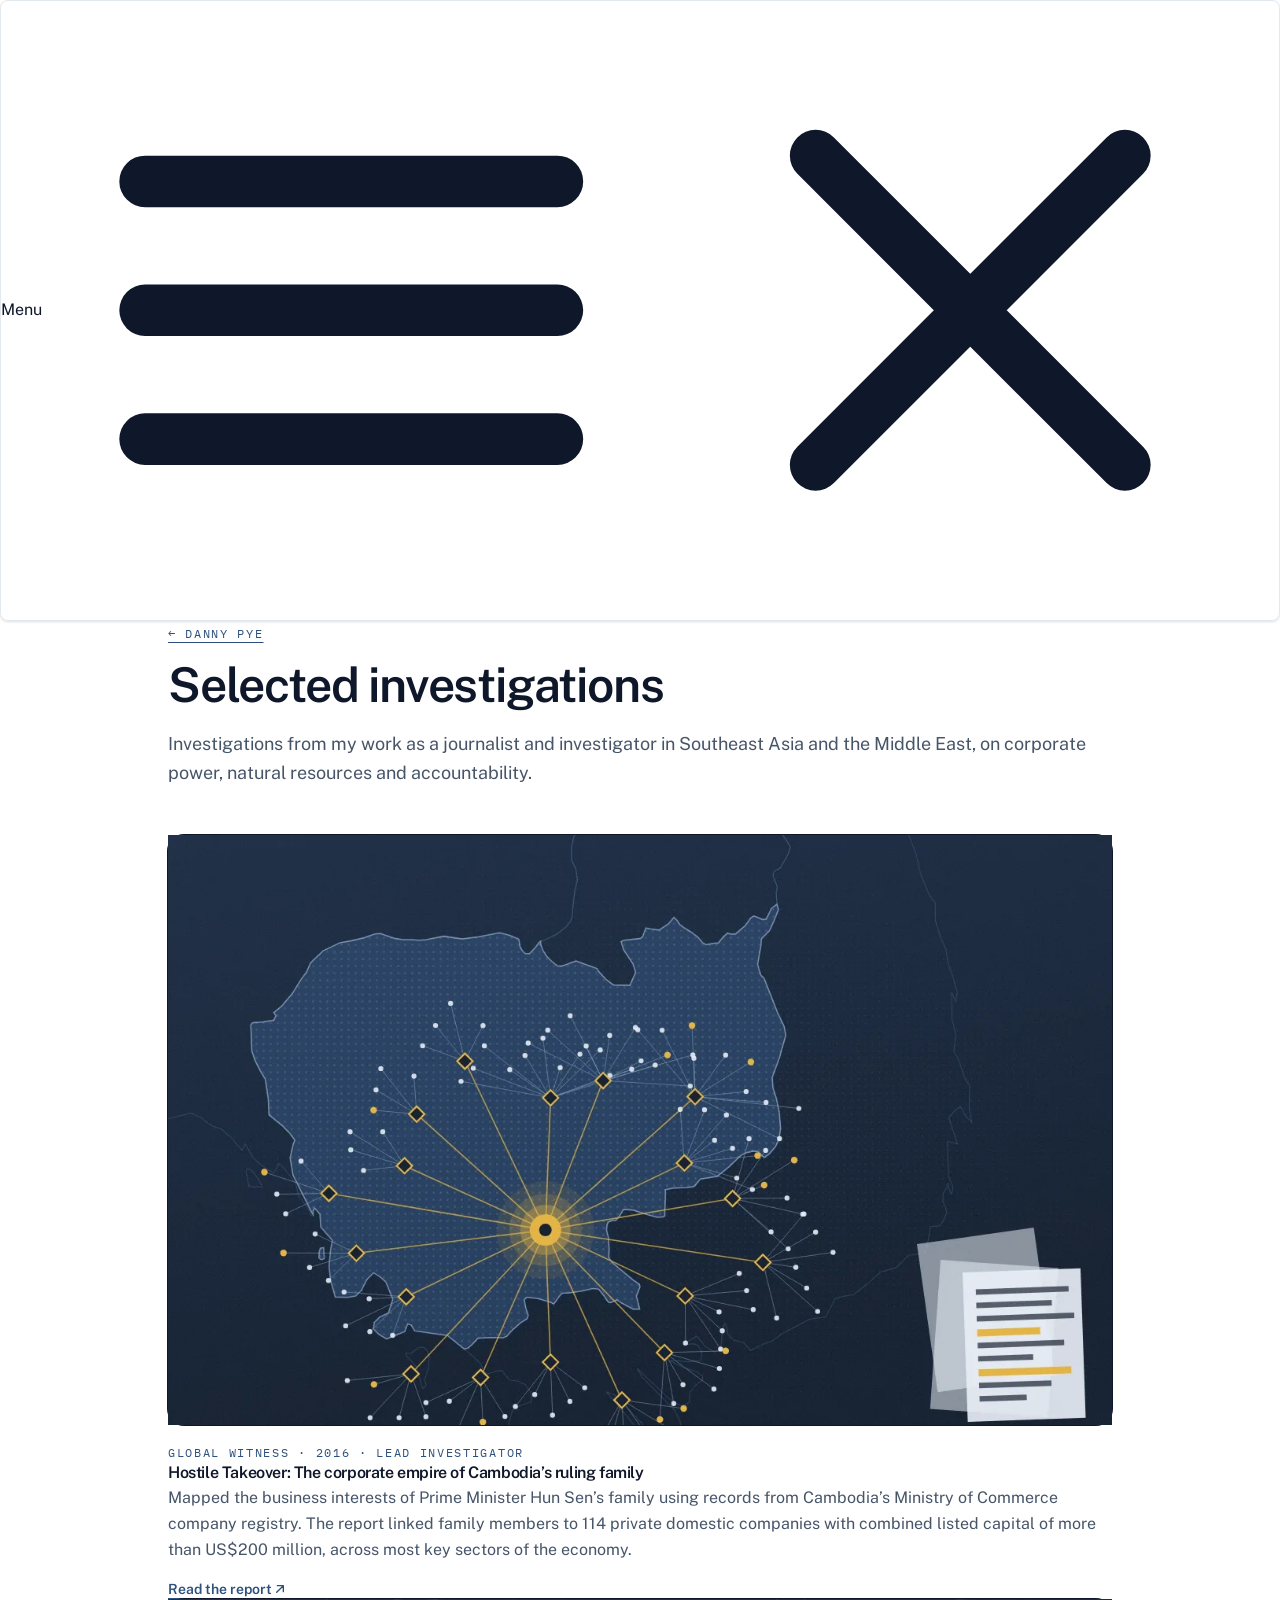
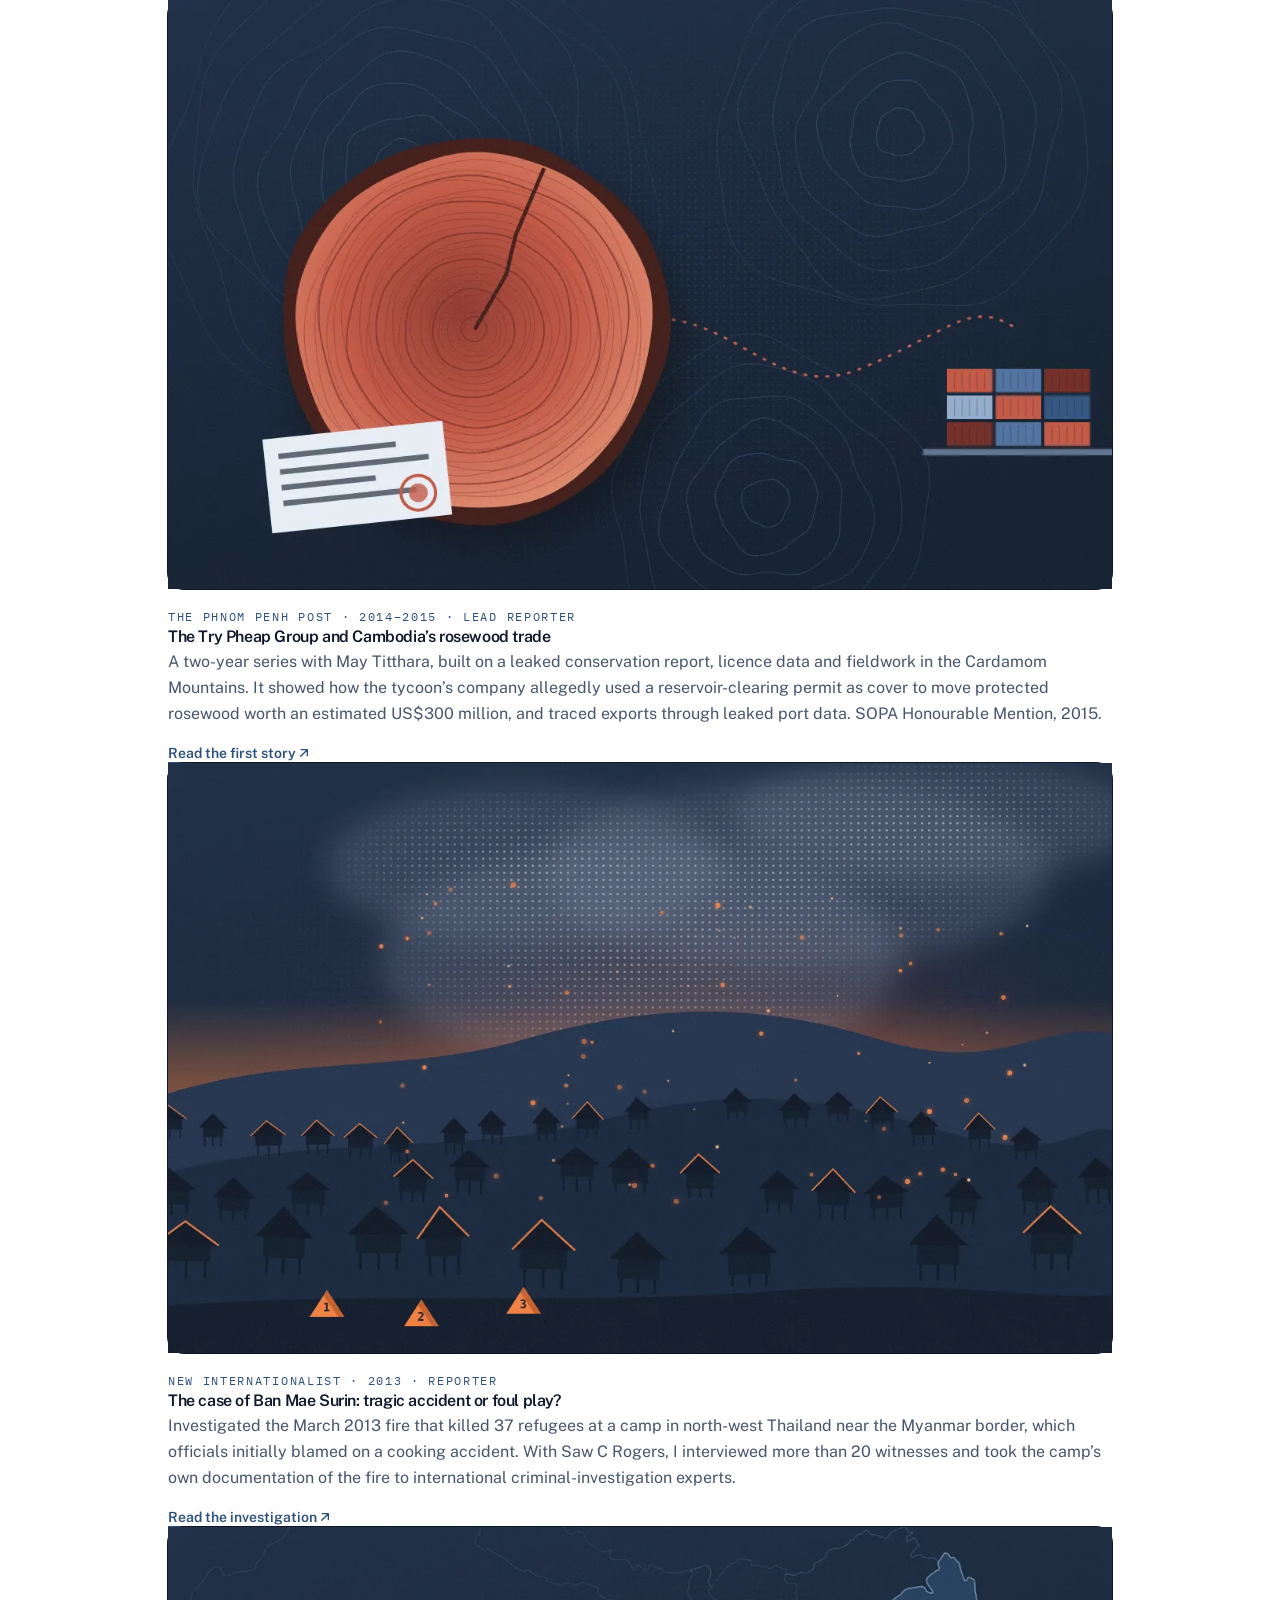
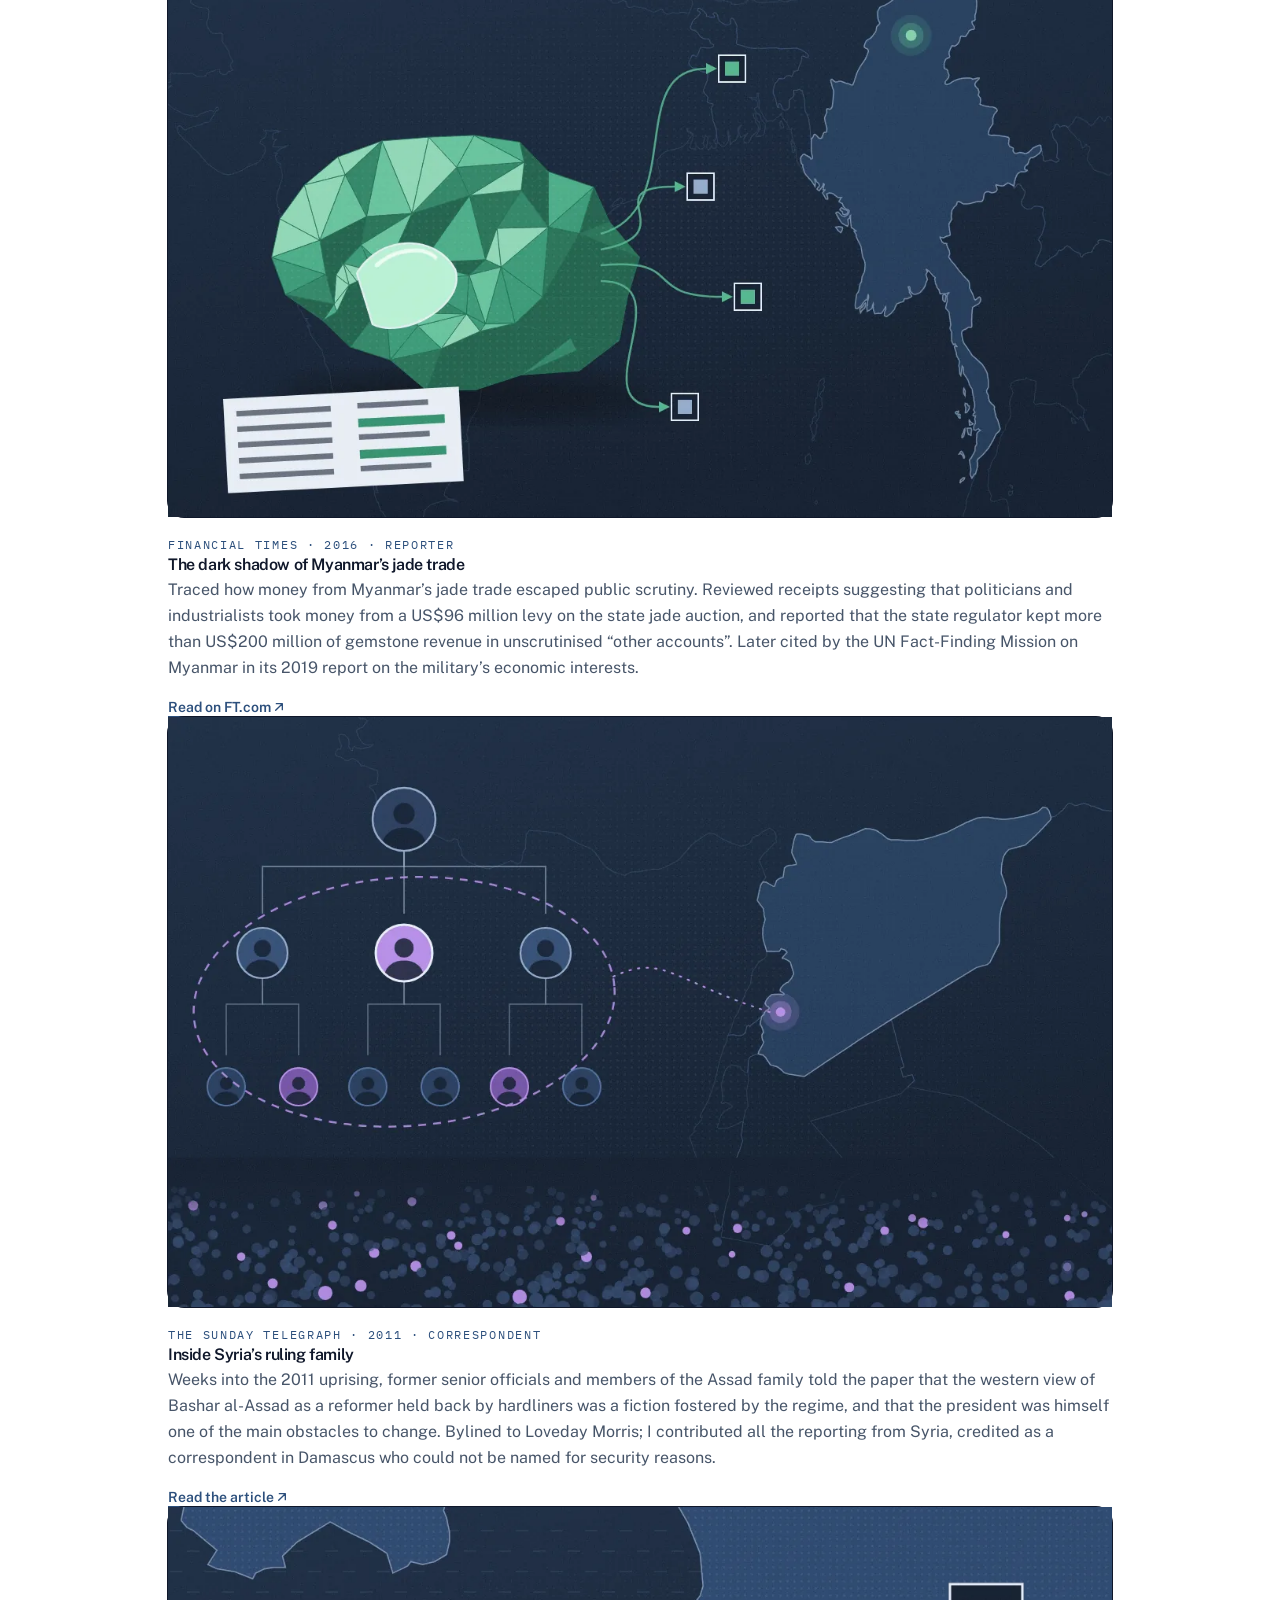
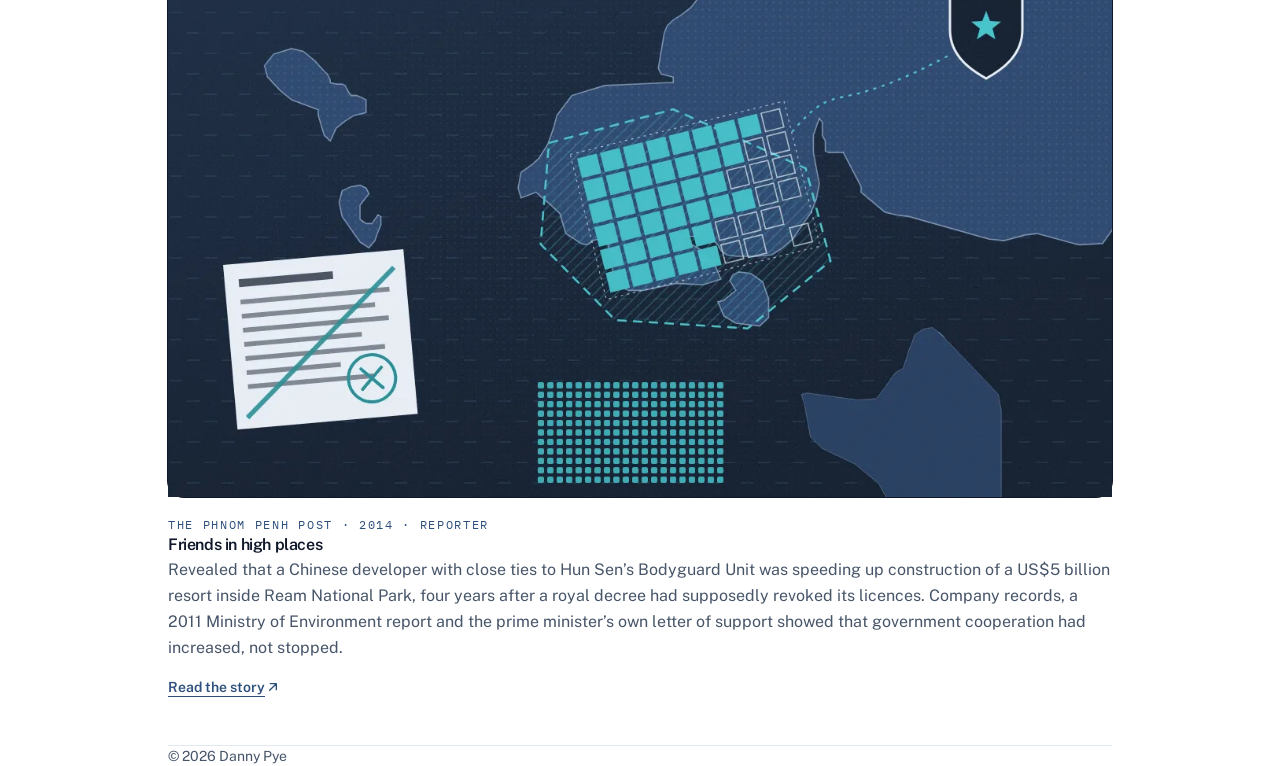
==== investigations.html @ d0b696b9 "Shorten article title in investigations.html" ====
<!DOCTYPE html>
<html lang="en-GB">
<head>
  <meta charset="utf-8">
  <meta name="viewport" content="width=device-width, initial-scale=1">
  <title>Selected investigations · Danny Pye</title>
  <meta name="description" content="Selected investigations by Danny Pye on corporate power, natural resources and accountability in Southeast Asia and the Middle East, for Global Witness, the Financial Times, the Phnom Penh Post, New Internationalist and The Sunday Telegraph.">

  <link rel="canonical" href="https://danny-pye.com/investigations.html">

  <!-- Link previews: what appears when the site is shared on LinkedIn, WhatsApp, email, Bluesky, X -->
  <meta property="og:type" content="article">
  <meta property="og:url" content="https://danny-pye.com/investigations.html">
  <meta property="og:site_name" content="Danny Pye">
  <meta property="og:locale" content="en_GB">
  <meta property="og:title" content="Selected investigations · Danny Pye">
  <meta property="og:description" content="Selected investigations by Danny Pye on corporate power, natural resources and accountability in Southeast Asia and the Middle East, for Global Witness, the Financial Times, the Phnom Penh Post, New Internationalist and The Sunday Telegraph.">
  <meta property="og:image" content="https://danny-pye.com/assets/og-image.jpg">
  <meta property="og:image:width" content="1200">
  <meta property="og:image:height" content="630">
  <meta property="og:image:alt" content="Danny Pye, PhD Researcher, Social Policy, Ulster University">
  <meta name="twitter:card" content="summary_large_image">

  <!-- Browser-tab and home-screen icons -->
  <link rel="icon" href="favicon.ico" sizes="32x32">
  <link rel="icon" href="assets/favicon.svg" type="image/svg+xml">
  <link rel="apple-touch-icon" href="apple-touch-icon.png">

  <!-- Fonts -->
  <link rel="preconnect" href="https://fonts.googleapis.com">
  <link rel="preconnect" href="https://fonts.gstatic.com" crossorigin>
  <link rel="stylesheet" href="https://fonts.googleapis.com/css2?family=IBM+Plex+Mono:wght@500&family=Public+Sans:wght@400;500;600;700&display=swap">

  <!-- Compiled Tailwind (built automatically by GitHub from src/input.css) -->
  <link rel="stylesheet" href="assets/site.css">
</head>

<body class="bg-white font-sans text-ink antialiased">
  <!-- ===== Menu (no JavaScript: uses the built-in <details> element) =====
       To add a page: copy one <a> line below, in BOTH index.html and investigations.html. -->
  <nav aria-label="Site" class="fixed top-4 right-4 z-30 sm:top-6 sm:right-6">
    <details class="group relative">
      <summary class="flex size-11 cursor-pointer list-none items-center justify-center rounded-lg border border-line bg-white/90 text-ink shadow-sm backdrop-blur transition-colors hover:bg-slate-50 focus-visible:outline-2 focus-visible:outline-offset-2 focus-visible:outline-accent [&::-webkit-details-marker]:hidden">
        <span class="sr-only">Menu</span>
        <svg aria-hidden="true" class="size-5 group-open:hidden" viewBox="0 0 24 24" fill="none" stroke="currentColor" stroke-width="2" stroke-linecap="round"><path d="M4 7h16M4 12h16M4 17h16"/></svg>
        <svg aria-hidden="true" class="hidden size-5 group-open:block" viewBox="0 0 24 24" fill="none" stroke="currentColor" stroke-width="2" stroke-linecap="round"><path d="M6 6l12 12M18 6 6 18"/></svg>
      </summary>
      <div class="absolute right-0 mt-2 w-64 rounded-xl border border-line bg-white p-2 shadow-xl shadow-slate-900/10">
        <a href="./" class="block rounded-lg px-3 py-2 text-sm font-medium text-ink hover:bg-slate-50 focus-visible:outline-2 focus-visible:outline-accent">Home</a>
        <a href="investigations.html" aria-current="page" class="block rounded-lg px-3 py-2 text-sm font-medium bg-slate-100 text-ink focus-visible:outline-2 focus-visible:outline-accent">Selected investigations</a>
      </div>
    </details>
  </nav>

  <main class="mx-auto max-w-5xl px-6 sm:px-10">

    <header class="pt-16 pb-4 sm:pt-20">
      <a href="./" class="font-mono text-xs uppercase tracking-[0.14em] text-accent underline decoration-transparent underline-offset-4 hover:decoration-accent">← Danny Pye</a>
      <h1 class="mt-4 text-4xl font-semibold tracking-tight text-balance sm:text-5xl">Selected investigations</h1>
      <p class="mt-5 max-w-2xl text-lg leading-relaxed text-muted">
        Investigations from my work as a journalist and investigator in Southeast Asia and the Middle East,
        on corporate power, natural resources and accountability.
      </p>
    </header>

    <!-- ===== Investigations: copy one <article> block to add another ===== -->
    <section aria-label="Investigations" class="grid gap-x-10 gap-y-16 py-12 md:grid-cols-2">
      <article class="group flex flex-col">
        <a href="https://globalwitness.org/en/reports/hostile-takeover" class="block overflow-hidden rounded-2xl ring-1 ring-line focus-visible:outline-2 focus-visible:outline-offset-4 focus-visible:outline-accent" tabindex="-1" aria-hidden="true">
          <picture>
            <source srcset="assets/investigations/hostile-takeover.webp" type="image/webp">
            <img src="assets/investigations/hostile-takeover.jpg" alt="Illustration: a network of more than a hundred company nodes radiating from a single gold centre across a map of Cambodia, beside a stack of registry documents." width="1200" height="750" loading="lazy"
                 class="aspect-[16/10] w-full object-cover motion-safe:transition-transform motion-safe:duration-300 group-hover:scale-[1.02]">
          </picture>
        </a>
        <p class="mt-5 font-mono text-xs uppercase tracking-[0.14em] text-accent">Global Witness · 2016 · Lead investigator</p>
        <h2 class="mt-2 text-2xl font-semibold tracking-tight text-balance">
          <a href="https://globalwitness.org/en/reports/hostile-takeover" class="hover:underline hover:decoration-line hover:underline-offset-4">Hostile Takeover: The corporate empire of Cambodia’s ruling family</a>
        </h2>
        <p class="mt-3 leading-relaxed text-muted">Mapped the business interests of Prime Minister Hun Sen’s family using records from Cambodia’s Ministry of Commerce company registry. The report linked family members to 114 private domestic companies with combined listed capital of more than US$200 million, across most key sectors of the economy.</p>
        <a href="https://globalwitness.org/en/reports/hostile-takeover" class="mt-4 inline-flex items-center gap-1.5 self-start text-sm font-semibold text-accent underline decoration-transparent underline-offset-4 hover:decoration-accent">Read the report <svg aria-hidden="true" class="size-4" viewBox="0 0 24 24" fill="none" stroke="currentColor" stroke-width="2" stroke-linecap="round" stroke-linejoin="round"><path d="M7 17 17 7M8 7h9v9"/></svg></a>
      </article>

      <article class="group flex flex-col">
        <a href="https://www.phnompenhpost.com/national/calculus-logging" class="block overflow-hidden rounded-2xl ring-1 ring-line focus-visible:outline-2 focus-visible:outline-offset-4 focus-visible:outline-accent" tabindex="-1" aria-hidden="true">
          <picture>
            <source srcset="assets/investigations/try-pheap.webp" type="image/webp">
            <img src="assets/investigations/try-pheap.jpg" alt="Illustration: the cut end of a rosewood log with a stamped permit, and a dotted route over mountain contours to stacked shipping containers." width="1200" height="750" loading="lazy"
                 class="aspect-[16/10] w-full object-cover motion-safe:transition-transform motion-safe:duration-300 group-hover:scale-[1.02]">
          </picture>
        </a>
        <p class="mt-5 font-mono text-xs uppercase tracking-[0.14em] text-accent">The Phnom Penh Post · 2014–2015 · Lead reporter</p>
        <h2 class="mt-2 text-2xl font-semibold tracking-tight text-balance">
          <a href="https://www.phnompenhpost.com/national/calculus-logging" class="hover:underline hover:decoration-line hover:underline-offset-4">The Try Pheap Group and Cambodia’s rosewood trade</a>
        </h2>
        <p class="mt-3 leading-relaxed text-muted">A two-year series with May Titthara, built on a leaked conservation report, licence data and fieldwork in the Cardamom Mountains. It showed how the tycoon’s company allegedly used a reservoir-clearing permit as cover to move protected rosewood worth an estimated US$300 million, and traced exports through leaked port data. SOPA Honourable Mention, 2015.</p>
        <a href="https://www.phnompenhpost.com/national/calculus-logging" class="mt-4 inline-flex items-center gap-1.5 self-start text-sm font-semibold text-accent underline decoration-transparent underline-offset-4 hover:decoration-accent">Read the first story <svg aria-hidden="true" class="size-4" viewBox="0 0 24 24" fill="none" stroke="currentColor" stroke-width="2" stroke-linecap="round" stroke-linejoin="round"><path d="M7 17 17 7M8 7h9v9"/></svg></a>
      </article>

      <article class="group flex flex-col">
        <a href="https://newint.org/features/web-exclusive/2013/08/14/the-case-of-ban-mae-surin" class="block overflow-hidden rounded-2xl ring-1 ring-line focus-visible:outline-2 focus-visible:outline-offset-4 focus-visible:outline-accent" tabindex="-1" aria-hidden="true">
          <picture>
            <source srcset="assets/investigations/ban-mae-surin.webp" type="image/webp">
            <img src="assets/investigations/ban-mae-surin.jpg" alt="Illustration: rows of bamboo huts on stilts across a hillside under drifting smoke and an orange glow, with numbered evidence markers in the foreground." width="1200" height="750" loading="lazy"
                 class="aspect-[16/10] w-full object-cover motion-safe:transition-transform motion-safe:duration-300 group-hover:scale-[1.02]">
          </picture>
        </a>
        <p class="mt-5 font-mono text-xs uppercase tracking-[0.14em] text-accent">New Internationalist · 2013 · Reporter</p>
        <h2 class="mt-2 text-2xl font-semibold tracking-tight text-balance">
          <a href="https://newint.org/features/web-exclusive/2013/08/14/the-case-of-ban-mae-surin" class="hover:underline hover:decoration-line hover:underline-offset-4">The case of Ban Mae Surin: tragic accident or foul play?</a>
        </h2>
        <p class="mt-3 leading-relaxed text-muted">Investigated the March 2013 fire that killed 37 refugees at a camp in north-west Thailand near the Myanmar border, which officials initially blamed on a cooking accident. With Saw C Rogers, I interviewed more than 20 witnesses and took the camp’s own documentation of the fire to international criminal-investigation experts.</p>
        <a href="https://newint.org/features/web-exclusive/2013/08/14/the-case-of-ban-mae-surin" class="mt-4 inline-flex items-center gap-1.5 self-start text-sm font-semibold text-accent underline decoration-transparent underline-offset-4 hover:decoration-accent">Read the investigation <svg aria-hidden="true" class="size-4" viewBox="0 0 24 24" fill="none" stroke="currentColor" stroke-width="2" stroke-linecap="round" stroke-linejoin="round"><path d="M7 17 17 7M8 7h9v9"/></svg></a>
      </article>

      <article class="group flex flex-col">
        <a href="https://www.ft.com/content/cf46e086-6909-11e6-a0b1-d87a9fea034f" class="block overflow-hidden rounded-2xl ring-1 ring-line focus-visible:outline-2 focus-visible:outline-offset-4 focus-visible:outline-accent" tabindex="-1" aria-hidden="true">
          <picture>
            <source srcset="assets/investigations/myanmar-jade.webp" type="image/webp">
            <img src="assets/investigations/myanmar-jade.jpg" alt="Illustration: a faceted rough jade boulder with a polished window, money flows to company nodes, a transaction ledger, and a map of Myanmar marking the Hpakant mines." width="1200" height="750" loading="lazy"
                 class="aspect-[16/10] w-full object-cover motion-safe:transition-transform motion-safe:duration-300 group-hover:scale-[1.02]">
          </picture>
        </a>
        <p class="mt-5 font-mono text-xs uppercase tracking-[0.14em] text-accent">Financial Times · 2016 · Reporter</p>
        <h2 class="mt-2 text-2xl font-semibold tracking-tight text-balance">
          <a href="https://www.ft.com/content/cf46e086-6909-11e6-a0b1-d87a9fea034f" class="hover:underline hover:decoration-line hover:underline-offset-4">The dark shadow of Myanmar’s jade trade</a>
        </h2>
        <p class="mt-3 leading-relaxed text-muted">Traced how money from Myanmar’s jade trade escaped public scrutiny. Reviewed receipts suggesting that politicians and industrialists took money from a US$96 million levy on the state jade auction, and reported that the state regulator kept more than US$200 million of gemstone revenue in unscrutinised “other accounts”. Later cited by the UN Fact-Finding Mission on Myanmar in its 2019 report on the military’s economic interests.</p>
        <a href="https://www.ft.com/content/cf46e086-6909-11e6-a0b1-d87a9fea034f" class="mt-4 inline-flex items-center gap-1.5 self-start text-sm font-semibold text-accent underline decoration-transparent underline-offset-4 hover:decoration-accent">Read on FT.com <svg aria-hidden="true" class="size-4" viewBox="0 0 24 24" fill="none" stroke="currentColor" stroke-width="2" stroke-linecap="round" stroke-linejoin="round"><path d="M7 17 17 7M8 7h9v9"/></svg></a>
      </article>

      <article class="group flex flex-col">
        <a href="https://www.telegraph.co.uk/news/worldnews/middleeast/syria/8423649/Middle-East-crisis-Inside-Syrias-ruling-family.html" class="block overflow-hidden rounded-2xl ring-1 ring-line focus-visible:outline-2 focus-visible:outline-offset-4 focus-visible:outline-accent" tabindex="-1" aria-hidden="true">
          <picture>
            <source srcset="assets/investigations/syria-ruling-family.webp" type="image/webp">
            <img src="assets/investigations/syria-ruling-family.jpg" alt="Illustration: an anonymous family-tree diagram with a highlighted central figure inside a dashed inner circle, linked to Damascus on a map of Syria, above a crowd drawn as dots." width="1200" height="750" loading="lazy"
                 class="aspect-[16/10] w-full object-cover motion-safe:transition-transform motion-safe:duration-300 group-hover:scale-[1.02]">
          </picture>
        </a>
        <p class="mt-5 font-mono text-xs uppercase tracking-[0.14em] text-accent">The Sunday Telegraph · 2011 · Correspondent</p>
        <h2 class="mt-2 text-2xl font-semibold tracking-tight text-balance">
          <a href="https://www.telegraph.co.uk/news/worldnews/middleeast/syria/8423649/Middle-East-crisis-Inside-Syrias-ruling-family.html" class="hover:underline hover:decoration-line hover:underline-offset-4">Inside Syria’s ruling family</a>
        </h2>
        <p class="mt-3 leading-relaxed text-muted">Weeks into the 2011 uprising, former senior officials and members of the Assad family told the paper that the western view of Bashar al-Assad as a reformer held back by hardliners was a fiction fostered by the regime, and that the president was himself one of the main obstacles to change. Bylined to Loveday Morris; I contributed all the reporting from Syria, credited as a correspondent in Damascus who could not be named for security reasons.</p>
        <a href="https://www.telegraph.co.uk/news/worldnews/middleeast/syria/8423649/Middle-East-crisis-Inside-Syrias-ruling-family.html" class="mt-4 inline-flex items-center gap-1.5 self-start text-sm font-semibold text-accent underline decoration-transparent underline-offset-4 hover:decoration-accent">Read the article <svg aria-hidden="true" class="size-4" viewBox="0 0 24 24" fill="none" stroke="currentColor" stroke-width="2" stroke-linecap="round" stroke-linejoin="round"><path d="M7 17 17 7M8 7h9v9"/></svg></a>
      </article>

      <article class="group flex flex-col">
        <a href="https://phnompenhpost.com/national/friends-high-places/" class="block overflow-hidden rounded-2xl ring-1 ring-line focus-visible:outline-2 focus-visible:outline-offset-4 focus-visible:outline-accent" tabindex="-1" aria-hidden="true">
          <picture>
            <source srcset="assets/investigations/friends-high-places.webp" type="image/webp">
            <img src="assets/investigations/friends-high-places.jpg" alt="Illustration: a grid of resort plots spreading across a hatched protected area on the Cambodian coast, a struck-through decree, a shield-and-star military seal, and 220 small marks for the motorbikes donated to the unit." width="1200" height="750" loading="lazy"
                 class="aspect-[16/10] w-full object-cover motion-safe:transition-transform motion-safe:duration-300 group-hover:scale-[1.02]">
          </picture>
        </a>
        <p class="mt-5 font-mono text-xs uppercase tracking-[0.14em] text-accent">The Phnom Penh Post · 2014 · Reporter</p>
        <h2 class="mt-2 text-2xl font-semibold tracking-tight text-balance">
          <a href="https://phnompenhpost.com/national/friends-high-places/" class="hover:underline hover:decoration-line hover:underline-offset-4">Friends in high places</a>
        </h2>
        <p class="mt-3 leading-relaxed text-muted">Revealed that a Chinese developer with close ties to Hun Sen’s Bodyguard Unit was speeding up construction of a US$5 billion resort inside Ream National Park, four years after a royal decree had supposedly revoked its licences. Company records, a 2011 Ministry of Environment report and the prime minister’s own letter of support showed that government cooperation had increased, not stopped.</p>
        <a href="https://phnompenhpost.com/national/friends-high-places/" class="mt-4 inline-flex items-center gap-1.5 self-start text-sm font-semibold text-accent underline decoration-transparent underline-offset-4 hover:decoration-accent">Read the story <svg aria-hidden="true" class="size-4" viewBox="0 0 24 24" fill="none" stroke="currentColor" stroke-width="2" stroke-linecap="round" stroke-linejoin="round"><path d="M7 17 17 7M8 7h9v9"/></svg></a>
      </article>
    </section>

    <footer class="border-t border-line py-8 text-sm text-muted">
      © 2026 Danny Pye
    </footer>

  </main>
</body>
</html>
---- assets/site.css ----
/*! tailwindcss v4.3.4 | MIT License | https://tailwindcss.com */
@layer properties{@supports (((-webkit-hyphens:none)) and (not (margin-trim:block))) or ((-moz-orient:inline) and (not (color:rgb(from red r g b)))){*,:before,:after,::backdrop{--tw-translate-x:0;--tw-translate-y:0;--tw-translate-z:0;--tw-border-style:solid;--tw-leading:initial;--tw-font-weight:initial;--tw-tracking:initial;--tw-shadow:0 0 #0000;--tw-shadow-color:initial;--tw-shadow-alpha:100%;--tw-inset-shadow:0 0 #0000;--tw-inset-shadow-color:initial;--tw-inset-shadow-alpha:100%;--tw-ring-color:initial;--tw-ring-shadow:0 0 #0000;--tw-inset-ring-color:initial;--tw-inset-ring-shadow:0 0 #0000;--tw-ring-inset:initial;--tw-ring-offset-width:0px;--tw-ring-offset-color:#fff;--tw-ring-offset-shadow:0 0 #0000;--tw-outline-style:solid}}}@layer theme{:root,:host{--font-sans:"Public Sans", ui-sans-serif, system-ui, "Segoe UI", sans-serif;--font-mono:"IBM Plex Mono", ui-monospace, "Cascadia Mono", Consolas, monospace;--color-slate-50:oklch(98.4% .003 247.858);--color-slate-300:oklch(86.9% .022 252.894);--color-slate-900:oklch(20.8% .042 265.755);--color-white:#fff;--spacing:.25rem;--container-xl:36rem;--container-5xl:64rem;--text-xs:.75rem;--text-xs--line-height:calc(1 / .75);--text-sm:.875rem;--text-sm--line-height:calc(1.25 / .875);--text-lg:1.125rem;--text-lg--line-height:calc(1.75 / 1.125);--text-4xl:2.25rem;--text-4xl--line-height:calc(2.5 / 2.25);--text-5xl:3rem;--text-5xl--line-height:1;--font-weight-normal:400;--font-weight-medium:500;--font-weight-semibold:600;--tracking-tight:-.025em;--leading-snug:1.375;--leading-relaxed:1.625;--radius-lg:.5rem;--radius-2xl:1rem;--default-transition-duration:.15s;--default-transition-timing-function:cubic-bezier(.4, 0, .2, 1);--default-font-family:var(--font-sans);--default-mono-font-family:var(--font-mono);--color-ink:#0f172a;--color-muted:#475569;--color-line:#e2e8f0;--color-accent:#2c4f7c;--color-accent-dark:#213c60;--color-accent-soft:#e8eef6}}@layer base{*,:after,:before,::backdrop{box-sizing:border-box;border:0 solid;margin:0;padding:0}::file-selector-button{box-sizing:border-box;border:0 solid;margin:0;padding:0}html,:host{-webkit-text-size-adjust:100%;tab-size:4;line-height:1.5;font-family:var(--default-font-family,-apple-system, BlinkMacSystemFont, "Segoe UI", Roboto, "Helvetica Neue", "Noto Sans", Arial, sans-serif, "Apple Color Emoji", "Segoe UI Emoji", "Segoe UI Symbol", "Noto Color Emoji");font-feature-settings:var(--default-font-feature-settings,normal);font-variation-settings:var(--default-font-variation-settings,normal);-webkit-tap-highlight-color:transparent}hr{height:0;color:inherit;border-top-width:1px}abbr:where([title]){-webkit-text-decoration:underline dotted;text-decoration:underline dotted}h1,h2,h3,h4,h5,h6{font-size:inherit;font-weight:inherit}a{color:inherit;-webkit-text-decoration:inherit;-webkit-text-decoration:inherit;-webkit-text-decoration:inherit;text-decoration:inherit}b,strong{font-weight:bolder}code,kbd,samp,pre{font-family:var(--default-mono-font-family,ui-monospace, SFMono-Regular, Menlo, Monaco, Consolas, "Liberation Mono", "Courier New", monospace);font-feature-settings:var(--default-mono-font-feature-settings,normal);font-variation-settings:var(--default-mono-font-variation-settings,normal);font-size:1em}small{font-size:80%}sub,sup{vertical-align:baseline;font-size:75%;line-height:0;position:relative}sub{bottom:-.25em}sup{top:-.5em}table{text-indent:0;border-color:inherit;border-collapse:collapse}:-moz-focusring:where(:not(iframe)){outline:auto}progress{vertical-align:baseline}summary{display:list-item}ol,ul,menu{list-style:none}img,svg,video,canvas,audio,iframe,embed,object{vertical-align:middle;display:block}img,video{max-width:100%;height:auto}button,input,select,optgroup,textarea{font:inherit;font-feature-settings:inherit;font-variation-settings:inherit;letter-spacing:inherit;color:inherit;opacity:1;background-color:#0000;border-radius:0}::file-selector-button{font:inherit;font-feature-settings:inherit;font-variation-settings:inherit;letter-spacing:inherit;color:inherit;opacity:1;background-color:#0000;border-radius:0}:where(select:is([multiple],[size])) optgroup{font-weight:bolder}:where(select:is([multiple],[size])) optgroup option{padding-inline-start:20px}::file-selector-button{margin-inline-end:4px}::placeholder{opacity:1}@supports (not ((-webkit-appearance:-apple-pay-button))) or (contain-intrinsic-size:1px){::placeholder{color:currentColor}@supports (color:color-mix(in lab, red, red)){::placeholder{color:color-mix(in oklab, currentcolor 50%, transparent)}}}textarea{resize:vertical}::-webkit-search-decoration{-webkit-appearance:none}::-webkit-date-and-time-value{min-height:1lh;text-align:inherit}::-webkit-datetime-edit{display:inline-flex}::-webkit-datetime-edit-fields-wrapper{padding:0}::-webkit-datetime-edit{padding-block:0}::-webkit-datetime-edit-year-field{padding-block:0}::-webkit-datetime-edit-month-field{padding-block:0}::-webkit-datetime-edit-day-field{padding-block:0}::-webkit-datetime-edit-hour-field{padding-block:0}::-webkit-datetime-edit-minute-field{padding-block:0}::-webkit-datetime-edit-second-field{padding-block:0}::-webkit-datetime-edit-millisecond-field{padding-block:0}::-webkit-datetime-edit-meridiem-field{padding-block:0}::-webkit-calendar-picker-indicator{line-height:1}:-moz-ui-invalid{box-shadow:none}button,input:where([type=button],[type=reset],[type=submit]){appearance:button}::file-selector-button{appearance:button}::-webkit-inner-spin-button{height:auto}::-webkit-outer-spin-button{height:auto}[hidden]:where(:not([hidden=until-found])){display:none!important}}@layer components;@layer utilities{.absolute{position:absolute}.relative{position:relative}.inset-0{inset:0}.order-1{order:1}.order-2{order:2}.mx-auto{margin-inline:auto}.mt-1{margin-top:var(--spacing)}.mt-4{margin-top:calc(var(--spacing) * 4)}.mt-5{margin-top:calc(var(--spacing) * 5)}.mt-6{margin-top:calc(var(--spacing) * 6)}.mt-8{margin-top:calc(var(--spacing) * 8)}.block{display:block}.contents{display:contents}.flex{display:flex}.grid{display:grid}.inline-flex{display:inline-flex}.aspect-\[4\/5\]{aspect-ratio:4/5}.size-4{width:calc(var(--spacing) * 4);height:calc(var(--spacing) * 4)}.min-h-dvh{min-height:100dvh}.w-52{width:calc(var(--spacing) * 52)}.w-full{width:100%}.max-w-5xl{max-width:var(--container-5xl)}.max-w-xl{max-width:var(--container-xl)}.flex-1{flex:1}.translate-x-3{--tw-translate-x:calc(var(--spacing) * 3);translate:var(--tw-translate-x) var(--tw-translate-y)}.translate-y-3{--tw-translate-y:calc(var(--spacing) * 3);translate:var(--tw-translate-x) var(--tw-translate-y)}.flex-col{flex-direction:column}.flex-wrap{flex-wrap:wrap}.items-center{align-items:center}.gap-2{gap:calc(var(--spacing) * 2)}.gap-3{gap:calc(var(--spacing) * 3)}.gap-6{gap:calc(var(--spacing) * 6)}.gap-10{gap:calc(var(--spacing) * 10)}.gap-x-5{column-gap:calc(var(--spacing) * 5)}.gap-y-1{row-gap:var(--spacing)}.rounded{border-radius:.25rem}.rounded-2xl{border-radius:var(--radius-2xl)}.rounded-lg{border-radius:var(--radius-lg)}.border{border-style:var(--tw-border-style);border-width:1px}.border-t{border-top-style:var(--tw-border-style);border-top-width:1px}.border-line{border-color:var(--color-line)}.bg-accent{background-color:var(--color-accent)}.bg-accent-soft{background-color:var(--color-accent-soft)}.bg-white{background-color:var(--color-white)}.object-cover{object-fit:cover}.px-5{padding-inline:calc(var(--spacing) * 5)}.px-6{padding-inline:calc(var(--spacing) * 6)}.py-3{padding-block:calc(var(--spacing) * 3)}.py-12{padding-block:calc(var(--spacing) * 12)}.pt-8{padding-top:calc(var(--spacing) * 8)}.pb-6{padding-bottom:calc(var(--spacing) * 6)}.pb-8{padding-bottom:calc(var(--spacing) * 8)}.font-mono{font-family:var(--font-mono)}.font-sans{font-family:var(--font-sans)}.text-4xl{font-size:var(--text-4xl);line-height:var(--tw-leading,var(--text-4xl--line-height))}.text-lg{font-size:var(--text-lg);line-height:var(--tw-leading,var(--text-lg--line-height))}.text-sm{font-size:var(--text-sm);line-height:var(--tw-leading,var(--text-sm--line-height))}.text-xs{font-size:var(--text-xs);line-height:var(--tw-leading,var(--text-xs--line-height))}.leading-relaxed{--tw-leading:var(--leading-relaxed);line-height:var(--leading-relaxed)}.leading-snug{--tw-leading:var(--leading-snug);line-height:var(--leading-snug)}.font-medium{--tw-font-weight:var(--font-weight-medium);font-weight:var(--font-weight-medium)}.font-normal{--tw-font-weight:var(--font-weight-normal);font-weight:var(--font-weight-normal)}.font-semibold{--tw-font-weight:var(--font-weight-semibold);font-weight:var(--font-weight-semibold)}.tracking-\[0\.14em\]{--tw-tracking:.14em;letter-spacing:.14em}.tracking-tight{--tw-tracking:var(--tracking-tight);letter-spacing:var(--tracking-tight)}.text-balance{text-wrap:balance}.text-accent{color:var(--color-accent)}.text-ink{color:var(--color-ink)}.text-muted{color:var(--color-muted)}.text-white{color:var(--color-white)}.uppercase{text-transform:uppercase}.underline{text-decoration-line:underline}.decoration-line{-webkit-text-decoration-color:var(--color-line);-webkit-text-decoration-color:var(--color-line);text-decoration-color:var(--color-line)}.underline-offset-4{text-underline-offset:4px}.antialiased{-webkit-font-smoothing:antialiased;-moz-osx-font-smoothing:grayscale}.opacity-80{opacity:.8}.shadow,.shadow-sm{--tw-shadow:0 1px 3px 0 var(--tw-shadow-color,#0000001a), 0 1px 2px -1px var(--tw-shadow-color,#0000001a);box-shadow:var(--tw-inset-shadow), var(--tw-inset-ring-shadow), var(--tw-ring-offset-shadow), var(--tw-ring-shadow), var(--tw-shadow)}.shadow-xl{--tw-shadow:0 20px 25px -5px var(--tw-shadow-color,#0000001a), 0 8px 10px -6px var(--tw-shadow-color,#0000001a);box-shadow:var(--tw-inset-shadow), var(--tw-inset-ring-shadow), var(--tw-ring-offset-shadow), var(--tw-ring-shadow), var(--tw-shadow)}.ring-1{--tw-ring-shadow:var(--tw-ring-inset, ) 0 0 0 calc(1px + var(--tw-ring-offset-width)) var(--tw-ring-color,currentcolor);box-shadow:var(--tw-inset-shadow), var(--tw-inset-ring-shadow), var(--tw-ring-offset-shadow), var(--tw-ring-shadow), var(--tw-shadow)}.shadow-slate-900\/10{--tw-shadow-color:#0f172b1a}@supports (color:color-mix(in lab, red, red)){.shadow-slate-900\/10{--tw-shadow-color:color-mix(in oklab, color-mix(in oklab, var(--color-slate-900) 10%, transparent) var(--tw-shadow-alpha), transparent)}}.ring-accent\/15{--tw-ring-color:#2c4f7c26}@supports (color:color-mix(in lab, red, red)){.ring-accent\/15{--tw-ring-color:color-mix(in oklab, var(--color-accent) 15%, transparent)}}.transition-colors{transition-property:color,background-color,border-color,outline-color,text-decoration-color,fill,stroke,--tw-gradient-from,--tw-gradient-via,--tw-gradient-to;transition-timing-function:var(--tw-ease,var(--default-transition-timing-function));transition-duration:var(--tw-duration,var(--default-transition-duration))}@media (hover:hover){.hover\:border-slate-300:hover{border-color:var(--color-slate-300)}.hover\:bg-accent-dark:hover{background-color:var(--color-accent-dark)}.hover\:bg-slate-50:hover{background-color:var(--color-slate-50)}.hover\:decoration-accent:hover{-webkit-text-decoration-color:var(--color-accent);-webkit-text-decoration-color:var(--color-accent);text-decoration-color:var(--color-accent)}}.focus-visible\:outline-2:focus-visible{outline-style:var(--tw-outline-style);outline-width:2px}.focus-visible\:outline-offset-2:focus-visible{outline-offset:2px}.focus-visible\:outline-accent:focus-visible{outline-color:var(--color-accent)}@media (min-width:40rem){.sm\:w-60{width:calc(var(--spacing) * 60)}.sm\:grid-cols-\[auto_auto_auto\]{grid-template-columns:auto auto auto}.sm\:justify-between{justify-content:space-between}.sm\:gap-x-10{column-gap:calc(var(--spacing) * 10)}.sm\:px-10{padding-inline:calc(var(--spacing) * 10)}.sm\:text-5xl{font-size:var(--text-5xl);line-height:var(--tw-leading,var(--text-5xl--line-height))}}@media (min-width:48rem){.md\:order-1{order:1}.md\:order-2{order:2}.md\:w-72{width:calc(var(--spacing) * 72)}.md\:grid-cols-\[1fr_auto\]{grid-template-columns:1fr auto}.md\:gap-20{gap:calc(var(--spacing) * 20)}.md\:py-16{padding-block:calc(var(--spacing) * 16)}}@media (max-height:760px){.short\:mt-4{margin-top:calc(var(--spacing) * 4)}.short\:pt-6{padding-top:calc(var(--spacing) * 6)}.short\:pb-4{padding-bottom:calc(var(--spacing) * 4)}.short\:pb-6{padding-bottom:calc(var(--spacing) * 6)}@media (min-width:48rem){.short\:md\:w-56{width:calc(var(--spacing) * 56)}.short\:md\:py-8{padding-block:calc(var(--spacing) * 8)}}}}@property --tw-translate-x{syntax:"*";inherits:false;initial-value:0}@property --tw-translate-y{syntax:"*";inherits:false;initial-value:0}@property --tw-translate-z{syntax:"*";inherits:false;initial-value:0}@property --tw-border-style{syntax:"*";inherits:false;initial-value:solid}@property --tw-leading{syntax:"*";inherits:false}@property --tw-font-weight{syntax:"*";inherits:false}@property --tw-tracking{syntax:"*";inherits:false}@property --tw-shadow{syntax:"*";inherits:false;initial-value:0 0 #0000}@property --tw-shadow-color{syntax:"*";inherits:false}@property --tw-shadow-alpha{syntax:"<percentage>";inherits:false;initial-value:100%}@property --tw-inset-shadow{syntax:"*";inherits:false;initial-value:0 0 #0000}@property --tw-inset-shadow-color{syntax:"*";inherits:false}@property --tw-inset-shadow-alpha{syntax:"<percentage>";inherits:false;initial-value:100%}@property --tw-ring-color{syntax:"*";inherits:false}@property --tw-ring-shadow{syntax:"*";inherits:false;initial-value:0 0 #0000}@property --tw-inset-ring-color{syntax:"*";inherits:false}@property --tw-inset-ring-shadow{syntax:"*";inherits:false;initial-value:0 0 #0000}@property --tw-ring-inset{syntax:"*";inherits:false}@property --tw-ring-offset-width{syntax:"<length>";inherits:false;initial-value:0}@property --tw-ring-offset-color{syntax:"*";inherits:false;initial-value:#fff}@property --tw-ring-offset-shadow{syntax:"*";inherits:false;initial-value:0 0 #0000}@property --tw-outline-style{syntax:"*";inherits:false;initial-value:solid}
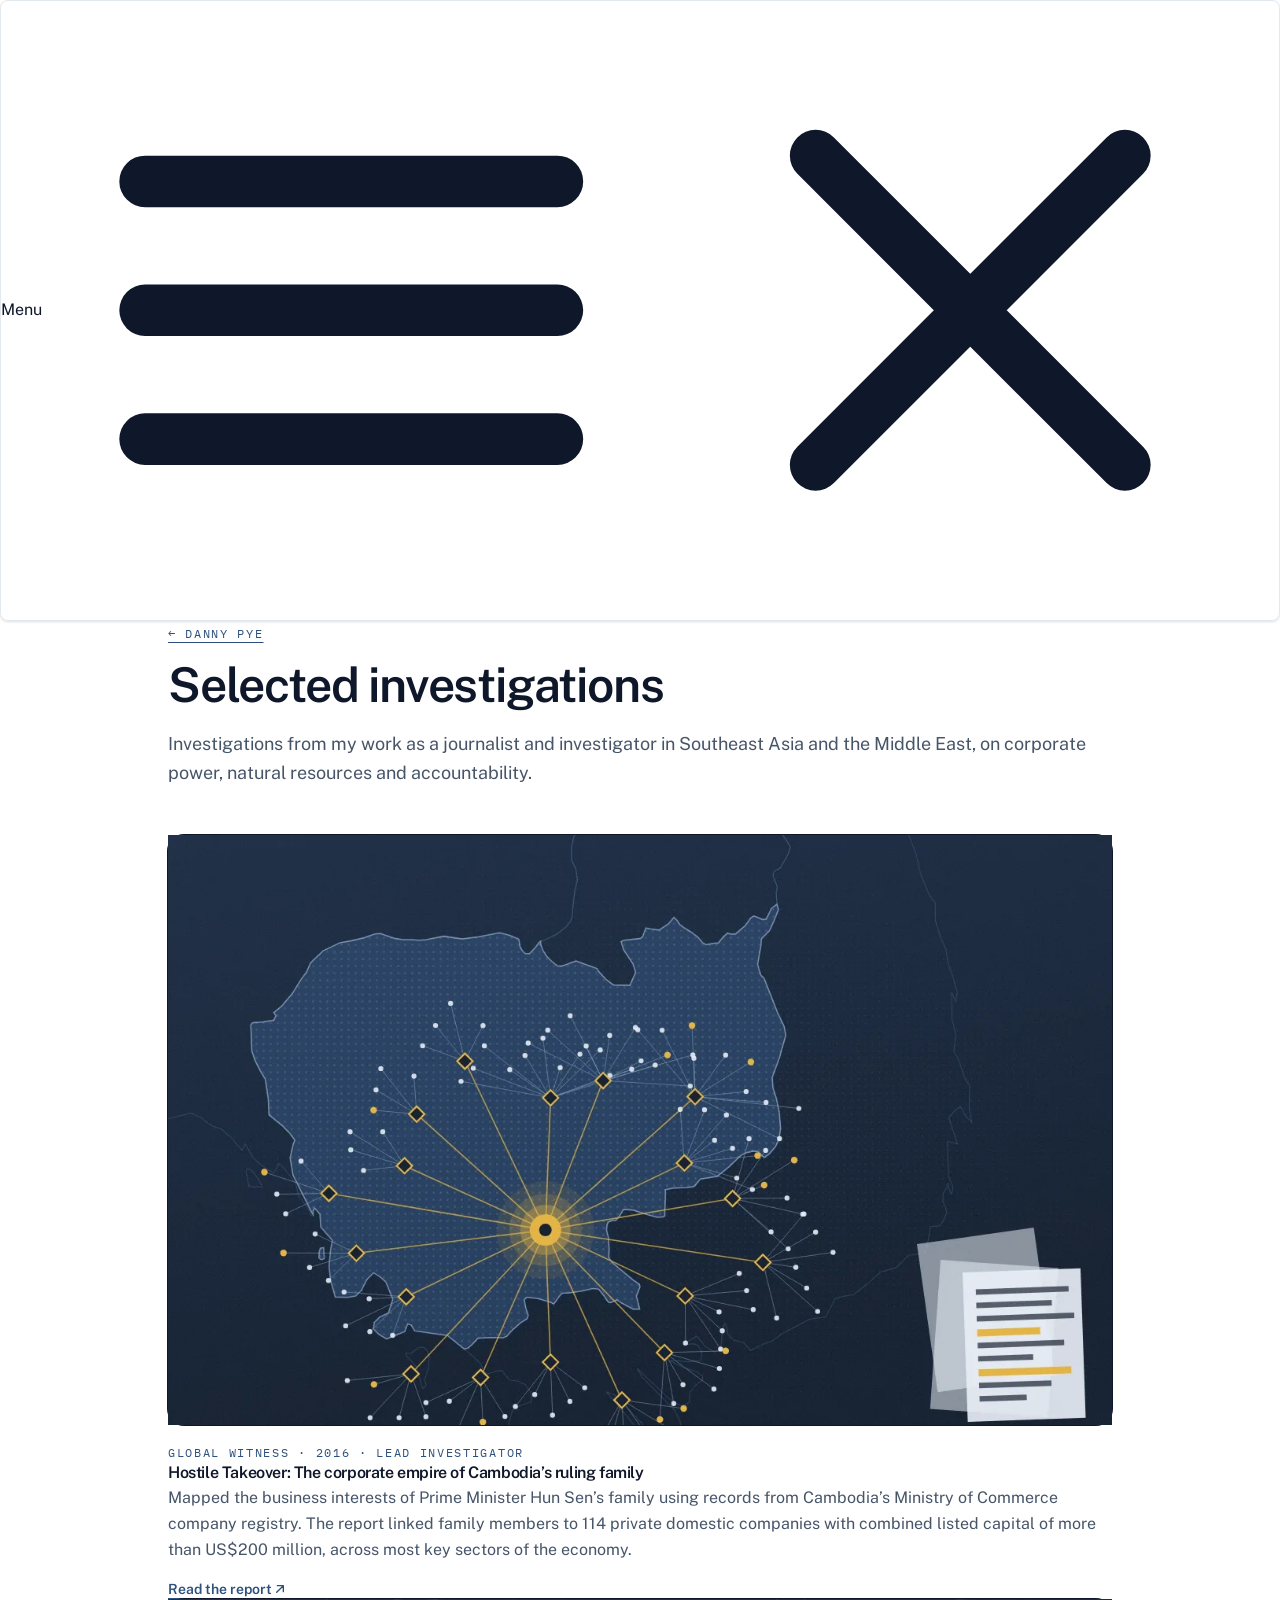
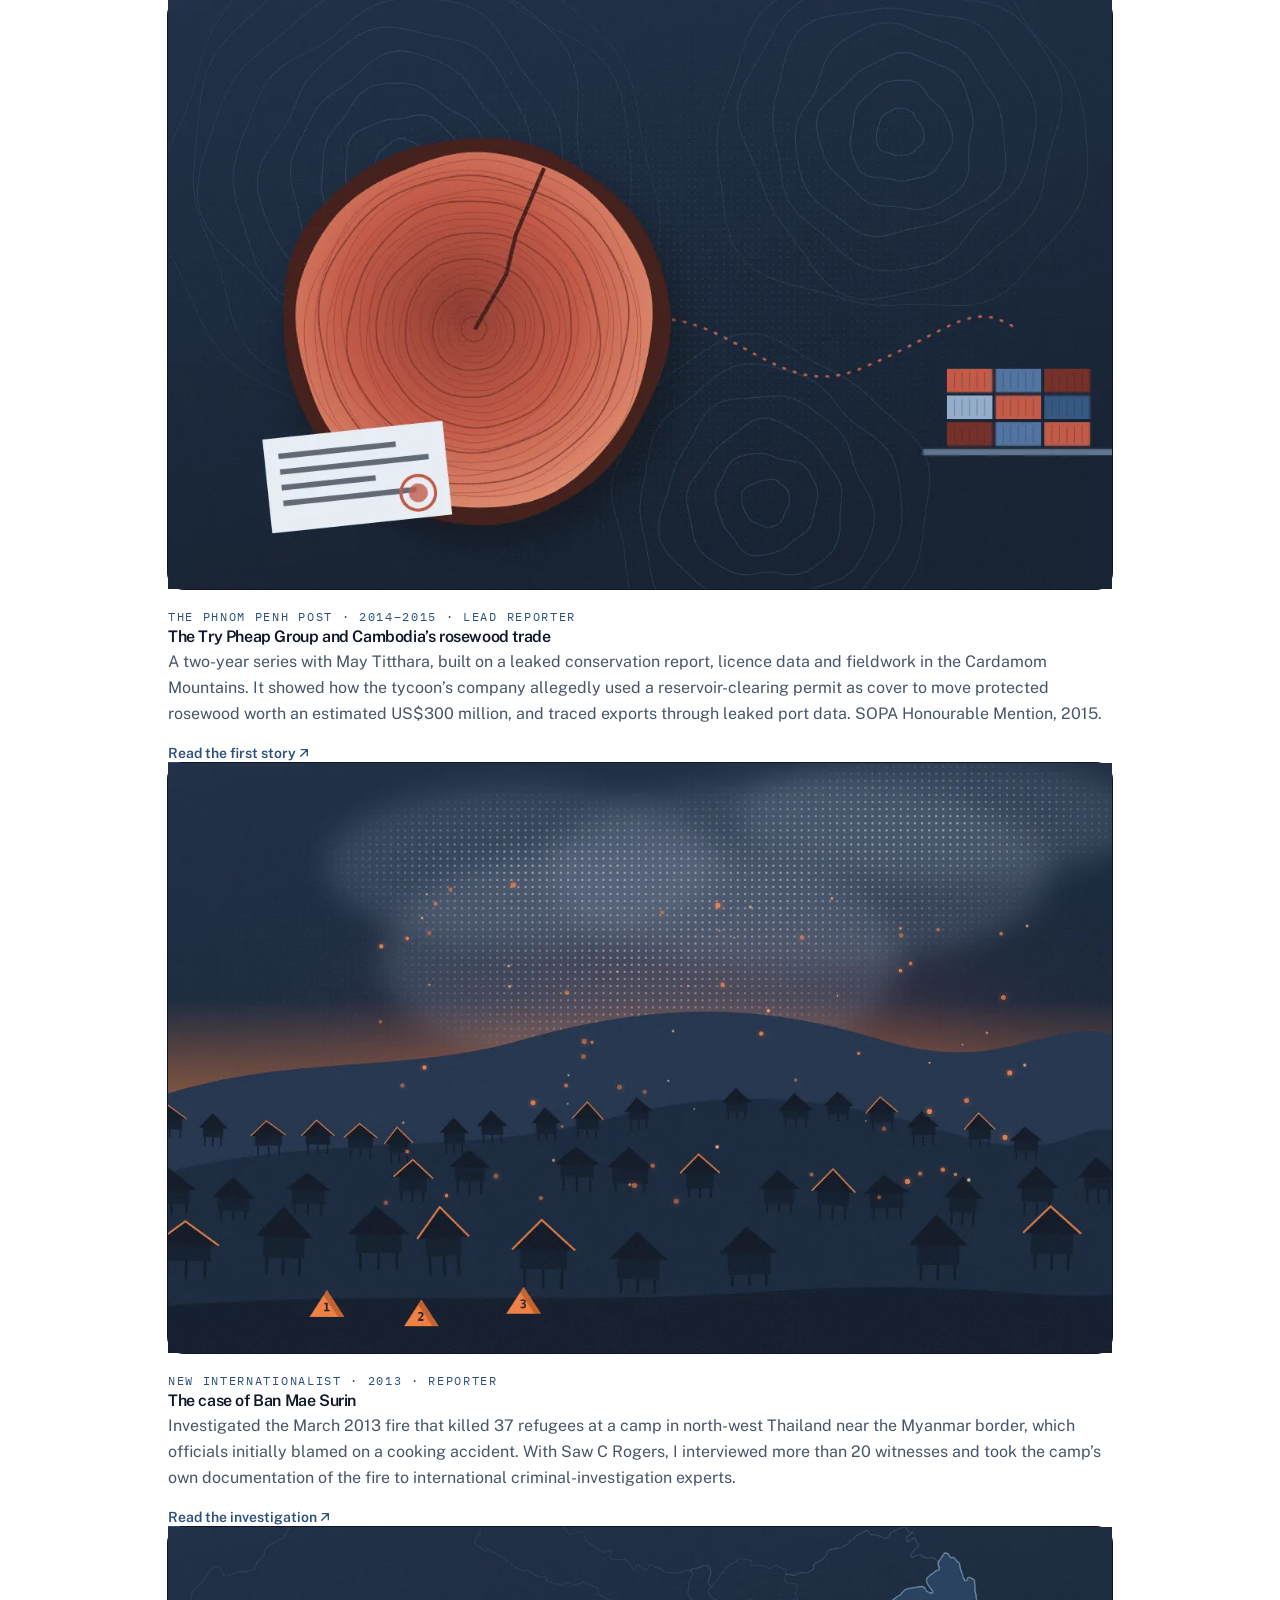
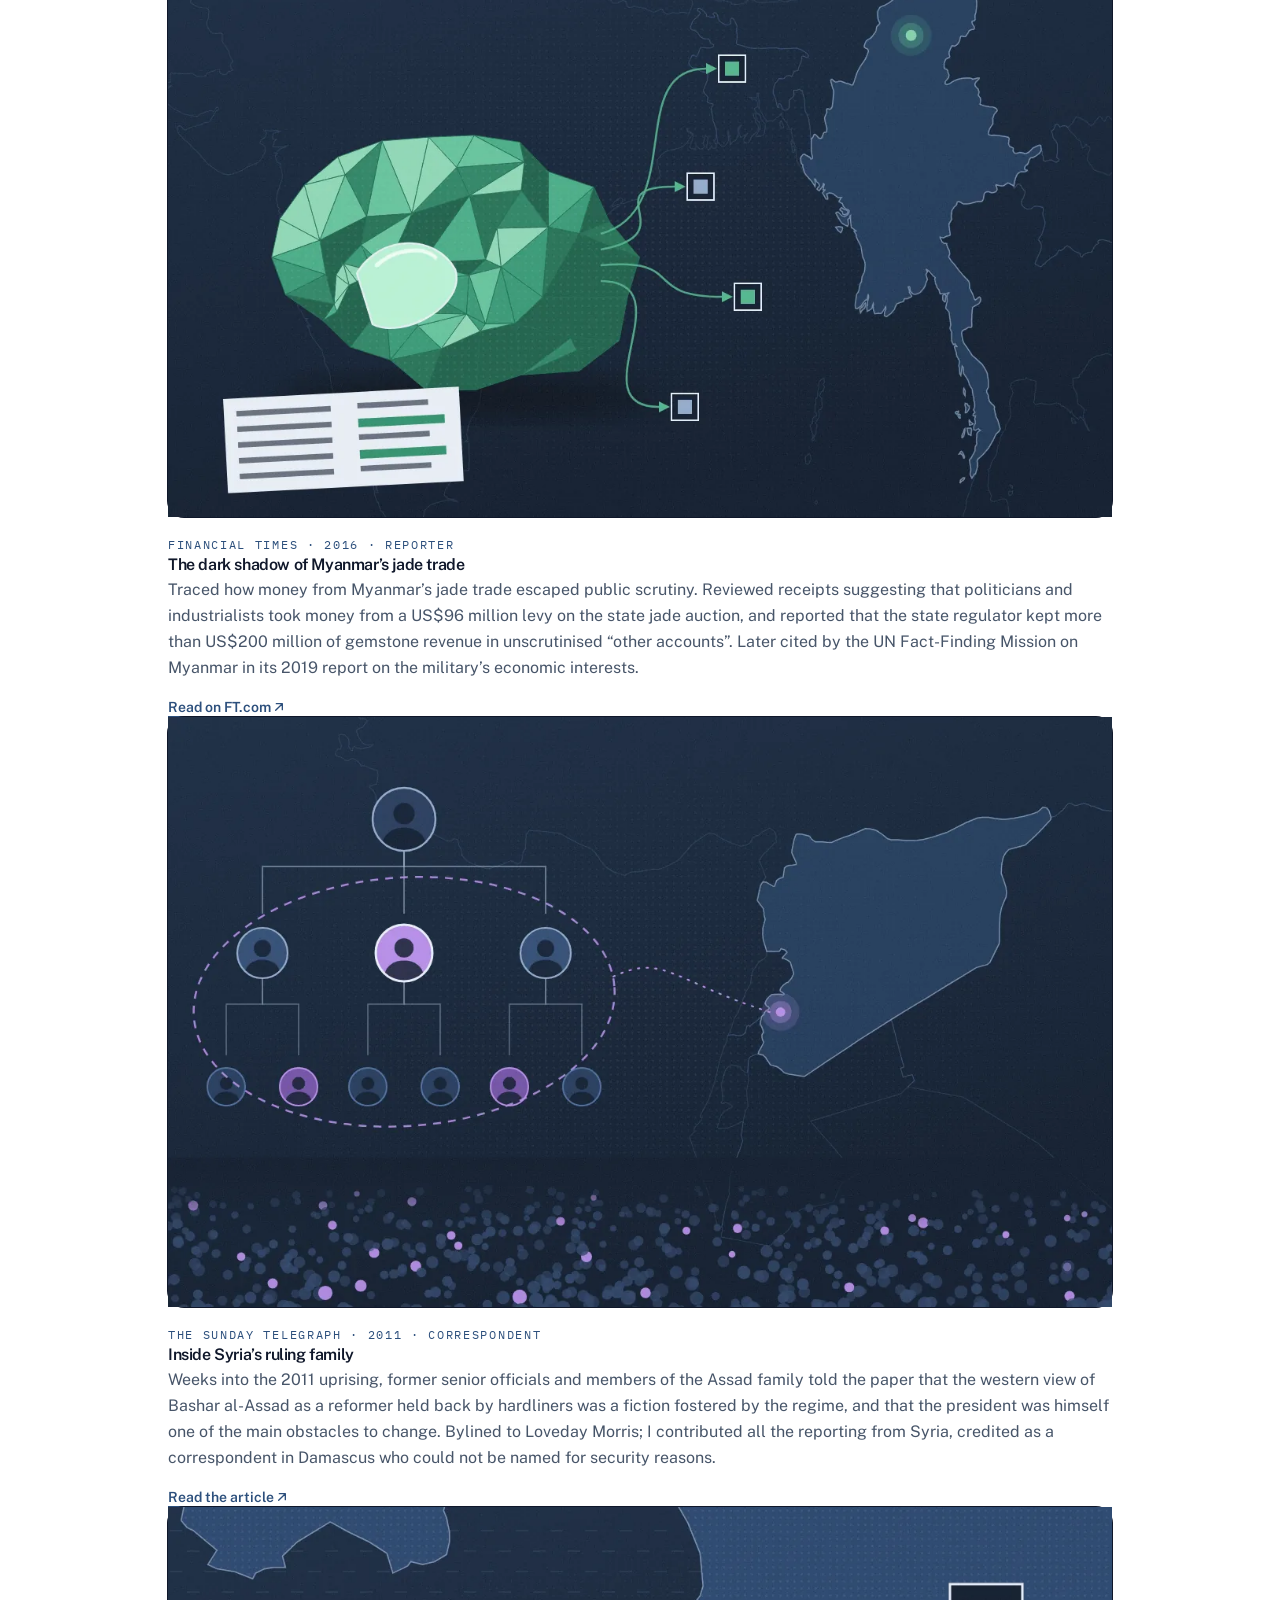
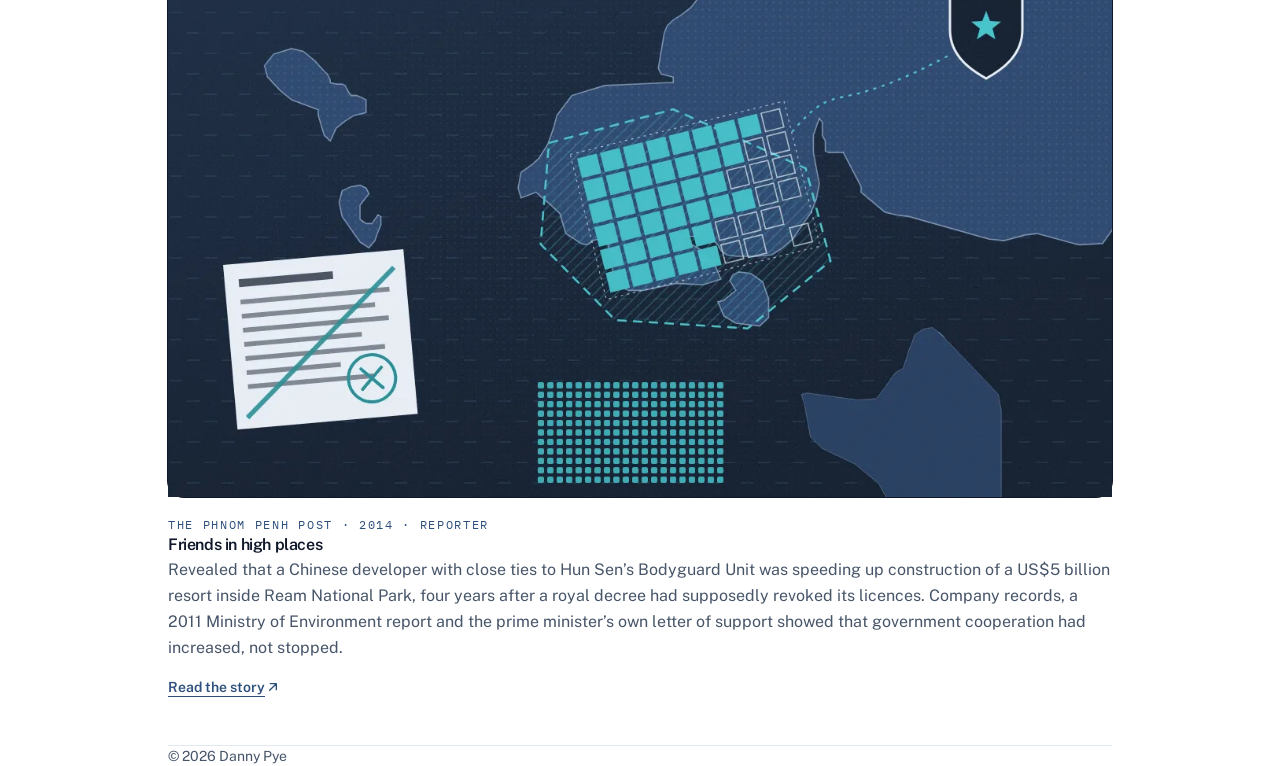
==== commit 466be5ac: "Update article link and remove subtitle from heading" ====
--- a/investigations.html
+++ b/investigations.html
@@ -107,7 +107,7 @@
         </a>
         <p class="mt-5 font-mono text-xs uppercase tracking-[0.14em] text-accent">New Internationalist · 2013 · Reporter</p>
         <h2 class="mt-2 text-2xl font-semibold tracking-tight text-balance">
-          <a href="https://newint.org/features/web-exclusive/2013/08/14/the-case-of-ban-mae-surin" class="hover:underline hover:decoration-line hover:underline-offset-4">The case of Ban Mae Surin: tragic accident or foul play?</a>
+          <a href="https://newint.org/features/web-exclusive/2013/08/14/the-case-of-ban-mae-surin" class="hover:underline hover:decoration-line hover:underline-offset-4">The case of Ban Mae Surin</a>
         </h2>
         <p class="mt-3 leading-relaxed text-muted">Investigated the March 2013 fire that killed 37 refugees at a camp in north-west Thailand near the Myanmar border, which officials initially blamed on a cooking accident. With Saw C Rogers, I interviewed more than 20 witnesses and took the camp’s own documentation of the fire to international criminal-investigation experts.</p>
         <a href="https://newint.org/features/web-exclusive/2013/08/14/the-case-of-ban-mae-surin" class="mt-4 inline-flex items-center gap-1.5 self-start text-sm font-semibold text-accent underline decoration-transparent underline-offset-4 hover:decoration-accent">Read the investigation <svg aria-hidden="true" class="size-4" viewBox="0 0 24 24" fill="none" stroke="currentColor" stroke-width="2" stroke-linecap="round" stroke-linejoin="round"><path d="M7 17 17 7M8 7h9v9"/></svg></a>
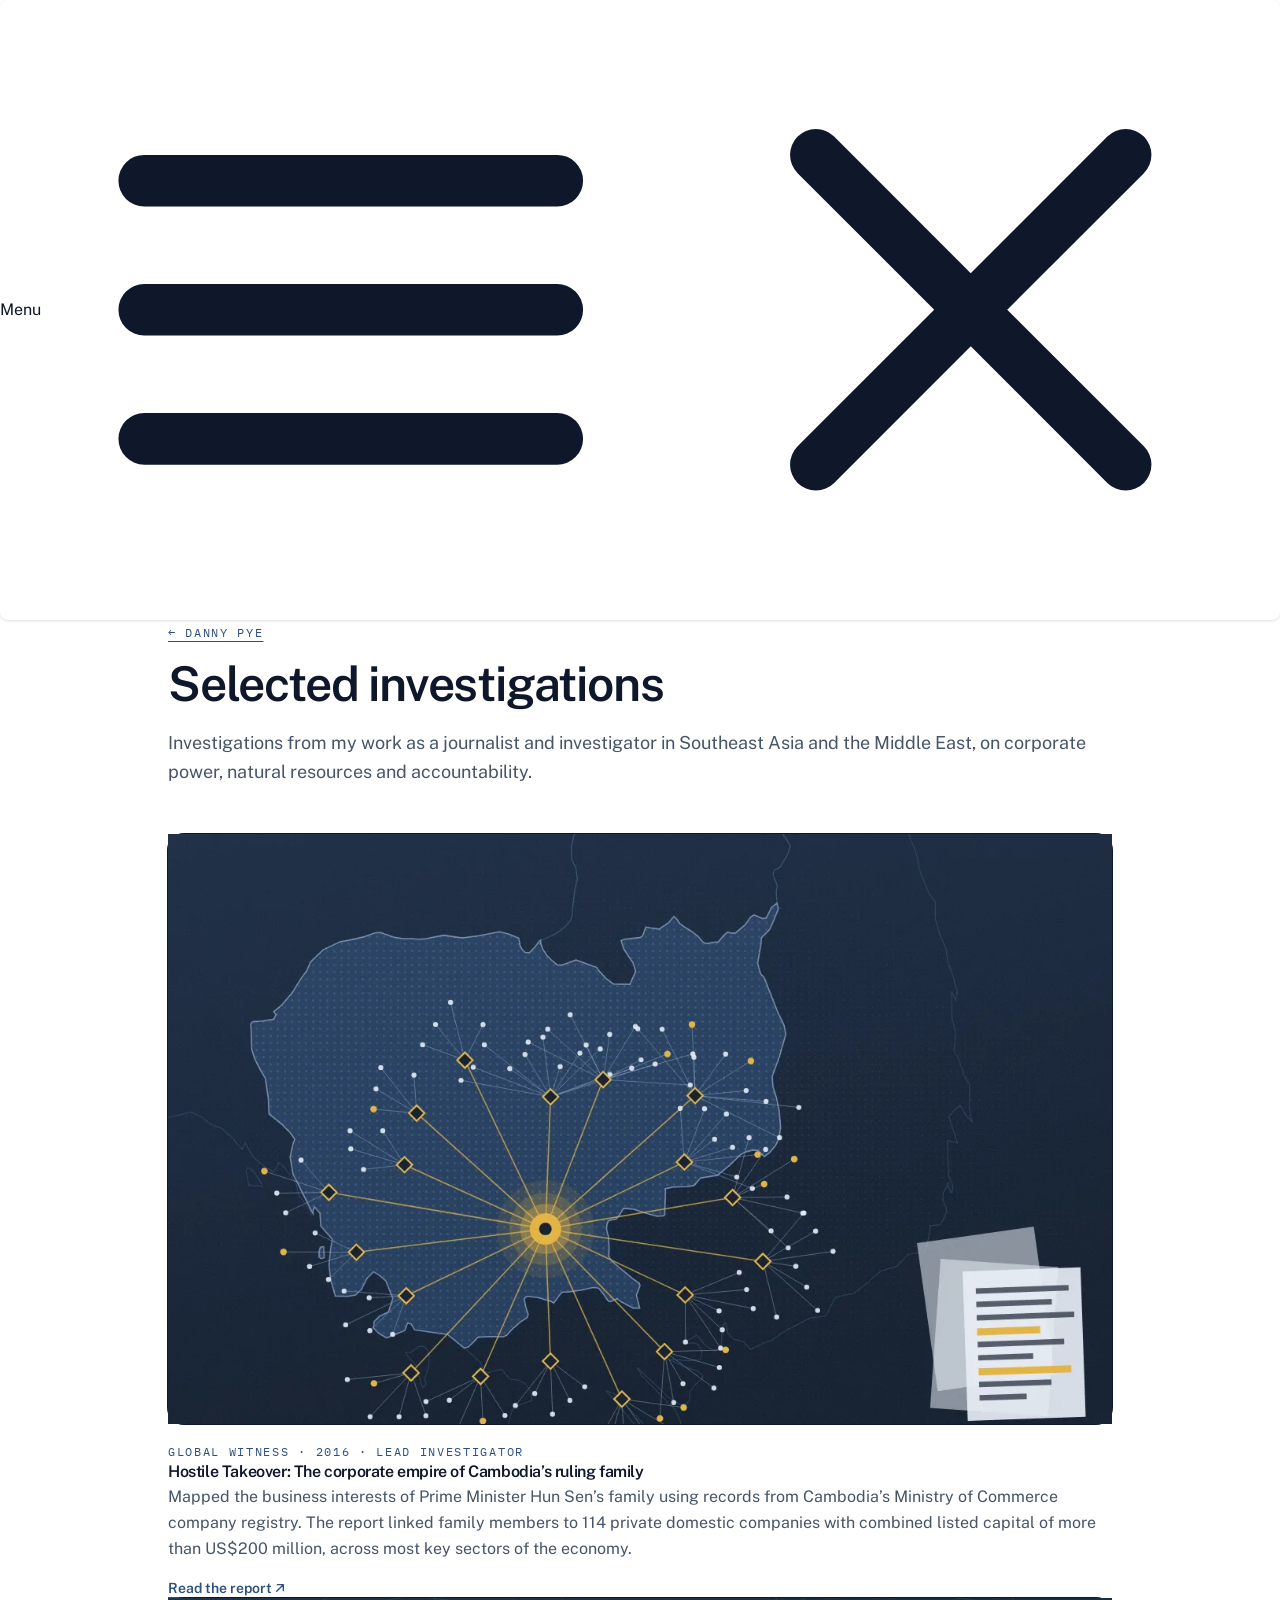
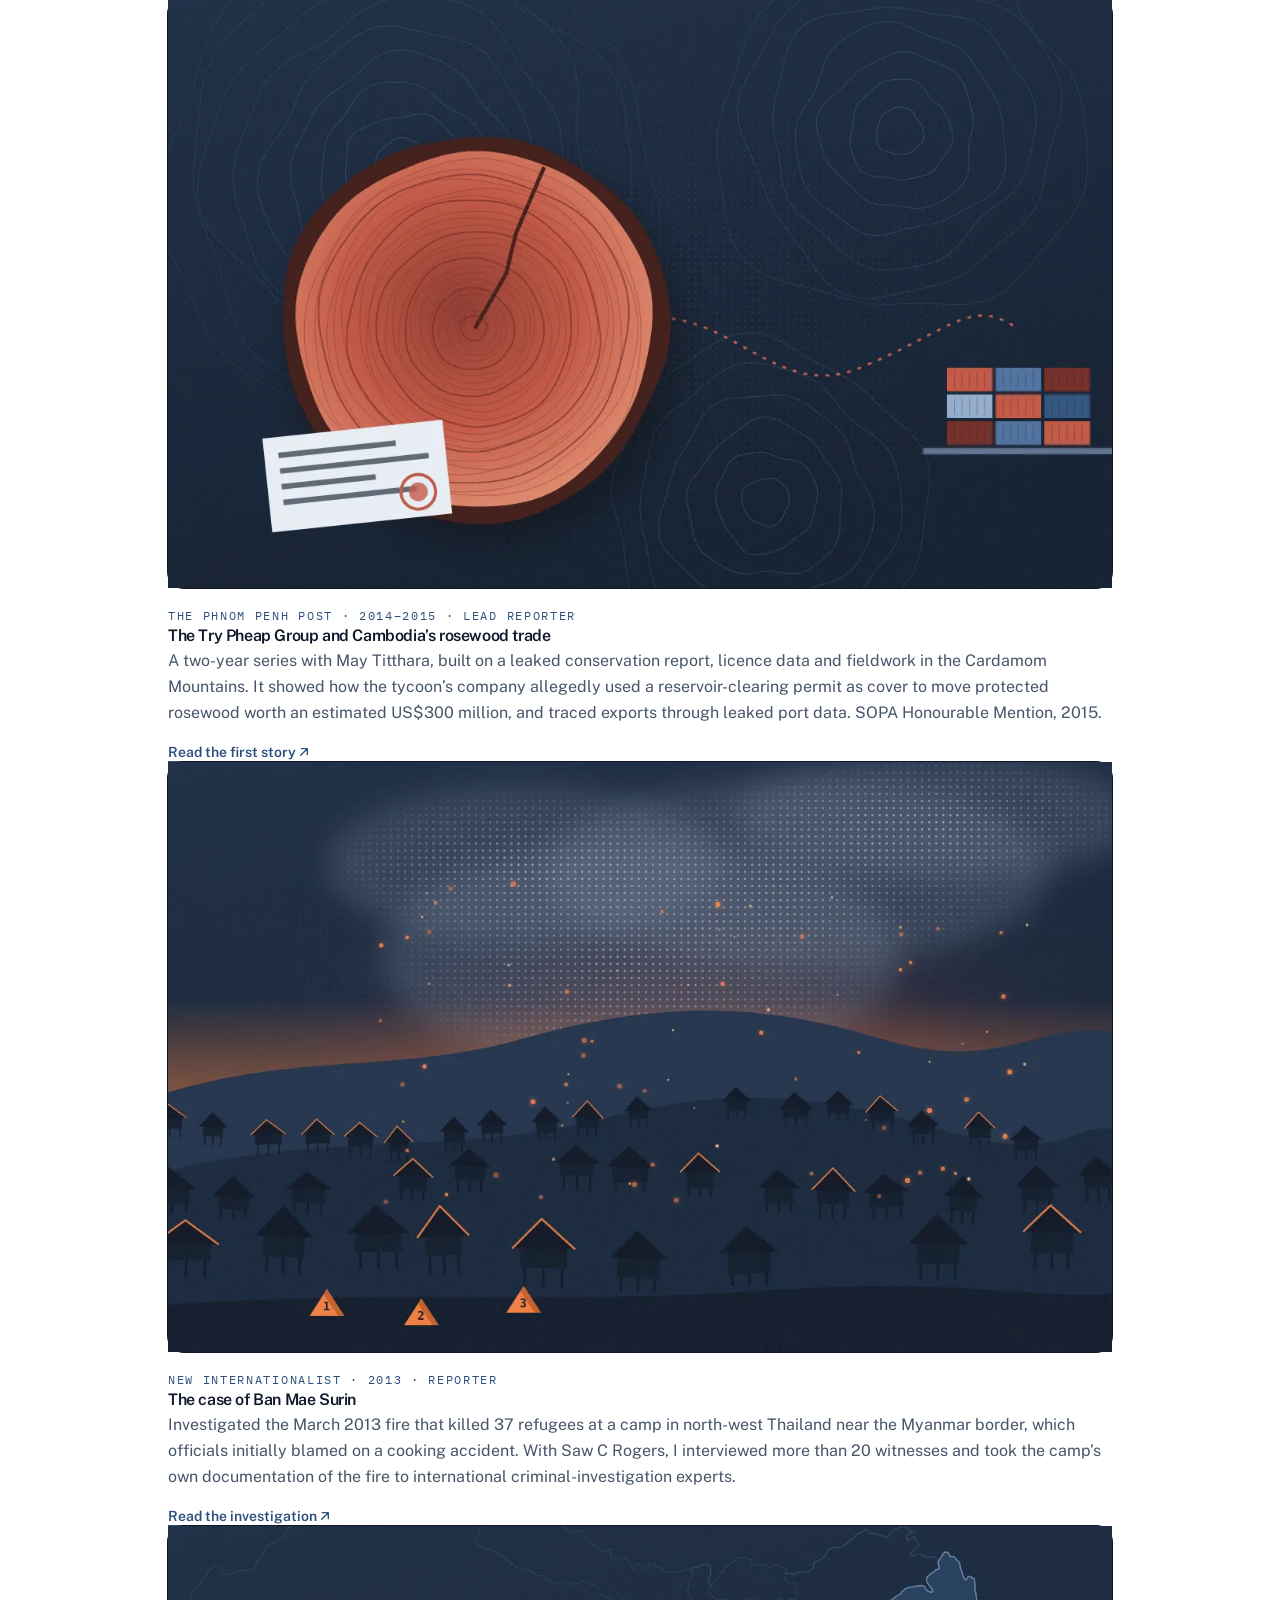
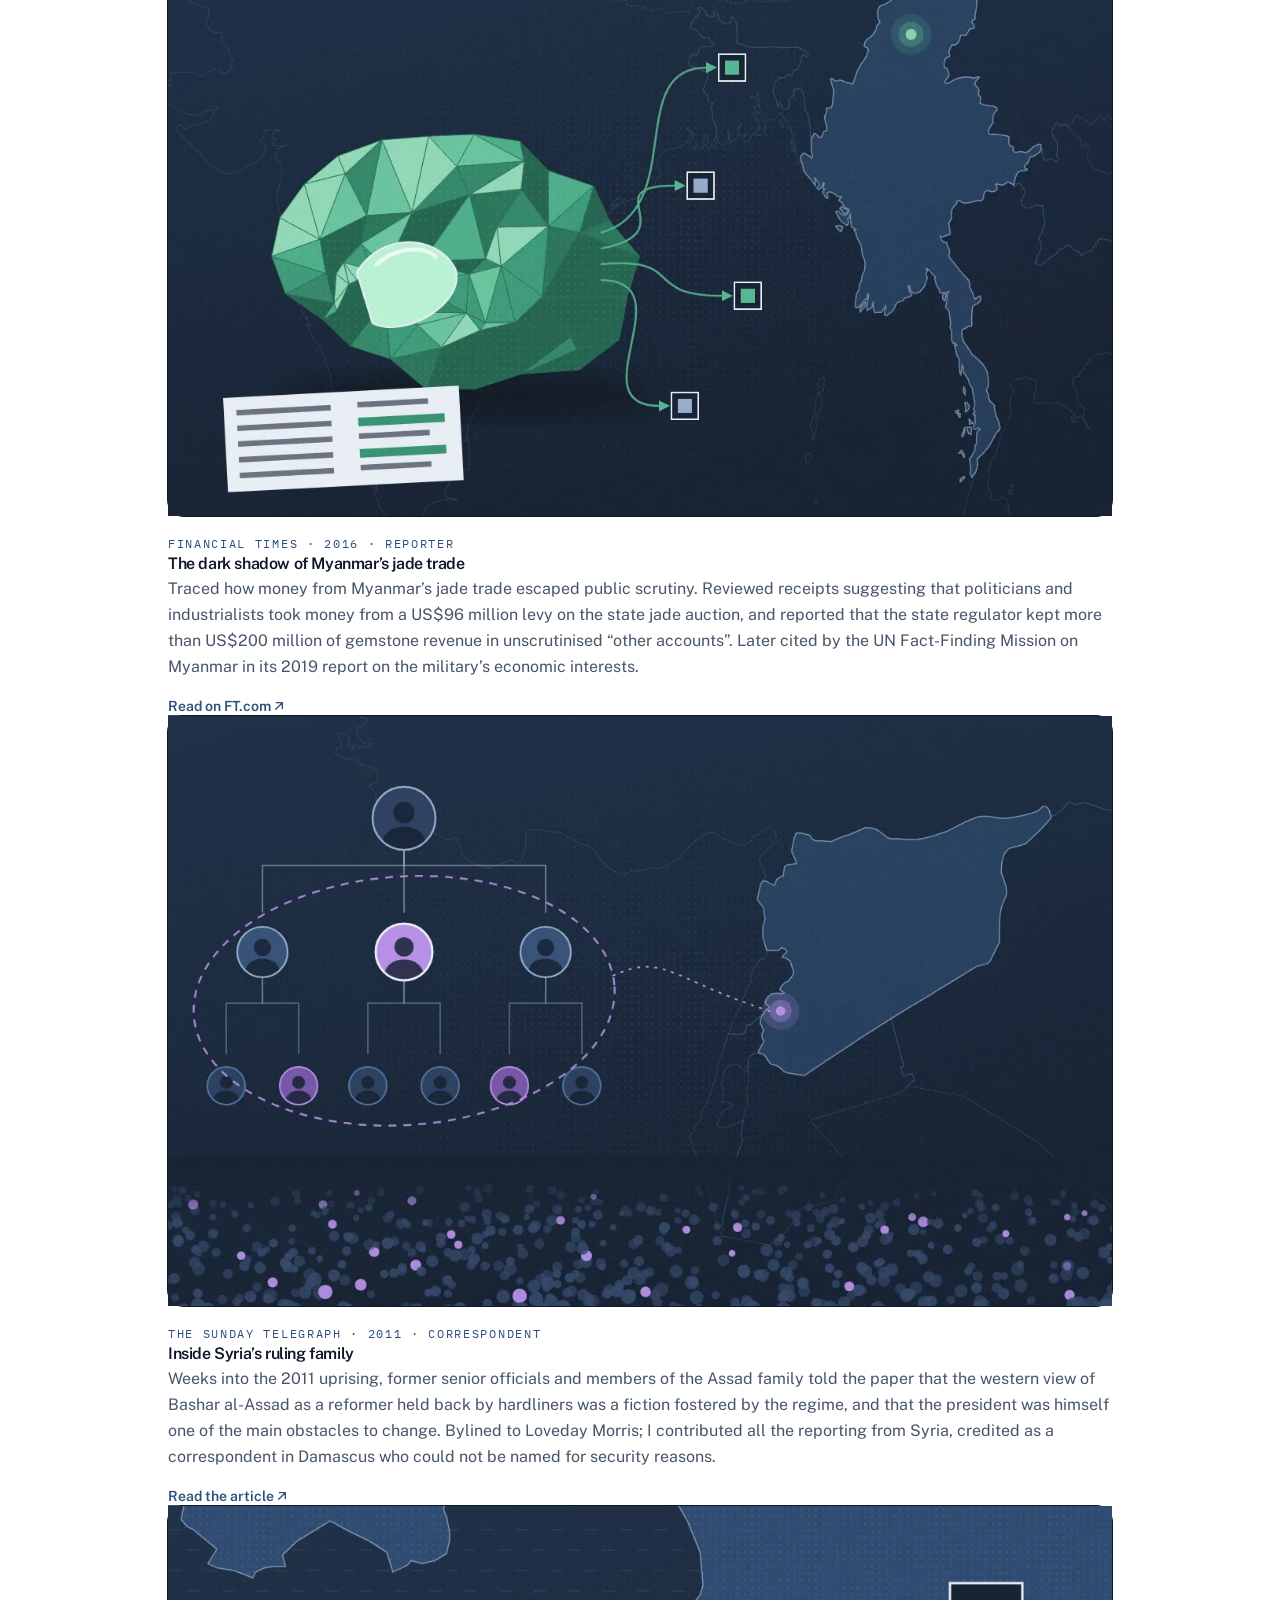
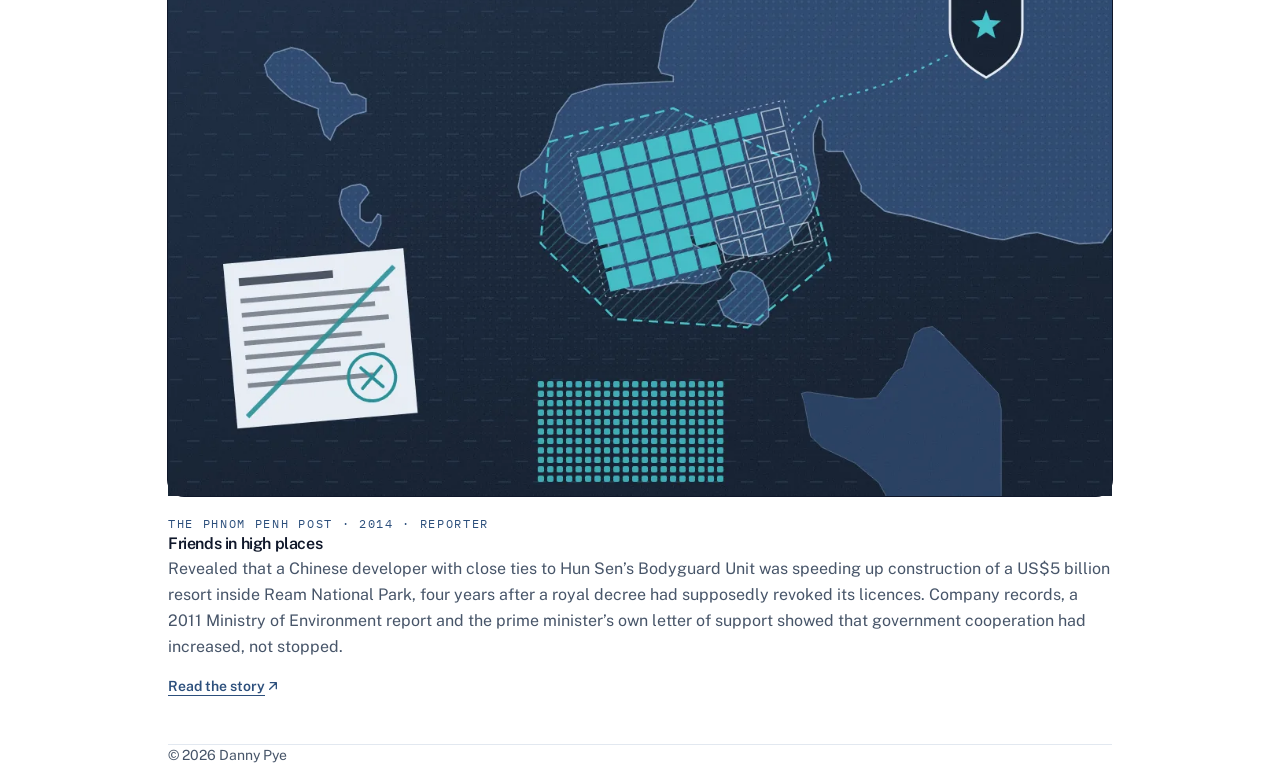
==== commit 7eb514d5: "Remove border from menu dropdown Removed border from the menu dropdown for a cleaner look." ====
--- a/investigations.html
+++ b/investigations.html
@@ -40,12 +40,12 @@
        To add a page: copy one <a> line below, in BOTH index.html and investigations.html. -->
   <nav aria-label="Site" class="fixed top-4 right-4 z-30 sm:top-6 sm:right-6">
     <details class="group relative">
-      <summary class="flex size-11 cursor-pointer list-none items-center justify-center rounded-lg border border-line bg-white/90 text-ink shadow-sm backdrop-blur transition-colors hover:bg-slate-50 focus-visible:outline-2 focus-visible:outline-offset-2 focus-visible:outline-accent [&::-webkit-details-marker]:hidden">
+      <summary class="flex size-11 cursor-pointer list-none items-center justify-center rounded-lg bg-white/90 text-ink shadow-sm backdrop-blur transition-colors hover:bg-slate-50 focus-visible:outline-2 focus-visible:outline-offset-2 focus-visible:outline-accent [&::-webkit-details-marker]:hidden">
         <span class="sr-only">Menu</span>
         <svg aria-hidden="true" class="size-5 group-open:hidden" viewBox="0 0 24 24" fill="none" stroke="currentColor" stroke-width="2" stroke-linecap="round"><path d="M4 7h16M4 12h16M4 17h16"/></svg>
         <svg aria-hidden="true" class="hidden size-5 group-open:block" viewBox="0 0 24 24" fill="none" stroke="currentColor" stroke-width="2" stroke-linecap="round"><path d="M6 6l12 12M18 6 6 18"/></svg>
       </summary>
-      <div class="absolute right-0 mt-2 w-64 rounded-xl border border-line bg-white p-2 shadow-xl shadow-slate-900/10">
+      <div class="absolute right-0 mt-2 w-64 rounded-xl bg-white p-2 shadow-xl shadow-slate-900/10">
         <a href="./" class="block rounded-lg px-3 py-2 text-sm font-medium text-ink hover:bg-slate-50 focus-visible:outline-2 focus-visible:outline-accent">Home</a>
         <a href="investigations.html" aria-current="page" class="block rounded-lg px-3 py-2 text-sm font-medium bg-slate-100 text-ink focus-visible:outline-2 focus-visible:outline-accent">Selected investigations</a>
       </div>
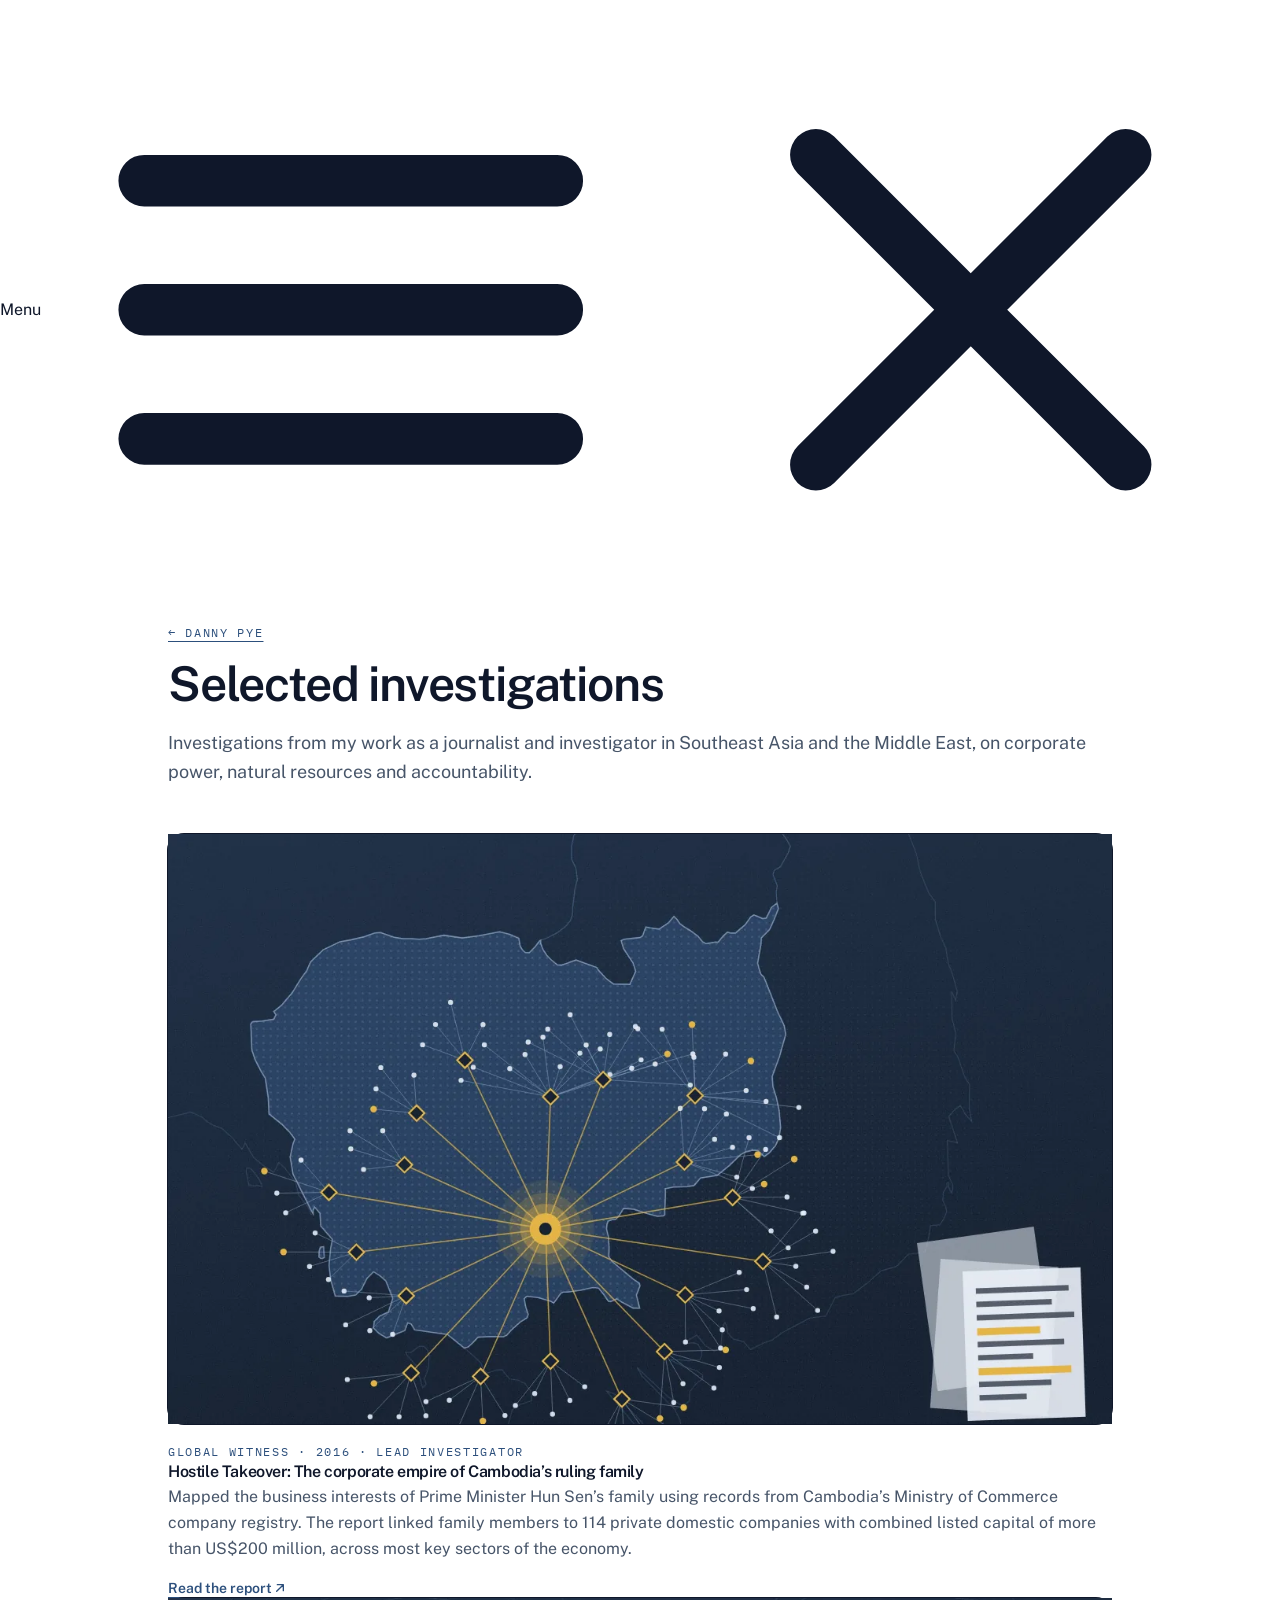
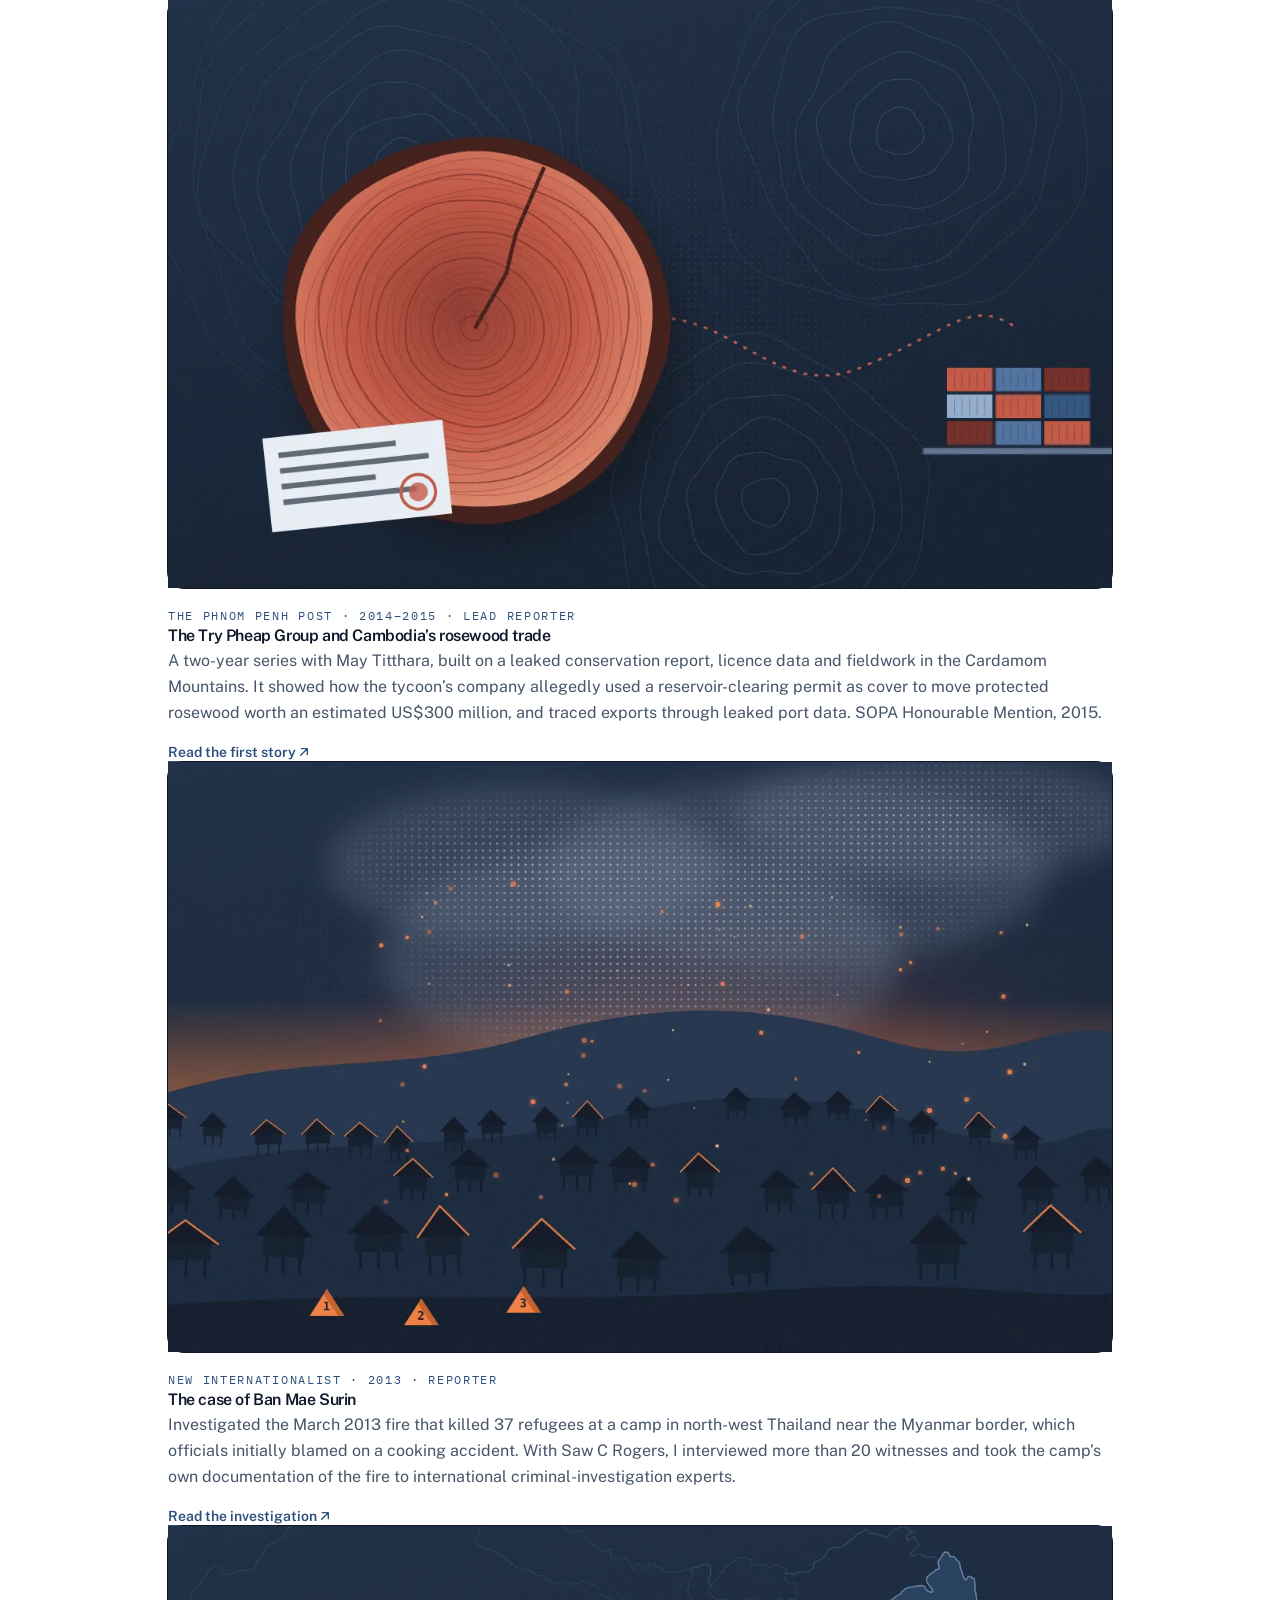
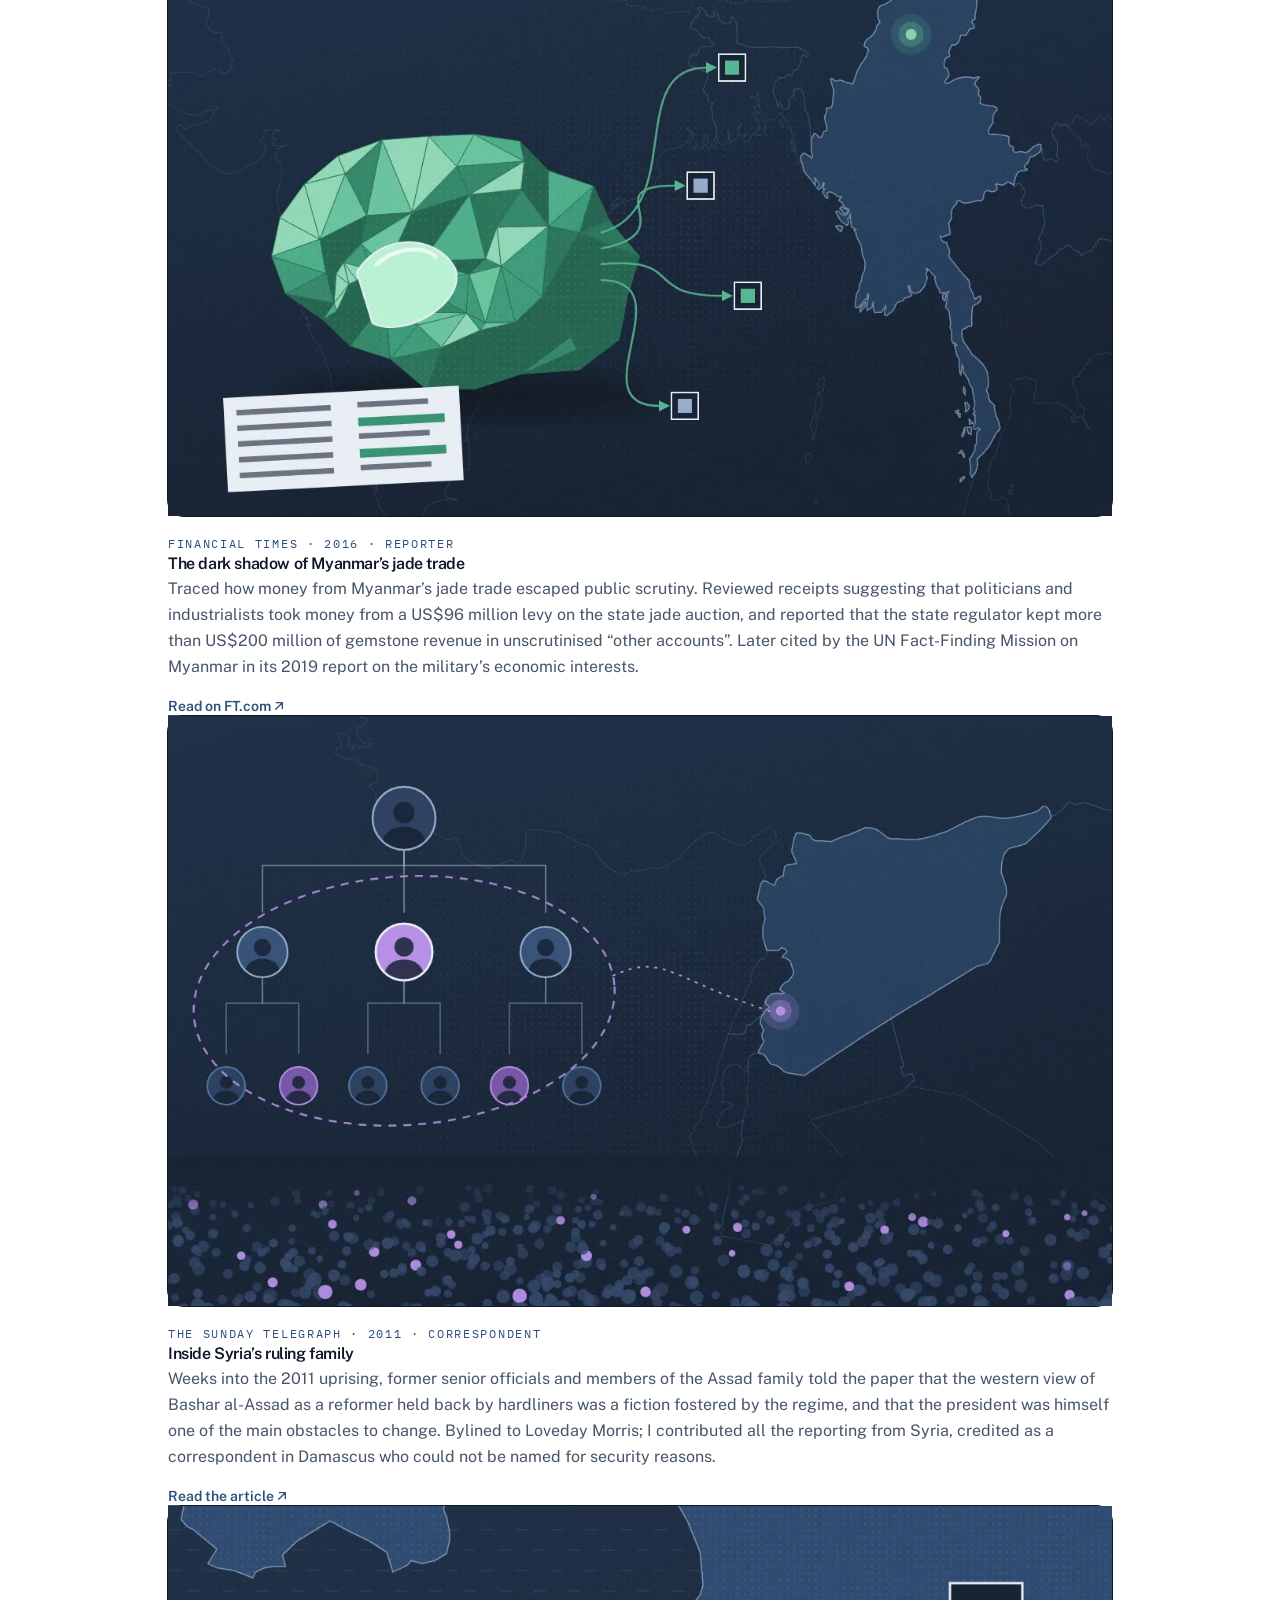
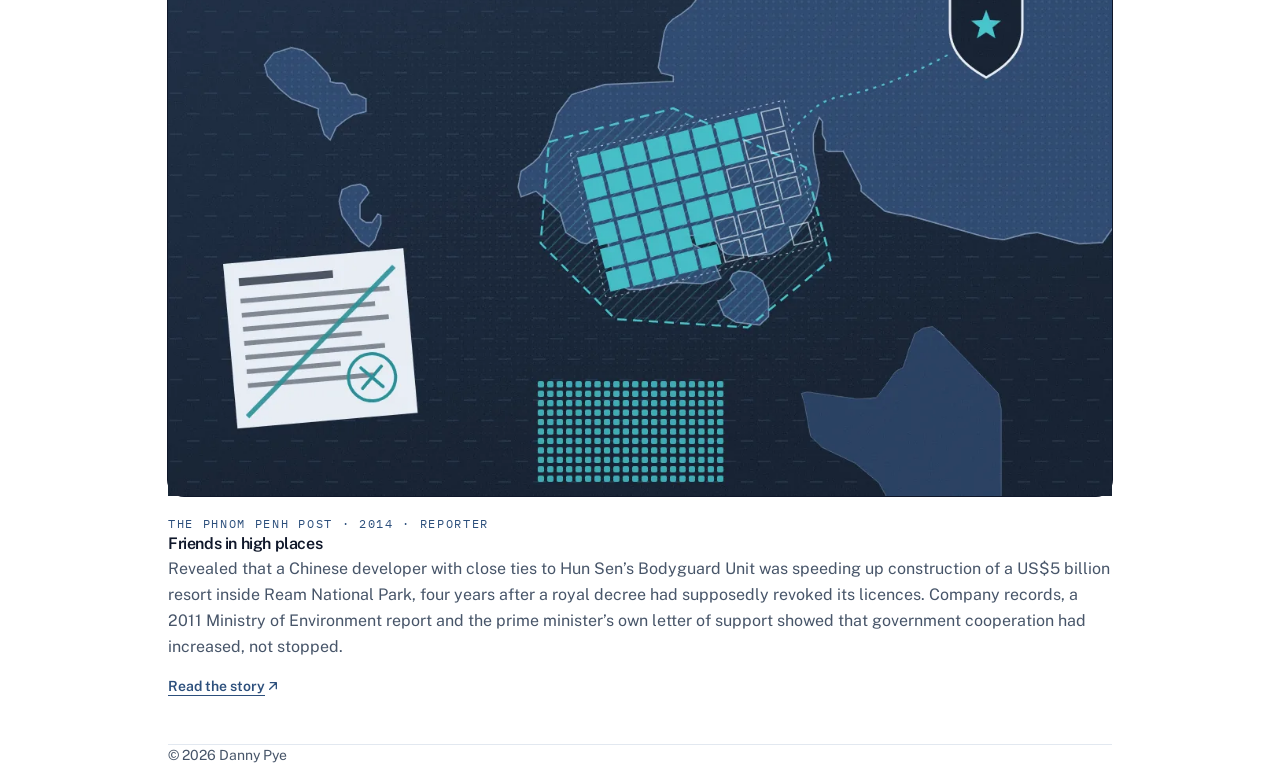
==== commit ba04b3bc: "Add files via upload" ====
--- a/investigations.html
+++ b/investigations.html
@@ -40,12 +40,12 @@
        To add a page: copy one <a> line below, in BOTH index.html and investigations.html. -->
   <nav aria-label="Site" class="fixed top-4 right-4 z-30 sm:top-6 sm:right-6">
     <details class="group relative">
-      <summary class="flex size-11 cursor-pointer list-none items-center justify-center rounded-lg bg-white/90 text-ink shadow-sm backdrop-blur transition-colors hover:bg-slate-50 focus-visible:outline-2 focus-visible:outline-offset-2 focus-visible:outline-accent [&::-webkit-details-marker]:hidden">
+      <summary class="flex size-11 cursor-pointer list-none items-center justify-center rounded-lg bg-white text-ink transition-colors hover:bg-slate-50 focus-visible:outline-2 focus-visible:outline-offset-2 focus-visible:outline-accent [&::-webkit-details-marker]:hidden">
         <span class="sr-only">Menu</span>
         <svg aria-hidden="true" class="size-5 group-open:hidden" viewBox="0 0 24 24" fill="none" stroke="currentColor" stroke-width="2" stroke-linecap="round"><path d="M4 7h16M4 12h16M4 17h16"/></svg>
         <svg aria-hidden="true" class="hidden size-5 group-open:block" viewBox="0 0 24 24" fill="none" stroke="currentColor" stroke-width="2" stroke-linecap="round"><path d="M6 6l12 12M18 6 6 18"/></svg>
       </summary>
-      <div class="absolute right-0 mt-2 w-64 rounded-xl bg-white p-2 shadow-xl shadow-slate-900/10">
+      <div class="absolute right-0 mt-2 w-64 rounded-xl bg-white p-2 shadow-[0_16px_48px_-12px_rgb(15_23_42/0.22)]">
         <a href="./" class="block rounded-lg px-3 py-2 text-sm font-medium text-ink hover:bg-slate-50 focus-visible:outline-2 focus-visible:outline-accent">Home</a>
         <a href="investigations.html" aria-current="page" class="block rounded-lg px-3 py-2 text-sm font-medium bg-slate-100 text-ink focus-visible:outline-2 focus-visible:outline-accent">Selected investigations</a>
       </div>
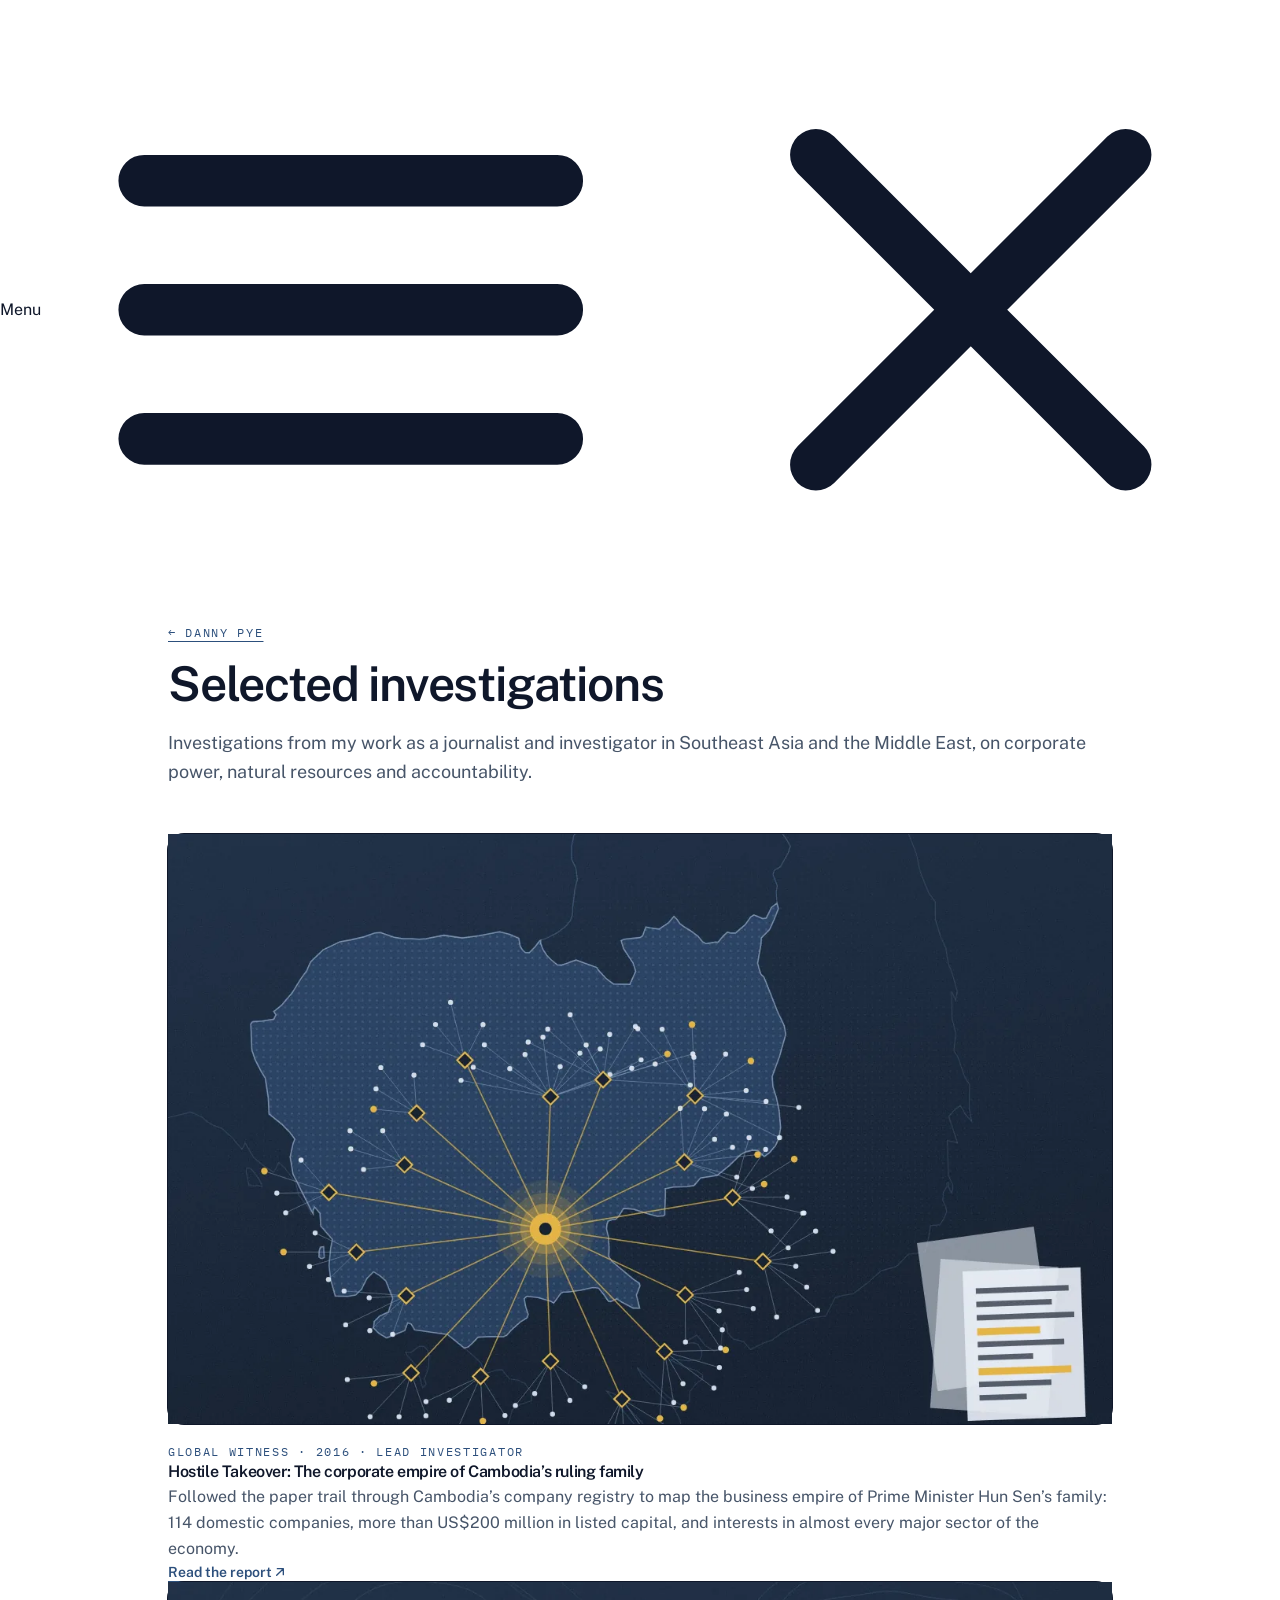
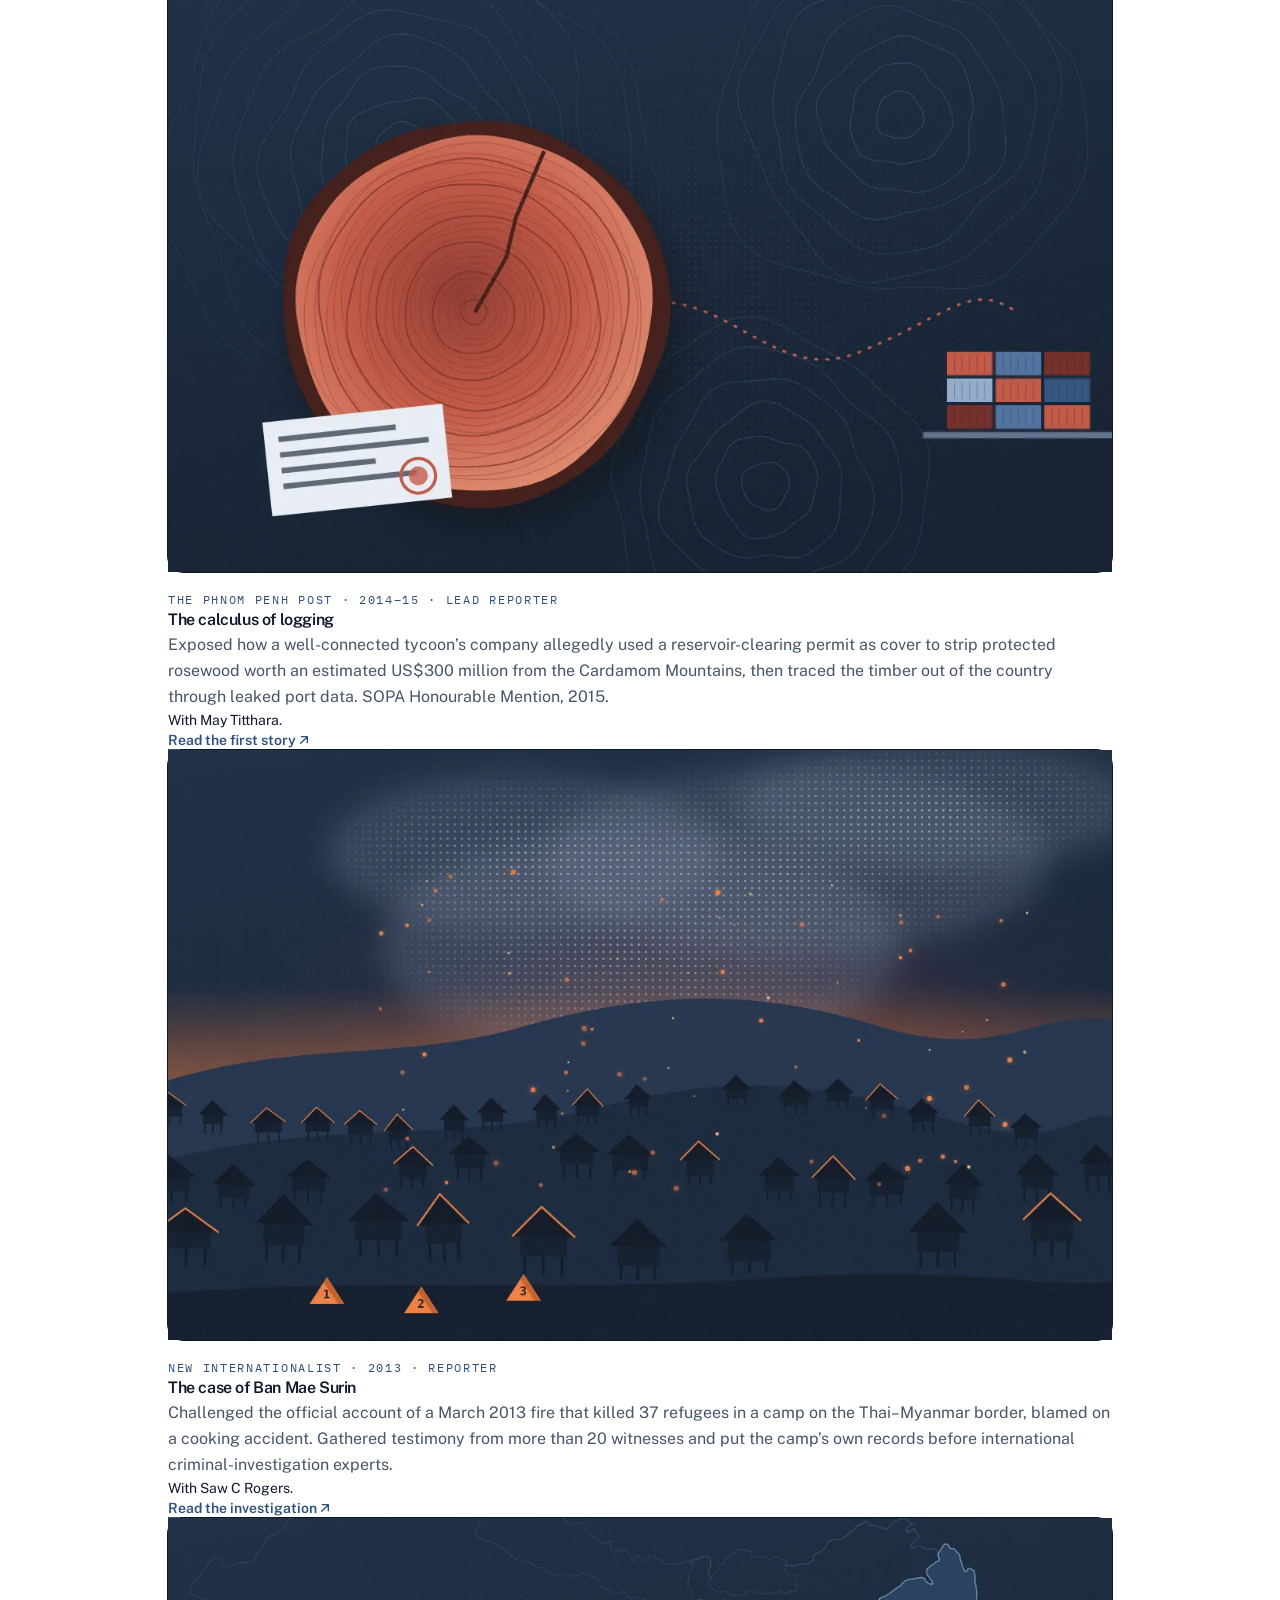
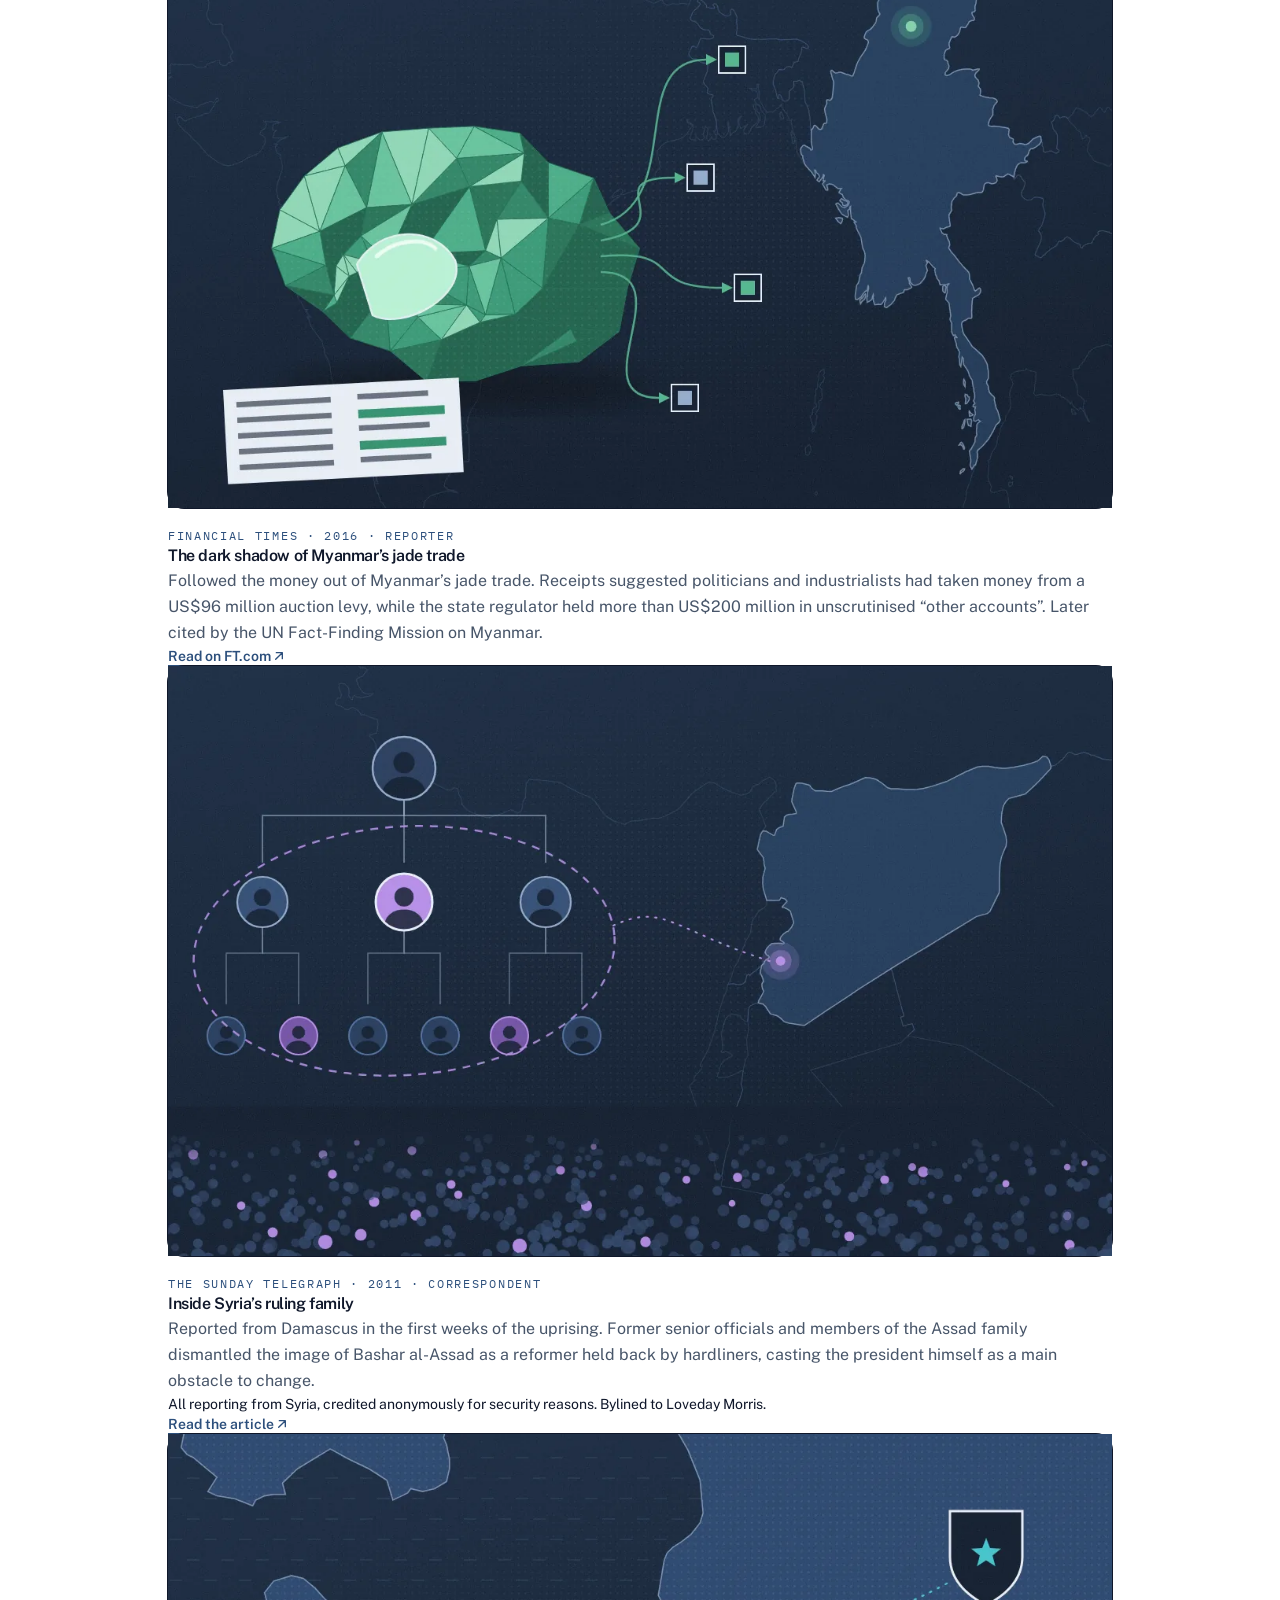
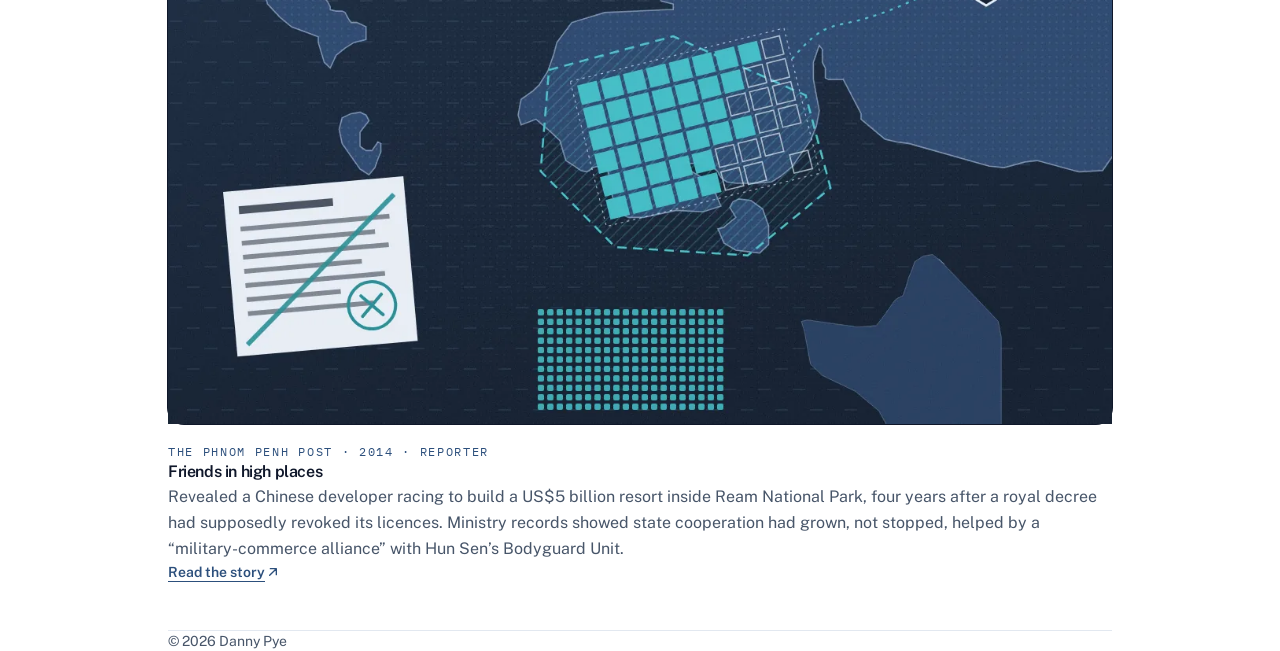
==== commit cc4ec6f0: "Add files via upload" ====
--- a/investigations.html
+++ b/investigations.html
@@ -38,7 +38,7 @@
 <body class="bg-white font-sans text-ink antialiased">
   <!-- ===== Menu (no JavaScript: uses the built-in <details> element) =====
        To add a page: copy one <a> line below, in BOTH index.html and investigations.html. -->
-  <nav aria-label="Site" class="fixed top-4 right-4 z-30 sm:top-6 sm:right-6">
+  <nav aria-label="Site" class="fixed top-4 right-3 z-30 sm:top-6 sm:right-[max(1.75rem,calc((100vw-64rem)/2+1.75rem))]">
     <details class="group relative">
       <summary class="flex size-11 cursor-pointer list-none items-center justify-center rounded-lg bg-white text-ink transition-colors hover:bg-slate-50 focus-visible:outline-2 focus-visible:outline-offset-2 focus-visible:outline-accent [&::-webkit-details-marker]:hidden">
         <span class="sr-only">Menu</span>
@@ -77,8 +77,8 @@
         <h2 class="mt-2 text-2xl font-semibold tracking-tight text-balance">
           <a href="https://globalwitness.org/en/reports/hostile-takeover" class="hover:underline hover:decoration-line hover:underline-offset-4">Hostile Takeover: The corporate empire of Cambodia’s ruling family</a>
         </h2>
-        <p class="mt-3 leading-relaxed text-muted">Mapped the business interests of Prime Minister Hun Sen’s family using records from Cambodia’s Ministry of Commerce company registry. The report linked family members to 114 private domestic companies with combined listed capital of more than US$200 million, across most key sectors of the economy.</p>
-        <a href="https://globalwitness.org/en/reports/hostile-takeover" class="mt-4 inline-flex items-center gap-1.5 self-start text-sm font-semibold text-accent underline decoration-transparent underline-offset-4 hover:decoration-accent">Read the report <svg aria-hidden="true" class="size-4" viewBox="0 0 24 24" fill="none" stroke="currentColor" stroke-width="2" stroke-linecap="round" stroke-linejoin="round"><path d="M7 17 17 7M8 7h9v9"/></svg></a>
+        <p class="mt-3 leading-relaxed text-muted">Followed the paper trail through Cambodia’s company registry to map the business empire of Prime Minister Hun Sen’s family: 114 domestic companies, more than US$200 million in listed capital, and interests in almost every major sector of the economy.</p>
+        <a href="https://globalwitness.org/en/reports/hostile-takeover" class="mt-auto pt-4 inline-flex items-center gap-1.5 self-start text-sm font-semibold text-accent underline decoration-transparent underline-offset-4 hover:decoration-accent">Read the report <svg aria-hidden="true" class="size-4" viewBox="0 0 24 24" fill="none" stroke="currentColor" stroke-width="2" stroke-linecap="round" stroke-linejoin="round"><path d="M7 17 17 7M8 7h9v9"/></svg></a>
       </article>
 
       <article class="group flex flex-col">
@@ -89,12 +89,12 @@
                  class="aspect-[16/10] w-full object-cover motion-safe:transition-transform motion-safe:duration-300 group-hover:scale-[1.02]">
           </picture>
         </a>
-        <p class="mt-5 font-mono text-xs uppercase tracking-[0.14em] text-accent">The Phnom Penh Post · 2014–2015 · Lead reporter</p>
+        <p class="mt-5 font-mono text-xs uppercase tracking-[0.14em] text-accent">The Phnom Penh Post · 2014–15 · Lead reporter</p>
         <h2 class="mt-2 text-2xl font-semibold tracking-tight text-balance">
-          <a href="https://www.phnompenhpost.com/national/calculus-logging" class="hover:underline hover:decoration-line hover:underline-offset-4">The Try Pheap Group and Cambodia’s rosewood trade</a>
+          <a href="https://www.phnompenhpost.com/national/calculus-logging" class="hover:underline hover:decoration-line hover:underline-offset-4">The calculus of logging</a>
         </h2>
-        <p class="mt-3 leading-relaxed text-muted">A two-year series with May Titthara, built on a leaked conservation report, licence data and fieldwork in the Cardamom Mountains. It showed how the tycoon’s company allegedly used a reservoir-clearing permit as cover to move protected rosewood worth an estimated US$300 million, and traced exports through leaked port data. SOPA Honourable Mention, 2015.</p>
-        <a href="https://www.phnompenhpost.com/national/calculus-logging" class="mt-4 inline-flex items-center gap-1.5 self-start text-sm font-semibold text-accent underline decoration-transparent underline-offset-4 hover:decoration-accent">Read the first story <svg aria-hidden="true" class="size-4" viewBox="0 0 24 24" fill="none" stroke="currentColor" stroke-width="2" stroke-linecap="round" stroke-linejoin="round"><path d="M7 17 17 7M8 7h9v9"/></svg></a>
+        <p class="mt-3 leading-relaxed text-muted">Exposed how a well-connected tycoon’s company allegedly used a reservoir-clearing permit as cover to strip protected rosewood worth an estimated US$300 million from the Cardamom Mountains, then traced the timber out of the country through leaked port data. SOPA Honourable Mention, 2015.</p><p class="mt-2 text-sm text-muted/80 italic">With May Titthara.</p>
+        <a href="https://www.phnompenhpost.com/national/calculus-logging" class="mt-auto pt-4 inline-flex items-center gap-1.5 self-start text-sm font-semibold text-accent underline decoration-transparent underline-offset-4 hover:decoration-accent">Read the first story <svg aria-hidden="true" class="size-4" viewBox="0 0 24 24" fill="none" stroke="currentColor" stroke-width="2" stroke-linecap="round" stroke-linejoin="round"><path d="M7 17 17 7M8 7h9v9"/></svg></a>
       </article>
 
       <article class="group flex flex-col">
@@ -109,8 +109,8 @@
         <h2 class="mt-2 text-2xl font-semibold tracking-tight text-balance">
           <a href="https://newint.org/features/web-exclusive/2013/08/14/the-case-of-ban-mae-surin" class="hover:underline hover:decoration-line hover:underline-offset-4">The case of Ban Mae Surin</a>
         </h2>
-        <p class="mt-3 leading-relaxed text-muted">Investigated the March 2013 fire that killed 37 refugees at a camp in north-west Thailand near the Myanmar border, which officials initially blamed on a cooking accident. With Saw C Rogers, I interviewed more than 20 witnesses and took the camp’s own documentation of the fire to international criminal-investigation experts.</p>
-        <a href="https://newint.org/features/web-exclusive/2013/08/14/the-case-of-ban-mae-surin" class="mt-4 inline-flex items-center gap-1.5 self-start text-sm font-semibold text-accent underline decoration-transparent underline-offset-4 hover:decoration-accent">Read the investigation <svg aria-hidden="true" class="size-4" viewBox="0 0 24 24" fill="none" stroke="currentColor" stroke-width="2" stroke-linecap="round" stroke-linejoin="round"><path d="M7 17 17 7M8 7h9v9"/></svg></a>
+        <p class="mt-3 leading-relaxed text-muted">Challenged the official account of a March 2013 fire that killed 37 refugees in a camp on the Thai–Myanmar border, blamed on a cooking accident. Gathered testimony from more than 20 witnesses and put the camp’s own records before international criminal-investigation experts.</p><p class="mt-2 text-sm text-muted/80 italic">With Saw C Rogers.</p>
+        <a href="https://newint.org/features/web-exclusive/2013/08/14/the-case-of-ban-mae-surin" class="mt-auto pt-4 inline-flex items-center gap-1.5 self-start text-sm font-semibold text-accent underline decoration-transparent underline-offset-4 hover:decoration-accent">Read the investigation <svg aria-hidden="true" class="size-4" viewBox="0 0 24 24" fill="none" stroke="currentColor" stroke-width="2" stroke-linecap="round" stroke-linejoin="round"><path d="M7 17 17 7M8 7h9v9"/></svg></a>
       </article>
 
       <article class="group flex flex-col">
@@ -125,8 +125,8 @@
         <h2 class="mt-2 text-2xl font-semibold tracking-tight text-balance">
           <a href="https://www.ft.com/content/cf46e086-6909-11e6-a0b1-d87a9fea034f" class="hover:underline hover:decoration-line hover:underline-offset-4">The dark shadow of Myanmar’s jade trade</a>
         </h2>
-        <p class="mt-3 leading-relaxed text-muted">Traced how money from Myanmar’s jade trade escaped public scrutiny. Reviewed receipts suggesting that politicians and industrialists took money from a US$96 million levy on the state jade auction, and reported that the state regulator kept more than US$200 million of gemstone revenue in unscrutinised “other accounts”. Later cited by the UN Fact-Finding Mission on Myanmar in its 2019 report on the military’s economic interests.</p>
-        <a href="https://www.ft.com/content/cf46e086-6909-11e6-a0b1-d87a9fea034f" class="mt-4 inline-flex items-center gap-1.5 self-start text-sm font-semibold text-accent underline decoration-transparent underline-offset-4 hover:decoration-accent">Read on FT.com <svg aria-hidden="true" class="size-4" viewBox="0 0 24 24" fill="none" stroke="currentColor" stroke-width="2" stroke-linecap="round" stroke-linejoin="round"><path d="M7 17 17 7M8 7h9v9"/></svg></a>
+        <p class="mt-3 leading-relaxed text-muted">Followed the money out of Myanmar’s jade trade. Receipts suggested politicians and industrialists had taken money from a US$96 million auction levy, while the state regulator held more than US$200 million in unscrutinised “other accounts”. Later cited by the UN Fact-Finding Mission on Myanmar.</p>
+        <a href="https://www.ft.com/content/cf46e086-6909-11e6-a0b1-d87a9fea034f" class="mt-auto pt-4 inline-flex items-center gap-1.5 self-start text-sm font-semibold text-accent underline decoration-transparent underline-offset-4 hover:decoration-accent">Read on FT.com <svg aria-hidden="true" class="size-4" viewBox="0 0 24 24" fill="none" stroke="currentColor" stroke-width="2" stroke-linecap="round" stroke-linejoin="round"><path d="M7 17 17 7M8 7h9v9"/></svg></a>
       </article>
 
       <article class="group flex flex-col">
@@ -141,8 +141,8 @@
         <h2 class="mt-2 text-2xl font-semibold tracking-tight text-balance">
           <a href="https://www.telegraph.co.uk/news/worldnews/middleeast/syria/8423649/Middle-East-crisis-Inside-Syrias-ruling-family.html" class="hover:underline hover:decoration-line hover:underline-offset-4">Inside Syria’s ruling family</a>
         </h2>
-        <p class="mt-3 leading-relaxed text-muted">Weeks into the 2011 uprising, former senior officials and members of the Assad family told the paper that the western view of Bashar al-Assad as a reformer held back by hardliners was a fiction fostered by the regime, and that the president was himself one of the main obstacles to change. Bylined to Loveday Morris; I contributed all the reporting from Syria, credited as a correspondent in Damascus who could not be named for security reasons.</p>
-        <a href="https://www.telegraph.co.uk/news/worldnews/middleeast/syria/8423649/Middle-East-crisis-Inside-Syrias-ruling-family.html" class="mt-4 inline-flex items-center gap-1.5 self-start text-sm font-semibold text-accent underline decoration-transparent underline-offset-4 hover:decoration-accent">Read the article <svg aria-hidden="true" class="size-4" viewBox="0 0 24 24" fill="none" stroke="currentColor" stroke-width="2" stroke-linecap="round" stroke-linejoin="round"><path d="M7 17 17 7M8 7h9v9"/></svg></a>
+        <p class="mt-3 leading-relaxed text-muted">Reported from Damascus in the first weeks of the uprising. Former senior officials and members of the Assad family dismantled the image of Bashar al-Assad as a reformer held back by hardliners, casting the president himself as a main obstacle to change.</p><p class="mt-2 text-sm text-muted/80 italic">All reporting from Syria, credited anonymously for security reasons. Bylined to Loveday Morris.</p>
+        <a href="https://www.telegraph.co.uk/news/worldnews/middleeast/syria/8423649/Middle-East-crisis-Inside-Syrias-ruling-family.html" class="mt-auto pt-4 inline-flex items-center gap-1.5 self-start text-sm font-semibold text-accent underline decoration-transparent underline-offset-4 hover:decoration-accent">Read the article <svg aria-hidden="true" class="size-4" viewBox="0 0 24 24" fill="none" stroke="currentColor" stroke-width="2" stroke-linecap="round" stroke-linejoin="round"><path d="M7 17 17 7M8 7h9v9"/></svg></a>
       </article>
 
       <article class="group flex flex-col">
@@ -157,8 +157,8 @@
         <h2 class="mt-2 text-2xl font-semibold tracking-tight text-balance">
           <a href="https://phnompenhpost.com/national/friends-high-places/" class="hover:underline hover:decoration-line hover:underline-offset-4">Friends in high places</a>
         </h2>
-        <p class="mt-3 leading-relaxed text-muted">Revealed that a Chinese developer with close ties to Hun Sen’s Bodyguard Unit was speeding up construction of a US$5 billion resort inside Ream National Park, four years after a royal decree had supposedly revoked its licences. Company records, a 2011 Ministry of Environment report and the prime minister’s own letter of support showed that government cooperation had increased, not stopped.</p>
-        <a href="https://phnompenhpost.com/national/friends-high-places/" class="mt-4 inline-flex items-center gap-1.5 self-start text-sm font-semibold text-accent underline decoration-transparent underline-offset-4 hover:decoration-accent">Read the story <svg aria-hidden="true" class="size-4" viewBox="0 0 24 24" fill="none" stroke="currentColor" stroke-width="2" stroke-linecap="round" stroke-linejoin="round"><path d="M7 17 17 7M8 7h9v9"/></svg></a>
+        <p class="mt-3 leading-relaxed text-muted">Revealed a Chinese developer racing to build a US$5 billion resort inside Ream National Park, four years after a royal decree had supposedly revoked its licences. Ministry records showed state cooperation had grown, not stopped, helped by a “military-commerce alliance” with Hun Sen’s Bodyguard Unit.</p>
+        <a href="https://phnompenhpost.com/national/friends-high-places/" class="mt-auto pt-4 inline-flex items-center gap-1.5 self-start text-sm font-semibold text-accent underline decoration-transparent underline-offset-4 hover:decoration-accent">Read the story <svg aria-hidden="true" class="size-4" viewBox="0 0 24 24" fill="none" stroke="currentColor" stroke-width="2" stroke-linecap="round" stroke-linejoin="round"><path d="M7 17 17 7M8 7h9v9"/></svg></a>
       </article>
     </section>
 
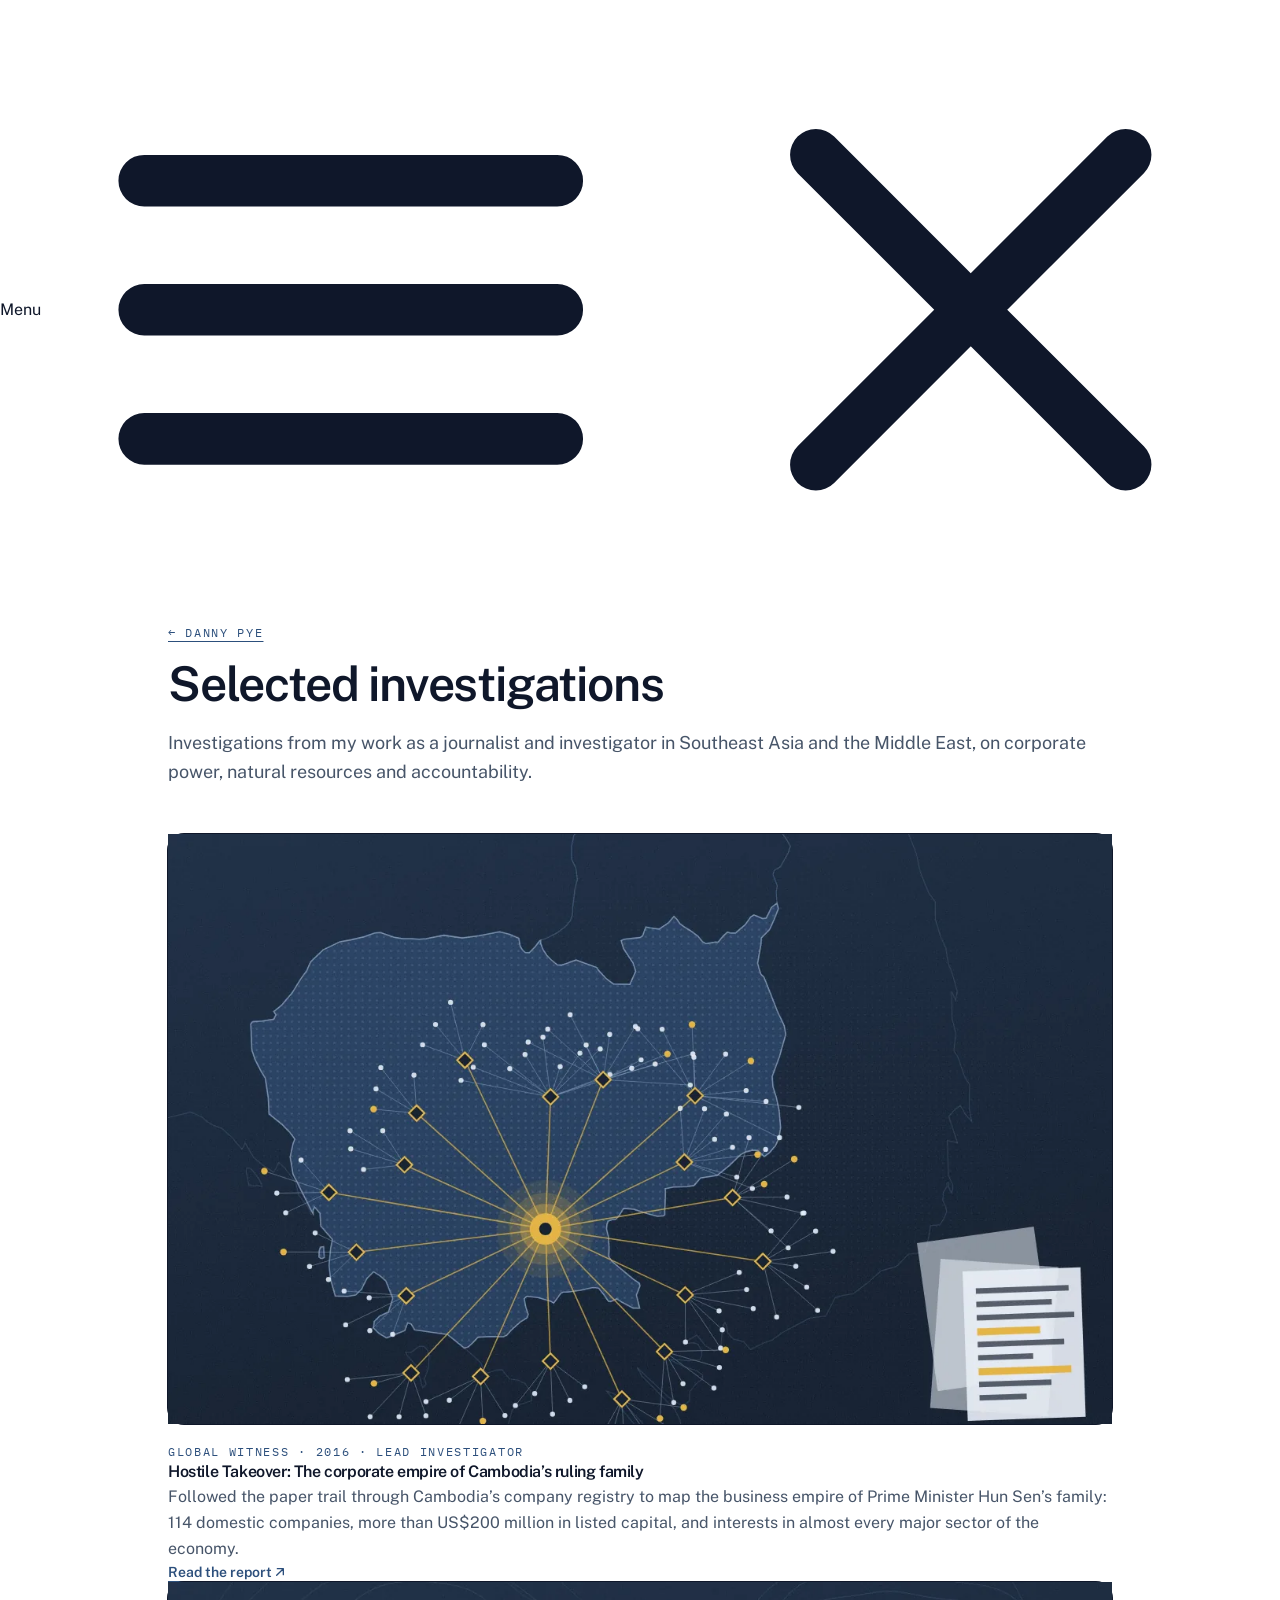
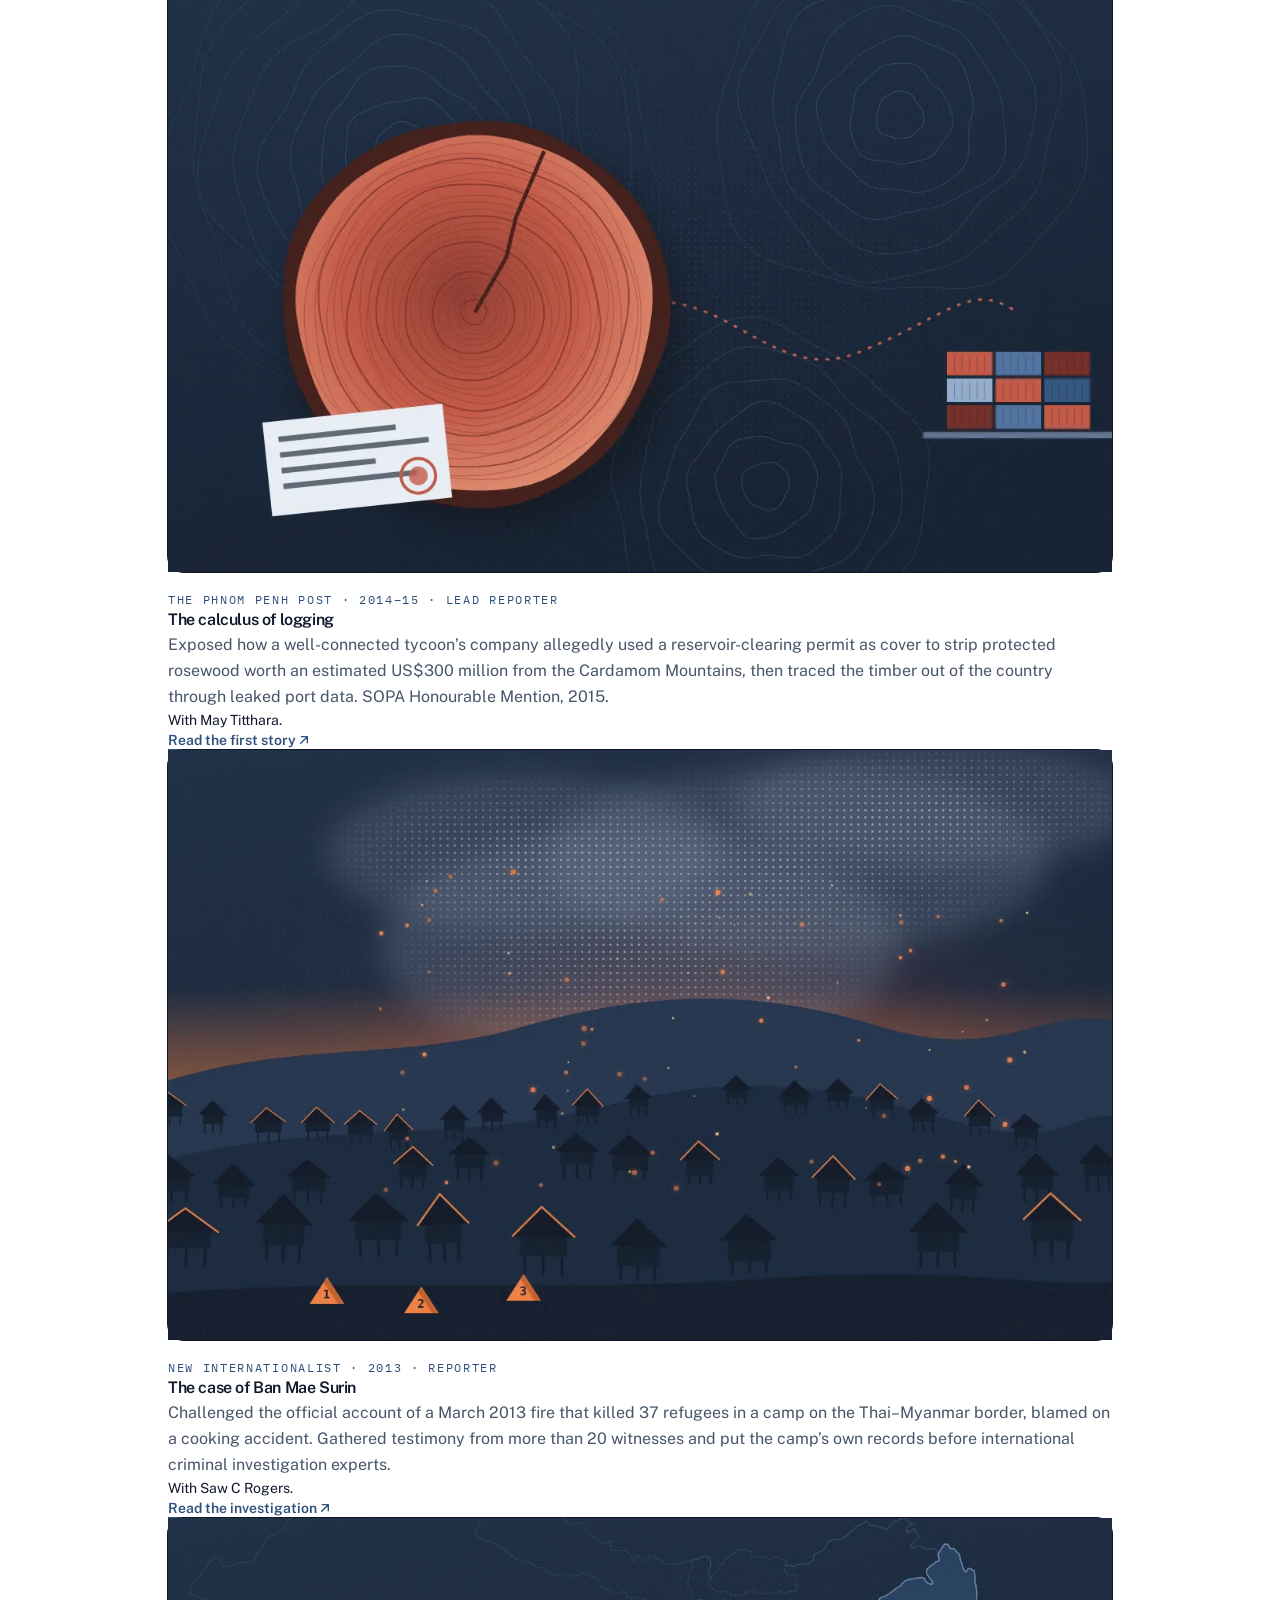
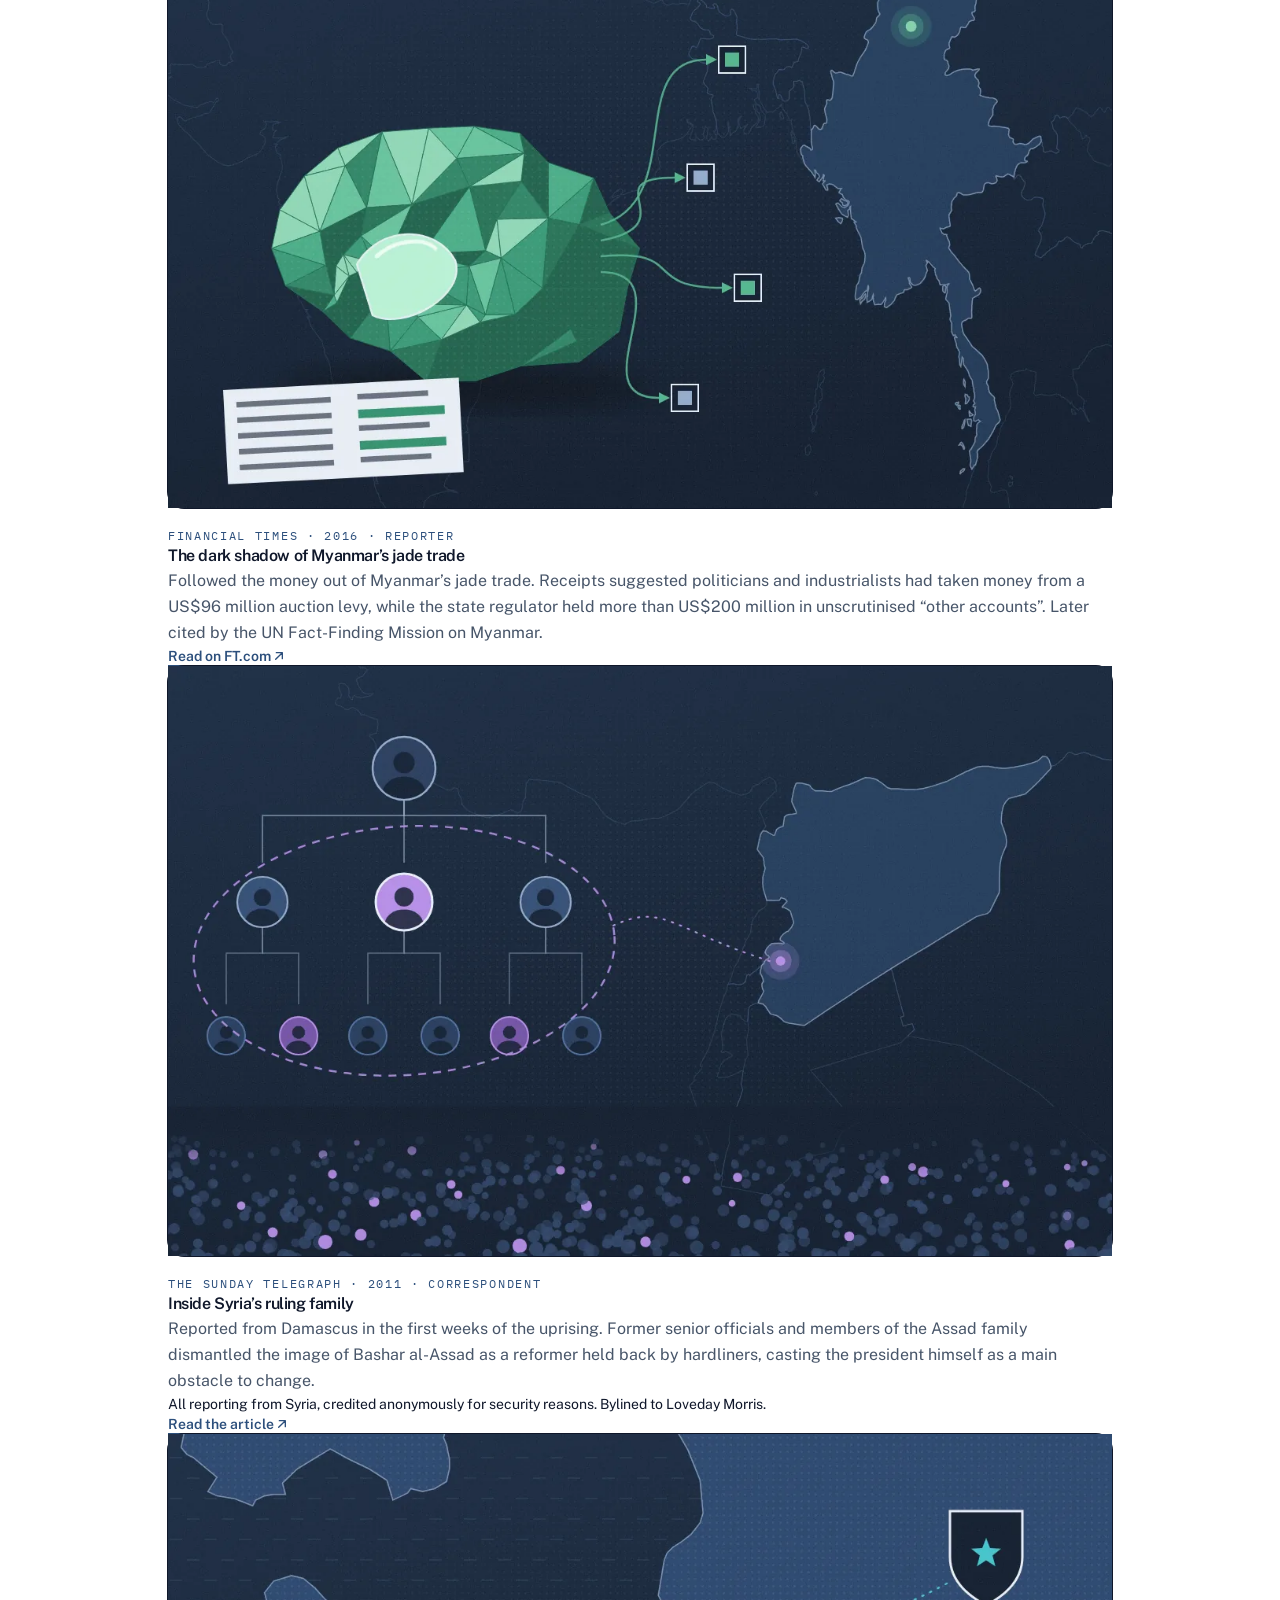
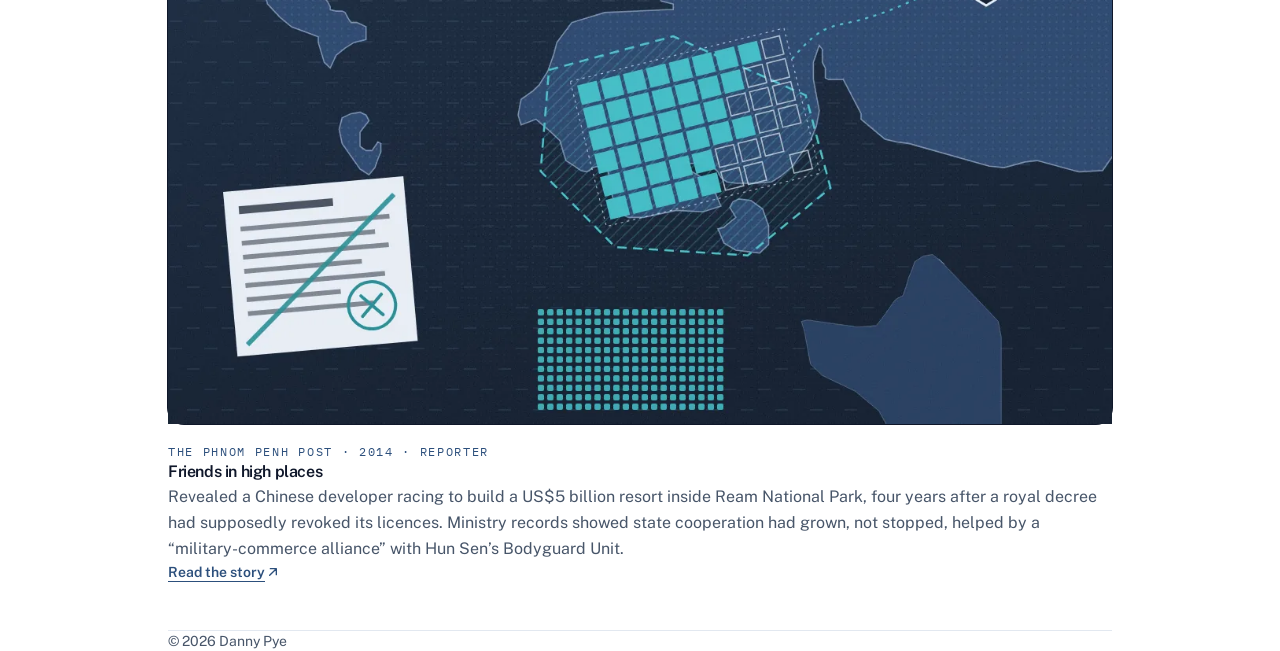
==== commit 782bb9ff: "Fix grammatical error in investigation description Corrected minor grammatical error in the text." ====
--- a/investigations.html
+++ b/investigations.html
@@ -109,7 +109,7 @@
         <h2 class="mt-2 text-2xl font-semibold tracking-tight text-balance">
           <a href="https://newint.org/features/web-exclusive/2013/08/14/the-case-of-ban-mae-surin" class="hover:underline hover:decoration-line hover:underline-offset-4">The case of Ban Mae Surin</a>
         </h2>
-        <p class="mt-3 leading-relaxed text-muted">Challenged the official account of a March 2013 fire that killed 37 refugees in a camp on the Thai–Myanmar border, blamed on a cooking accident. Gathered testimony from more than 20 witnesses and put the camp’s own records before international criminal-investigation experts.</p><p class="mt-2 text-sm text-muted/80 italic">With Saw C Rogers.</p>
+        <p class="mt-3 leading-relaxed text-muted">Challenged the official account of a March 2013 fire that killed 37 refugees in a camp on the Thai–Myanmar border, blamed on a cooking accident. Gathered testimony from more than 20 witnesses and put the camp’s own records before international criminal investigation experts.</p><p class="mt-2 text-sm text-muted/80 italic">With Saw C Rogers.</p>
         <a href="https://newint.org/features/web-exclusive/2013/08/14/the-case-of-ban-mae-surin" class="mt-auto pt-4 inline-flex items-center gap-1.5 self-start text-sm font-semibold text-accent underline decoration-transparent underline-offset-4 hover:decoration-accent">Read the investigation <svg aria-hidden="true" class="size-4" viewBox="0 0 24 24" fill="none" stroke="currentColor" stroke-width="2" stroke-linecap="round" stroke-linejoin="round"><path d="M7 17 17 7M8 7h9v9"/></svg></a>
       </article>
 
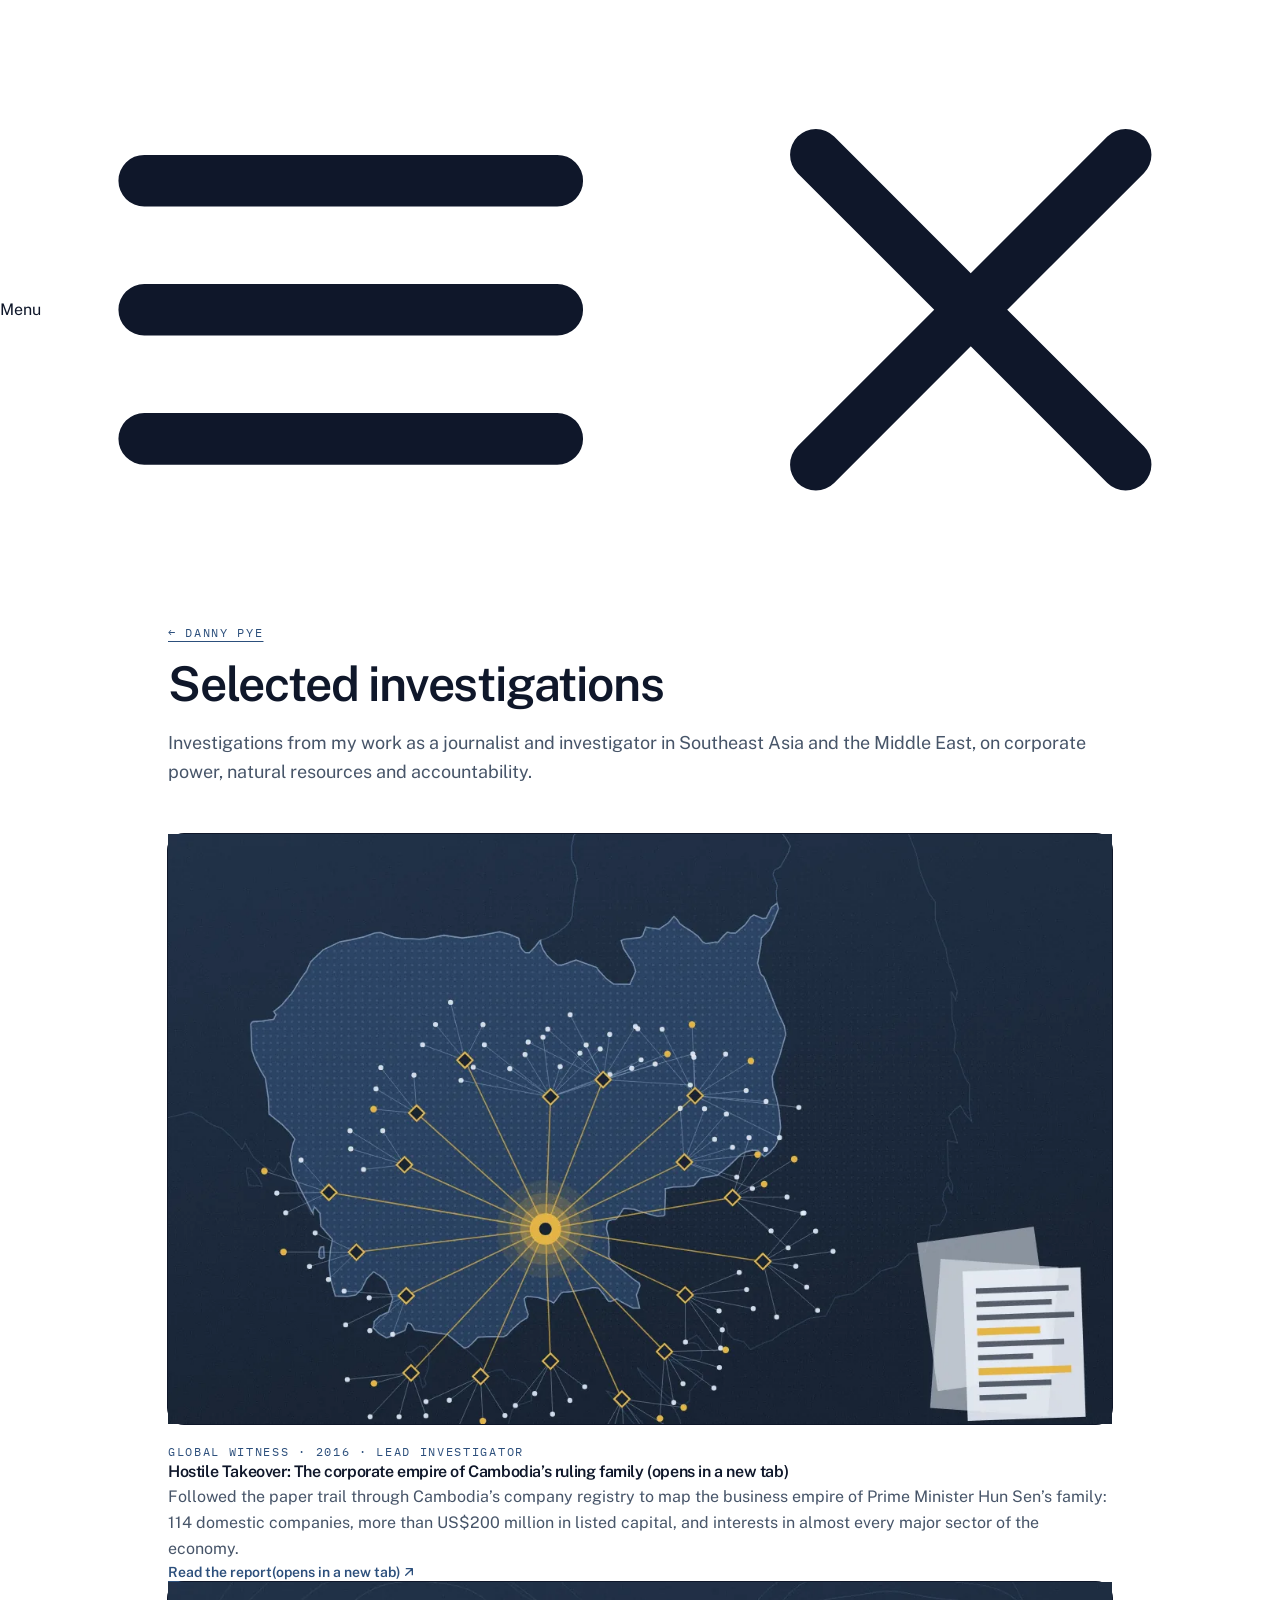
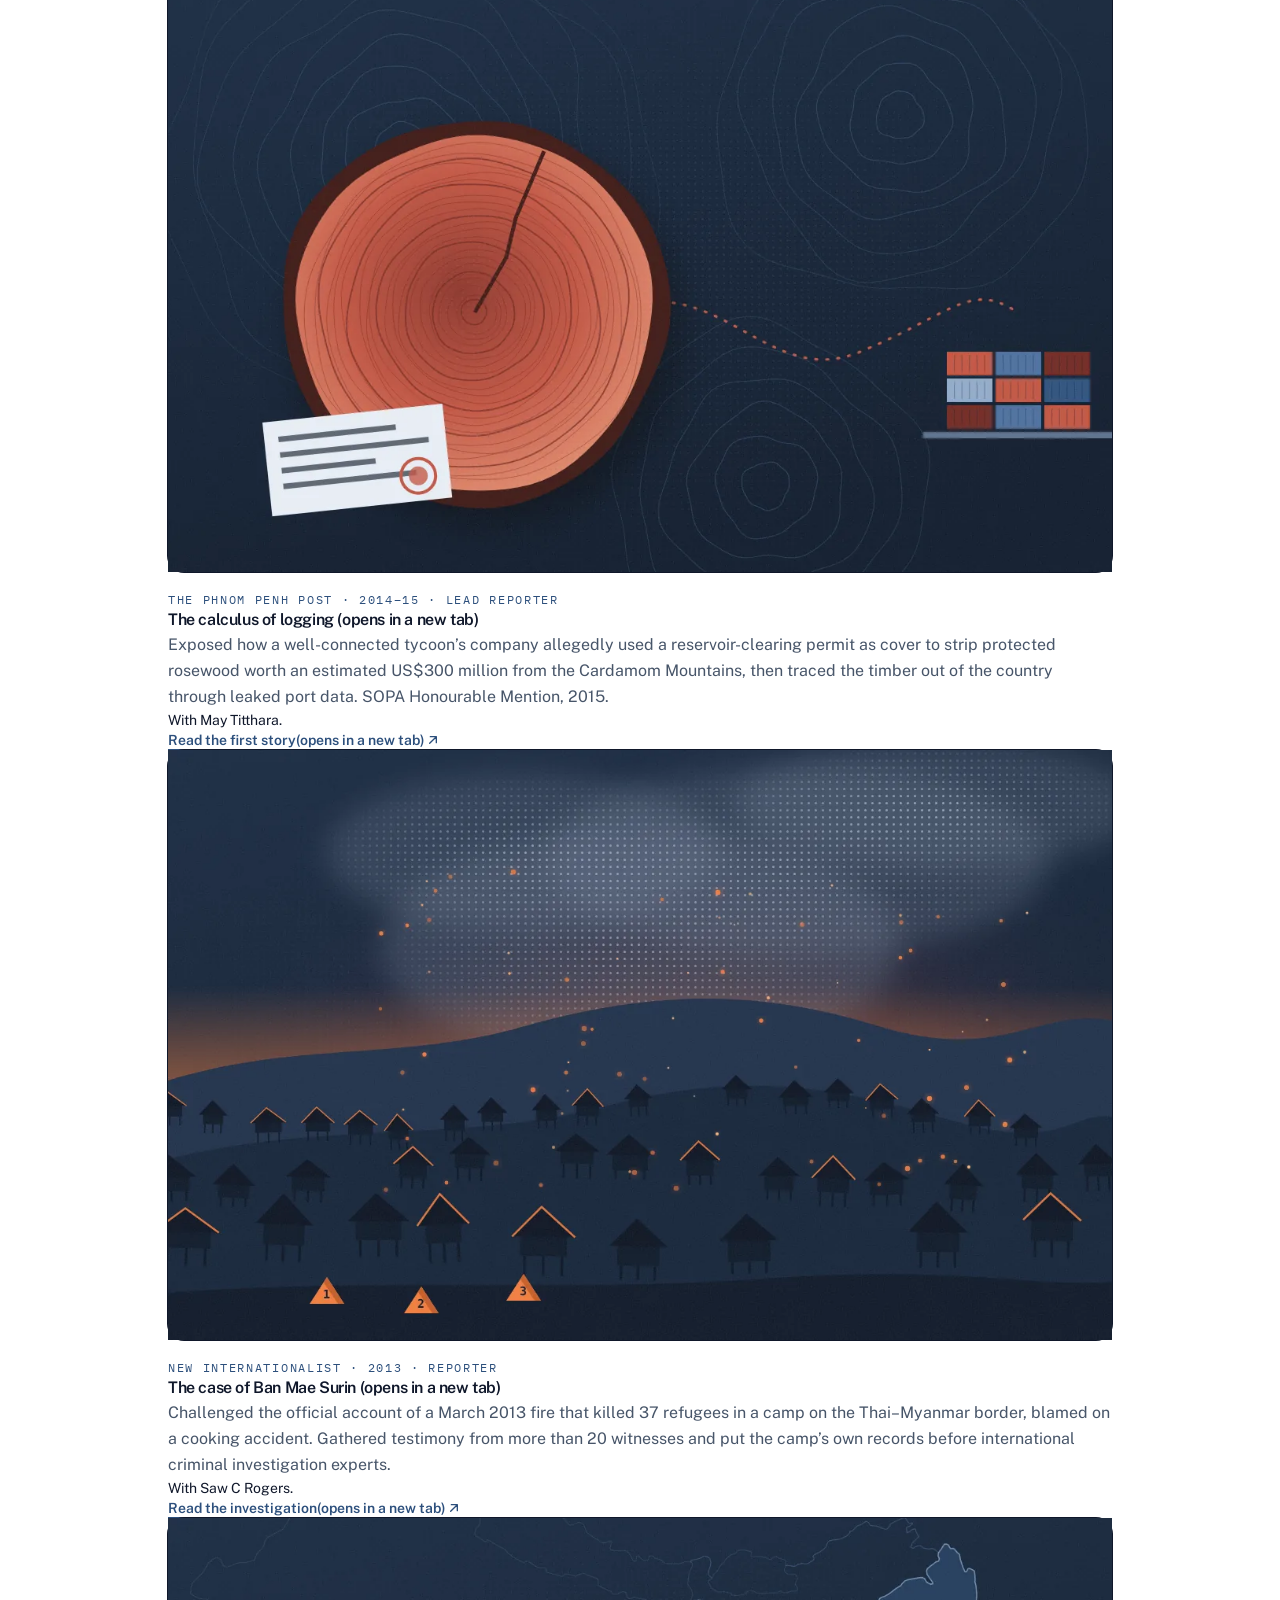
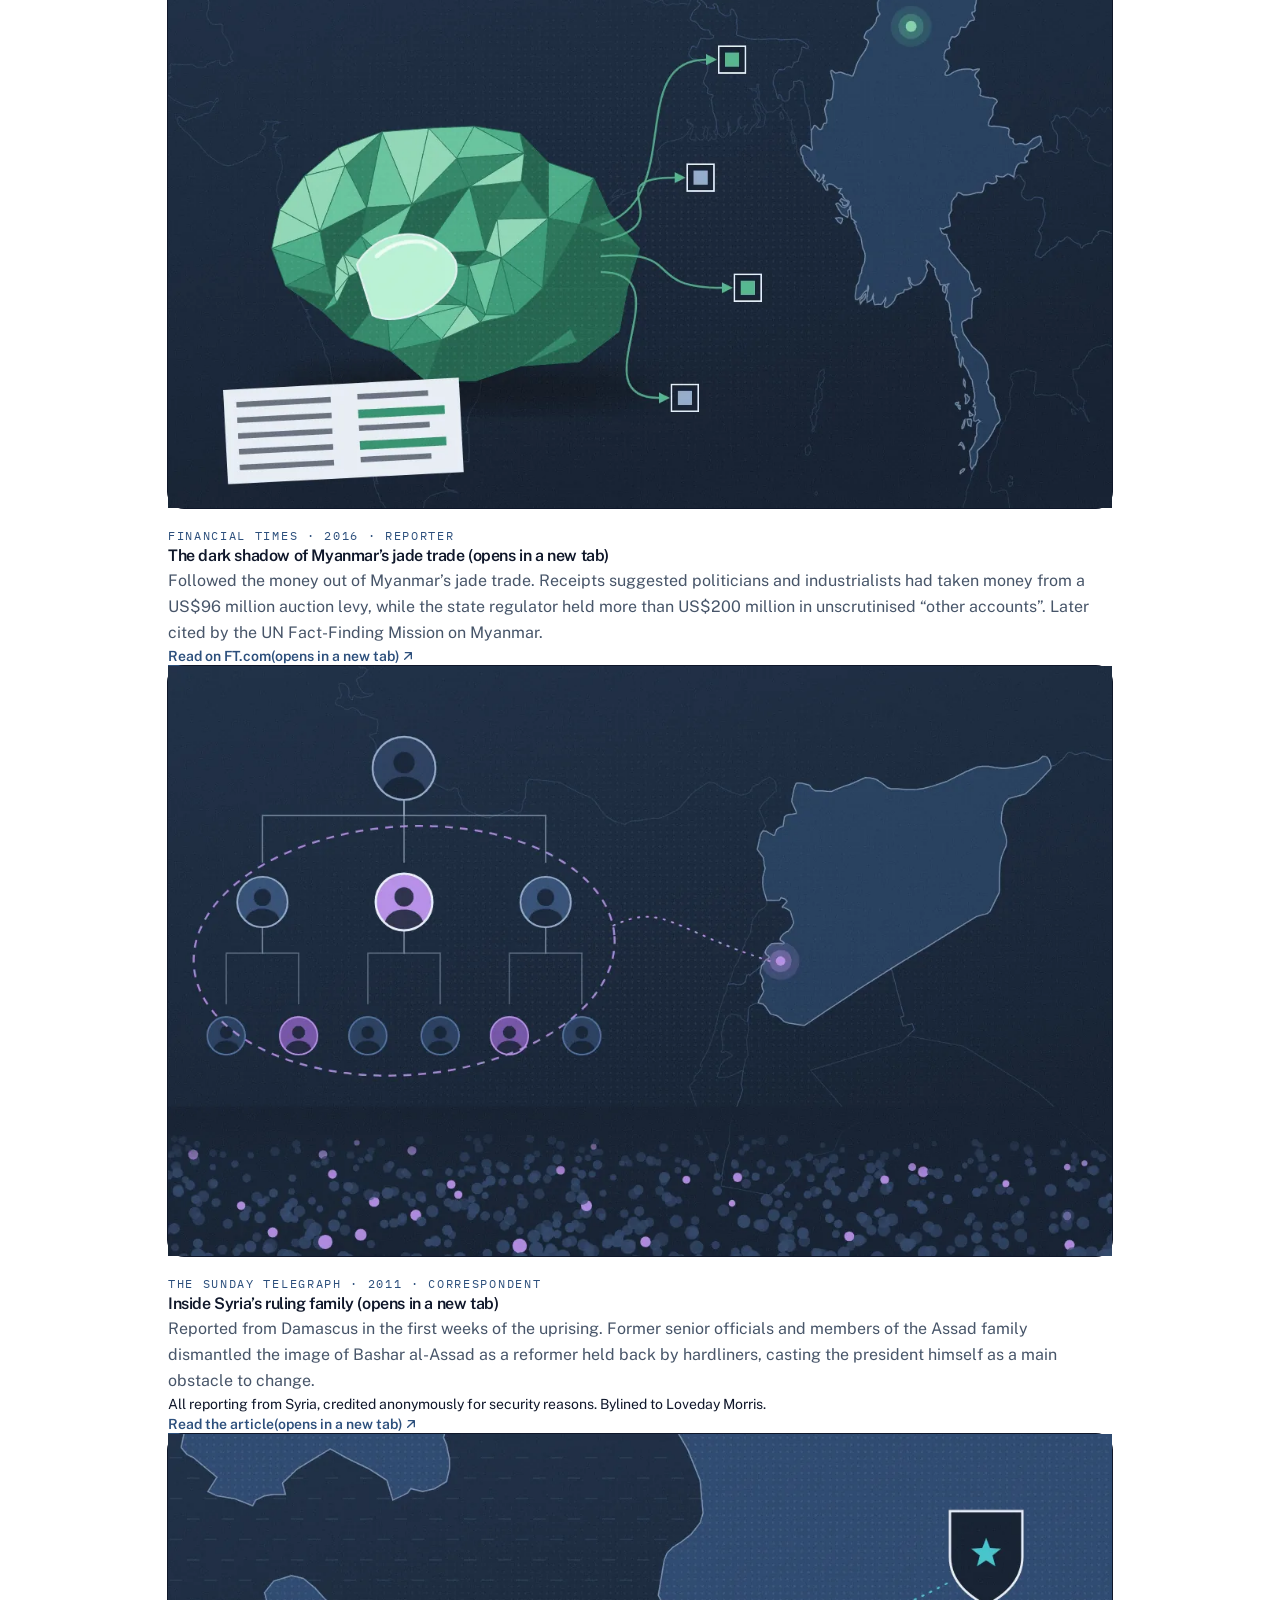
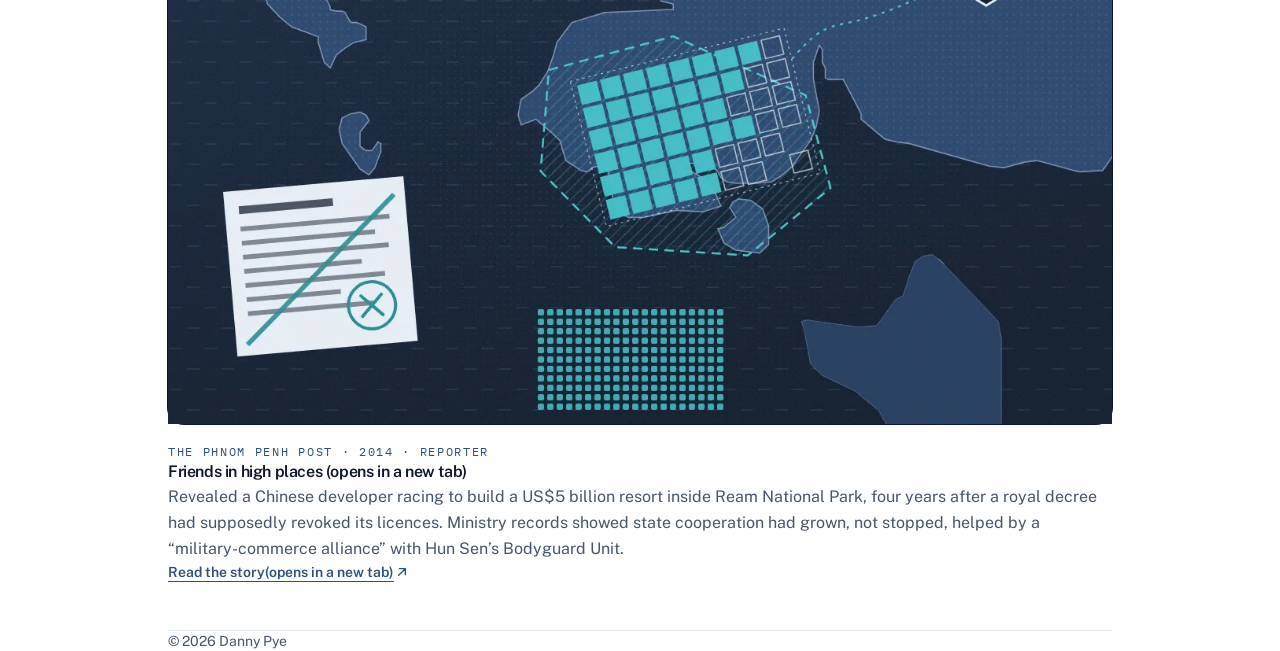
==== commit 4088c9e2: "Add files via upload" ====
--- a/investigations.html
+++ b/investigations.html
@@ -4,7 +4,7 @@
   <meta charset="utf-8">
   <meta name="viewport" content="width=device-width, initial-scale=1">
   <title>Selected investigations · Danny Pye</title>
-  <meta name="description" content="Selected investigations by Danny Pye on corporate power, natural resources and accountability in Southeast Asia and the Middle East, for Global Witness, the Financial Times, the Phnom Penh Post, New Internationalist and The Sunday Telegraph.">
+  <meta name="description" content="Selected investigations by Danny Pye for Global Witness, the Financial Times, the Phnom Penh Post, New Internationalist and The Sunday Telegraph.">
 
   <link rel="canonical" href="https://danny-pye.com/investigations.html">
 
@@ -14,7 +14,7 @@
   <meta property="og:site_name" content="Danny Pye">
   <meta property="og:locale" content="en_GB">
   <meta property="og:title" content="Selected investigations · Danny Pye">
-  <meta property="og:description" content="Selected investigations by Danny Pye on corporate power, natural resources and accountability in Southeast Asia and the Middle East, for Global Witness, the Financial Times, the Phnom Penh Post, New Internationalist and The Sunday Telegraph.">
+  <meta property="og:description" content="Selected investigations by Danny Pye for Global Witness, the Financial Times, the Phnom Penh Post, New Internationalist and The Sunday Telegraph.">
   <meta property="og:image" content="https://danny-pye.com/assets/og-image.jpg">
   <meta property="og:image:width" content="1200">
   <meta property="og:image:height" content="630">
@@ -66,7 +66,7 @@
     <!-- ===== Investigations: copy one <article> block to add another ===== -->
     <section aria-label="Investigations" class="grid gap-x-10 gap-y-16 py-12 md:grid-cols-2">
       <article class="group flex flex-col">
-        <a href="https://globalwitness.org/en/reports/hostile-takeover" class="block overflow-hidden rounded-2xl ring-1 ring-line focus-visible:outline-2 focus-visible:outline-offset-4 focus-visible:outline-accent" tabindex="-1" aria-hidden="true">
+        <a href="https://globalwitness.org/en/reports/hostile-takeover" class="block overflow-hidden rounded-2xl ring-1 ring-line focus-visible:outline-2 focus-visible:outline-offset-4 focus-visible:outline-accent" tabindex="-1" aria-hidden="true" target="_blank" rel="noopener noreferrer">
           <picture>
             <source srcset="assets/investigations/hostile-takeover.webp" type="image/webp">
             <img src="assets/investigations/hostile-takeover.jpg" alt="Illustration: a network of more than a hundred company nodes radiating from a single gold centre across a map of Cambodia, beside a stack of registry documents." width="1200" height="750" loading="lazy"
@@ -75,14 +75,14 @@
         </a>
         <p class="mt-5 font-mono text-xs uppercase tracking-[0.14em] text-accent">Global Witness · 2016 · Lead investigator</p>
         <h2 class="mt-2 text-2xl font-semibold tracking-tight text-balance">
-          <a href="https://globalwitness.org/en/reports/hostile-takeover" class="hover:underline hover:decoration-line hover:underline-offset-4">Hostile Takeover: The corporate empire of Cambodia’s ruling family</a>
+          <a href="https://globalwitness.org/en/reports/hostile-takeover" class="hover:underline hover:decoration-line hover:underline-offset-4" target="_blank" rel="noopener noreferrer">Hostile Takeover: The corporate empire of Cambodia’s ruling family<span class="sr-only"> (opens in a new tab)</span></a>
         </h2>
         <p class="mt-3 leading-relaxed text-muted">Followed the paper trail through Cambodia’s company registry to map the business empire of Prime Minister Hun Sen’s family: 114 domestic companies, more than US$200 million in listed capital, and interests in almost every major sector of the economy.</p>
-        <a href="https://globalwitness.org/en/reports/hostile-takeover" class="mt-auto pt-4 inline-flex items-center gap-1.5 self-start text-sm font-semibold text-accent underline decoration-transparent underline-offset-4 hover:decoration-accent">Read the report <svg aria-hidden="true" class="size-4" viewBox="0 0 24 24" fill="none" stroke="currentColor" stroke-width="2" stroke-linecap="round" stroke-linejoin="round"><path d="M7 17 17 7M8 7h9v9"/></svg></a>
+        <a href="https://globalwitness.org/en/reports/hostile-takeover" class="mt-auto pt-4 inline-flex items-center gap-1.5 self-start text-sm font-semibold text-accent underline decoration-transparent underline-offset-4 hover:decoration-accent" target="_blank" rel="noopener noreferrer">Read the report <span class="sr-only"> (opens in a new tab)</span> <svg aria-hidden="true" class="size-4" viewBox="0 0 24 24" fill="none" stroke="currentColor" stroke-width="2" stroke-linecap="round" stroke-linejoin="round"><path d="M7 17 17 7M8 7h9v9"/></svg></a>
       </article>
 
       <article class="group flex flex-col">
-        <a href="https://www.phnompenhpost.com/national/calculus-logging" class="block overflow-hidden rounded-2xl ring-1 ring-line focus-visible:outline-2 focus-visible:outline-offset-4 focus-visible:outline-accent" tabindex="-1" aria-hidden="true">
+        <a href="https://www.phnompenhpost.com/national/calculus-logging" class="block overflow-hidden rounded-2xl ring-1 ring-line focus-visible:outline-2 focus-visible:outline-offset-4 focus-visible:outline-accent" tabindex="-1" aria-hidden="true" target="_blank" rel="noopener noreferrer">
           <picture>
             <source srcset="assets/investigations/try-pheap.webp" type="image/webp">
             <img src="assets/investigations/try-pheap.jpg" alt="Illustration: the cut end of a rosewood log with a stamped permit, and a dotted route over mountain contours to stacked shipping containers." width="1200" height="750" loading="lazy"
@@ -91,14 +91,14 @@
         </a>
         <p class="mt-5 font-mono text-xs uppercase tracking-[0.14em] text-accent">The Phnom Penh Post · 2014–15 · Lead reporter</p>
         <h2 class="mt-2 text-2xl font-semibold tracking-tight text-balance">
-          <a href="https://www.phnompenhpost.com/national/calculus-logging" class="hover:underline hover:decoration-line hover:underline-offset-4">The calculus of logging</a>
+          <a href="https://www.phnompenhpost.com/national/calculus-logging" class="hover:underline hover:decoration-line hover:underline-offset-4" target="_blank" rel="noopener noreferrer">The calculus of logging<span class="sr-only"> (opens in a new tab)</span></a>
         </h2>
         <p class="mt-3 leading-relaxed text-muted">Exposed how a well-connected tycoon’s company allegedly used a reservoir-clearing permit as cover to strip protected rosewood worth an estimated US$300 million from the Cardamom Mountains, then traced the timber out of the country through leaked port data. SOPA Honourable Mention, 2015.</p><p class="mt-2 text-sm text-muted/80 italic">With May Titthara.</p>
-        <a href="https://www.phnompenhpost.com/national/calculus-logging" class="mt-auto pt-4 inline-flex items-center gap-1.5 self-start text-sm font-semibold text-accent underline decoration-transparent underline-offset-4 hover:decoration-accent">Read the first story <svg aria-hidden="true" class="size-4" viewBox="0 0 24 24" fill="none" stroke="currentColor" stroke-width="2" stroke-linecap="round" stroke-linejoin="round"><path d="M7 17 17 7M8 7h9v9"/></svg></a>
+        <a href="https://www.phnompenhpost.com/national/calculus-logging" class="mt-auto pt-4 inline-flex items-center gap-1.5 self-start text-sm font-semibold text-accent underline decoration-transparent underline-offset-4 hover:decoration-accent" target="_blank" rel="noopener noreferrer">Read the first story <span class="sr-only"> (opens in a new tab)</span> <svg aria-hidden="true" class="size-4" viewBox="0 0 24 24" fill="none" stroke="currentColor" stroke-width="2" stroke-linecap="round" stroke-linejoin="round"><path d="M7 17 17 7M8 7h9v9"/></svg></a>
       </article>
 
       <article class="group flex flex-col">
-        <a href="https://newint.org/features/web-exclusive/2013/08/14/the-case-of-ban-mae-surin" class="block overflow-hidden rounded-2xl ring-1 ring-line focus-visible:outline-2 focus-visible:outline-offset-4 focus-visible:outline-accent" tabindex="-1" aria-hidden="true">
+        <a href="https://newint.org/features/web-exclusive/2013/08/14/the-case-of-ban-mae-surin" class="block overflow-hidden rounded-2xl ring-1 ring-line focus-visible:outline-2 focus-visible:outline-offset-4 focus-visible:outline-accent" tabindex="-1" aria-hidden="true" target="_blank" rel="noopener noreferrer">
           <picture>
             <source srcset="assets/investigations/ban-mae-surin.webp" type="image/webp">
             <img src="assets/investigations/ban-mae-surin.jpg" alt="Illustration: rows of bamboo huts on stilts across a hillside under drifting smoke and an orange glow, with numbered evidence markers in the foreground." width="1200" height="750" loading="lazy"
@@ -107,14 +107,14 @@
         </a>
         <p class="mt-5 font-mono text-xs uppercase tracking-[0.14em] text-accent">New Internationalist · 2013 · Reporter</p>
         <h2 class="mt-2 text-2xl font-semibold tracking-tight text-balance">
-          <a href="https://newint.org/features/web-exclusive/2013/08/14/the-case-of-ban-mae-surin" class="hover:underline hover:decoration-line hover:underline-offset-4">The case of Ban Mae Surin</a>
+          <a href="https://newint.org/features/web-exclusive/2013/08/14/the-case-of-ban-mae-surin" class="hover:underline hover:decoration-line hover:underline-offset-4" target="_blank" rel="noopener noreferrer">The case of Ban Mae Surin<span class="sr-only"> (opens in a new tab)</span></a>
         </h2>
         <p class="mt-3 leading-relaxed text-muted">Challenged the official account of a March 2013 fire that killed 37 refugees in a camp on the Thai–Myanmar border, blamed on a cooking accident. Gathered testimony from more than 20 witnesses and put the camp’s own records before international criminal investigation experts.</p><p class="mt-2 text-sm text-muted/80 italic">With Saw C Rogers.</p>
-        <a href="https://newint.org/features/web-exclusive/2013/08/14/the-case-of-ban-mae-surin" class="mt-auto pt-4 inline-flex items-center gap-1.5 self-start text-sm font-semibold text-accent underline decoration-transparent underline-offset-4 hover:decoration-accent">Read the investigation <svg aria-hidden="true" class="size-4" viewBox="0 0 24 24" fill="none" stroke="currentColor" stroke-width="2" stroke-linecap="round" stroke-linejoin="round"><path d="M7 17 17 7M8 7h9v9"/></svg></a>
+        <a href="https://newint.org/features/web-exclusive/2013/08/14/the-case-of-ban-mae-surin" class="mt-auto pt-4 inline-flex items-center gap-1.5 self-start text-sm font-semibold text-accent underline decoration-transparent underline-offset-4 hover:decoration-accent" target="_blank" rel="noopener noreferrer">Read the investigation <span class="sr-only"> (opens in a new tab)</span> <svg aria-hidden="true" class="size-4" viewBox="0 0 24 24" fill="none" stroke="currentColor" stroke-width="2" stroke-linecap="round" stroke-linejoin="round"><path d="M7 17 17 7M8 7h9v9"/></svg></a>
       </article>
 
       <article class="group flex flex-col">
-        <a href="https://www.ft.com/content/cf46e086-6909-11e6-a0b1-d87a9fea034f" class="block overflow-hidden rounded-2xl ring-1 ring-line focus-visible:outline-2 focus-visible:outline-offset-4 focus-visible:outline-accent" tabindex="-1" aria-hidden="true">
+        <a href="https://www.ft.com/content/cf46e086-6909-11e6-a0b1-d87a9fea034f" class="block overflow-hidden rounded-2xl ring-1 ring-line focus-visible:outline-2 focus-visible:outline-offset-4 focus-visible:outline-accent" tabindex="-1" aria-hidden="true" target="_blank" rel="noopener noreferrer">
           <picture>
             <source srcset="assets/investigations/myanmar-jade.webp" type="image/webp">
             <img src="assets/investigations/myanmar-jade.jpg" alt="Illustration: a faceted rough jade boulder with a polished window, money flows to company nodes, a transaction ledger, and a map of Myanmar marking the Hpakant mines." width="1200" height="750" loading="lazy"
@@ -123,14 +123,14 @@
         </a>
         <p class="mt-5 font-mono text-xs uppercase tracking-[0.14em] text-accent">Financial Times · 2016 · Reporter</p>
         <h2 class="mt-2 text-2xl font-semibold tracking-tight text-balance">
-          <a href="https://www.ft.com/content/cf46e086-6909-11e6-a0b1-d87a9fea034f" class="hover:underline hover:decoration-line hover:underline-offset-4">The dark shadow of Myanmar’s jade trade</a>
+          <a href="https://www.ft.com/content/cf46e086-6909-11e6-a0b1-d87a9fea034f" class="hover:underline hover:decoration-line hover:underline-offset-4" target="_blank" rel="noopener noreferrer">The dark shadow of Myanmar’s jade trade<span class="sr-only"> (opens in a new tab)</span></a>
         </h2>
         <p class="mt-3 leading-relaxed text-muted">Followed the money out of Myanmar’s jade trade. Receipts suggested politicians and industrialists had taken money from a US$96 million auction levy, while the state regulator held more than US$200 million in unscrutinised “other accounts”. Later cited by the UN Fact-Finding Mission on Myanmar.</p>
-        <a href="https://www.ft.com/content/cf46e086-6909-11e6-a0b1-d87a9fea034f" class="mt-auto pt-4 inline-flex items-center gap-1.5 self-start text-sm font-semibold text-accent underline decoration-transparent underline-offset-4 hover:decoration-accent">Read on FT.com <svg aria-hidden="true" class="size-4" viewBox="0 0 24 24" fill="none" stroke="currentColor" stroke-width="2" stroke-linecap="round" stroke-linejoin="round"><path d="M7 17 17 7M8 7h9v9"/></svg></a>
+        <a href="https://www.ft.com/content/cf46e086-6909-11e6-a0b1-d87a9fea034f" class="mt-auto pt-4 inline-flex items-center gap-1.5 self-start text-sm font-semibold text-accent underline decoration-transparent underline-offset-4 hover:decoration-accent" target="_blank" rel="noopener noreferrer">Read on FT.com <span class="sr-only"> (opens in a new tab)</span> <svg aria-hidden="true" class="size-4" viewBox="0 0 24 24" fill="none" stroke="currentColor" stroke-width="2" stroke-linecap="round" stroke-linejoin="round"><path d="M7 17 17 7M8 7h9v9"/></svg></a>
       </article>
 
       <article class="group flex flex-col">
-        <a href="https://www.telegraph.co.uk/news/worldnews/middleeast/syria/8423649/Middle-East-crisis-Inside-Syrias-ruling-family.html" class="block overflow-hidden rounded-2xl ring-1 ring-line focus-visible:outline-2 focus-visible:outline-offset-4 focus-visible:outline-accent" tabindex="-1" aria-hidden="true">
+        <a href="https://www.telegraph.co.uk/news/worldnews/middleeast/syria/8423649/Middle-East-crisis-Inside-Syrias-ruling-family.html" class="block overflow-hidden rounded-2xl ring-1 ring-line focus-visible:outline-2 focus-visible:outline-offset-4 focus-visible:outline-accent" tabindex="-1" aria-hidden="true" target="_blank" rel="noopener noreferrer">
           <picture>
             <source srcset="assets/investigations/syria-ruling-family.webp" type="image/webp">
             <img src="assets/investigations/syria-ruling-family.jpg" alt="Illustration: an anonymous family-tree diagram with a highlighted central figure inside a dashed inner circle, linked to Damascus on a map of Syria, above a crowd drawn as dots." width="1200" height="750" loading="lazy"
@@ -139,14 +139,14 @@
         </a>
         <p class="mt-5 font-mono text-xs uppercase tracking-[0.14em] text-accent">The Sunday Telegraph · 2011 · Correspondent</p>
         <h2 class="mt-2 text-2xl font-semibold tracking-tight text-balance">
-          <a href="https://www.telegraph.co.uk/news/worldnews/middleeast/syria/8423649/Middle-East-crisis-Inside-Syrias-ruling-family.html" class="hover:underline hover:decoration-line hover:underline-offset-4">Inside Syria’s ruling family</a>
+          <a href="https://www.telegraph.co.uk/news/worldnews/middleeast/syria/8423649/Middle-East-crisis-Inside-Syrias-ruling-family.html" class="hover:underline hover:decoration-line hover:underline-offset-4" target="_blank" rel="noopener noreferrer">Inside Syria’s ruling family<span class="sr-only"> (opens in a new tab)</span></a>
         </h2>
         <p class="mt-3 leading-relaxed text-muted">Reported from Damascus in the first weeks of the uprising. Former senior officials and members of the Assad family dismantled the image of Bashar al-Assad as a reformer held back by hardliners, casting the president himself as a main obstacle to change.</p><p class="mt-2 text-sm text-muted/80 italic">All reporting from Syria, credited anonymously for security reasons. Bylined to Loveday Morris.</p>
-        <a href="https://www.telegraph.co.uk/news/worldnews/middleeast/syria/8423649/Middle-East-crisis-Inside-Syrias-ruling-family.html" class="mt-auto pt-4 inline-flex items-center gap-1.5 self-start text-sm font-semibold text-accent underline decoration-transparent underline-offset-4 hover:decoration-accent">Read the article <svg aria-hidden="true" class="size-4" viewBox="0 0 24 24" fill="none" stroke="currentColor" stroke-width="2" stroke-linecap="round" stroke-linejoin="round"><path d="M7 17 17 7M8 7h9v9"/></svg></a>
+        <a href="https://www.telegraph.co.uk/news/worldnews/middleeast/syria/8423649/Middle-East-crisis-Inside-Syrias-ruling-family.html" class="mt-auto pt-4 inline-flex items-center gap-1.5 self-start text-sm font-semibold text-accent underline decoration-transparent underline-offset-4 hover:decoration-accent" target="_blank" rel="noopener noreferrer">Read the article <span class="sr-only"> (opens in a new tab)</span> <svg aria-hidden="true" class="size-4" viewBox="0 0 24 24" fill="none" stroke="currentColor" stroke-width="2" stroke-linecap="round" stroke-linejoin="round"><path d="M7 17 17 7M8 7h9v9"/></svg></a>
       </article>
 
       <article class="group flex flex-col">
-        <a href="https://phnompenhpost.com/national/friends-high-places/" class="block overflow-hidden rounded-2xl ring-1 ring-line focus-visible:outline-2 focus-visible:outline-offset-4 focus-visible:outline-accent" tabindex="-1" aria-hidden="true">
+        <a href="https://phnompenhpost.com/national/friends-high-places/" class="block overflow-hidden rounded-2xl ring-1 ring-line focus-visible:outline-2 focus-visible:outline-offset-4 focus-visible:outline-accent" tabindex="-1" aria-hidden="true" target="_blank" rel="noopener noreferrer">
           <picture>
             <source srcset="assets/investigations/friends-high-places.webp" type="image/webp">
             <img src="assets/investigations/friends-high-places.jpg" alt="Illustration: a grid of resort plots spreading across a hatched protected area on the Cambodian coast, a struck-through decree, a shield-and-star military seal, and 220 small marks for the motorbikes donated to the unit." width="1200" height="750" loading="lazy"
@@ -155,10 +155,10 @@
         </a>
         <p class="mt-5 font-mono text-xs uppercase tracking-[0.14em] text-accent">The Phnom Penh Post · 2014 · Reporter</p>
         <h2 class="mt-2 text-2xl font-semibold tracking-tight text-balance">
-          <a href="https://phnompenhpost.com/national/friends-high-places/" class="hover:underline hover:decoration-line hover:underline-offset-4">Friends in high places</a>
+          <a href="https://phnompenhpost.com/national/friends-high-places/" class="hover:underline hover:decoration-line hover:underline-offset-4" target="_blank" rel="noopener noreferrer">Friends in high places<span class="sr-only"> (opens in a new tab)</span></a>
         </h2>
         <p class="mt-3 leading-relaxed text-muted">Revealed a Chinese developer racing to build a US$5 billion resort inside Ream National Park, four years after a royal decree had supposedly revoked its licences. Ministry records showed state cooperation had grown, not stopped, helped by a “military-commerce alliance” with Hun Sen’s Bodyguard Unit.</p>
-        <a href="https://phnompenhpost.com/national/friends-high-places/" class="mt-auto pt-4 inline-flex items-center gap-1.5 self-start text-sm font-semibold text-accent underline decoration-transparent underline-offset-4 hover:decoration-accent">Read the story <svg aria-hidden="true" class="size-4" viewBox="0 0 24 24" fill="none" stroke="currentColor" stroke-width="2" stroke-linecap="round" stroke-linejoin="round"><path d="M7 17 17 7M8 7h9v9"/></svg></a>
+        <a href="https://phnompenhpost.com/national/friends-high-places/" class="mt-auto pt-4 inline-flex items-center gap-1.5 self-start text-sm font-semibold text-accent underline decoration-transparent underline-offset-4 hover:decoration-accent" target="_blank" rel="noopener noreferrer">Read the story <span class="sr-only"> (opens in a new tab)</span> <svg aria-hidden="true" class="size-4" viewBox="0 0 24 24" fill="none" stroke="currentColor" stroke-width="2" stroke-linecap="round" stroke-linejoin="round"><path d="M7 17 17 7M8 7h9v9"/></svg></a>
       </article>
     </section>
 
